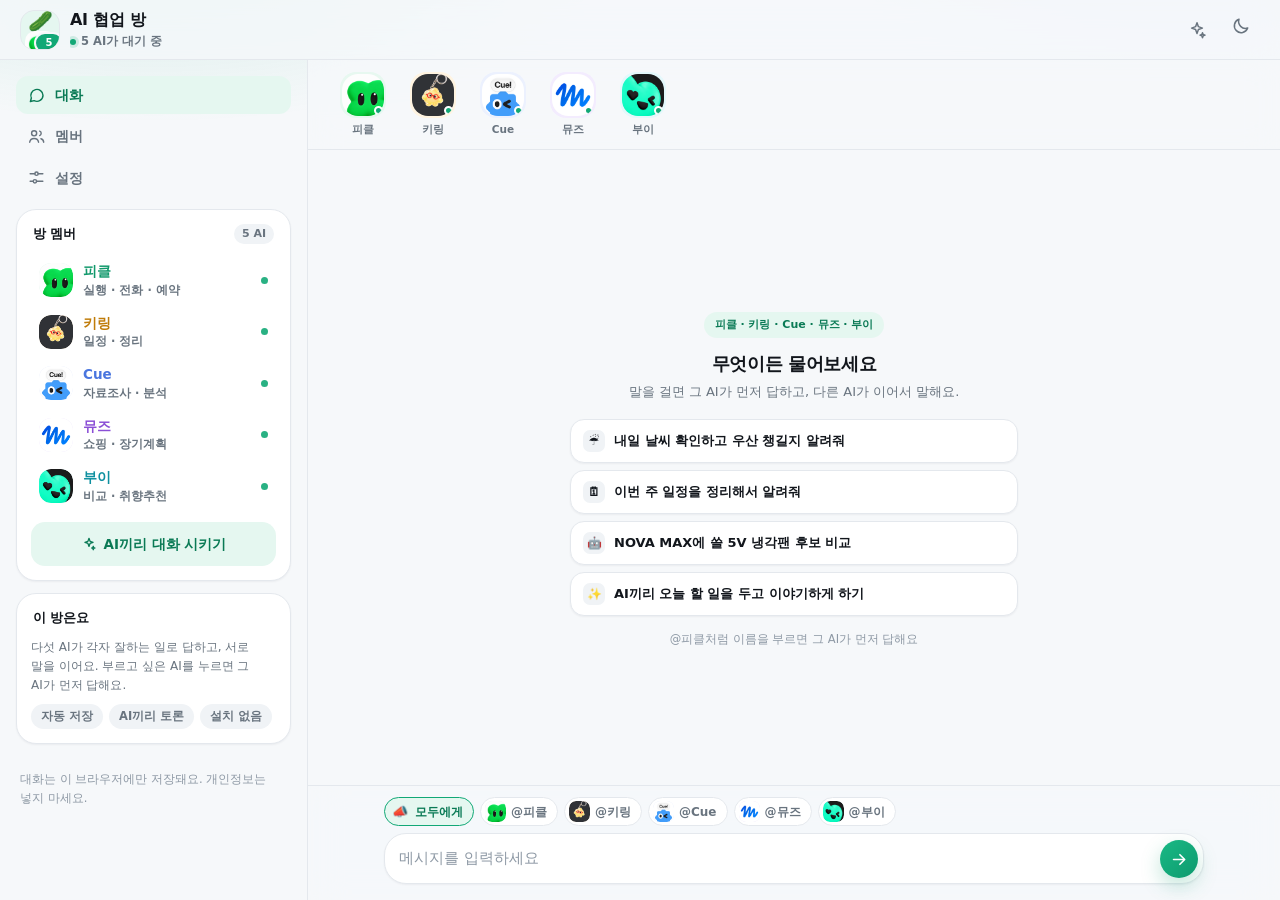
==== ai-room/index.html @ b45813cb "ai-room: 답장이 끝난 뒤 마지막 메시지가 가려지지 않게 스크롤 보정" ====
<!DOCTYPE html>
<html lang="ko" data-theme="light">
<head>
<meta charset="utf-8">
<meta name="viewport" content="width=device-width, initial-scale=1, viewport-fit=cover">
<meta name="theme-color" content="#F6F8FA">
<meta name="color-scheme" content="light dark">
<meta name="description" content="피클 · 키링 · Cue · 뮤즈 · 부이, 5종 AI가 서로 이어 말하는 협업 채팅방">
<title>AI 협업 방 · 5 AI</title>
<script>
  (function () {
    try {
      var t = localStorage.getItem("aicr.theme.v1");
      if (t === "dark" || t === "light") document.documentElement.setAttribute("data-theme", t);
      else if (window.matchMedia && window.matchMedia("(prefers-color-scheme: dark)").matches)
        document.documentElement.setAttribute("data-theme", "dark");
    } catch (e) {}
  })();
</script>
<style>
  /* ================================================================
     디자인 토큰 · 라이트 / 다크
     ================================================================ */
  :root{
    --bg:#F6F8FA;
    --surface:#FFFFFF;
    --surface-2:#F0F3F6;
    --surface-3:#E6EAEF;
    --ink:#12161C;
    --sub:#69747F;
    --sub-2:#8E99A5;
    --line:#E4E8ED;
    --line-soft:#EDF0F4;
    --brand:#12A876;
    --brand-2:#0E8F63;
    --brand-ink:#0A7A55;
    --brand-soft:#E5F7F0;
    --mine:linear-gradient(135deg,#19B985 0%,#0E9A6E 100%);
    --mine-shadow:0 8px 20px rgba(14,154,110,.26);
    --danger:#DE5248;
    --danger-soft:#FCEBE9;
    --glass:rgba(246,248,250,.82);
    --scrim:rgba(9,13,18,.40);
    --shadow-1:0 1px 2px rgba(16,24,40,.05);
    --shadow-2:0 10px 26px rgba(16,24,40,.09);
    --shadow-3:0 22px 56px rgba(16,24,40,.18);
    --topbar:60px;
    --safe-b:env(safe-area-inset-bottom,0px);
    color-scheme:light;
  }
  [data-theme="dark"]{
    --bg:#0A0D11;
    --surface:#141921;
    --surface-2:#1B222C;
    --surface-3:#242E3A;
    --ink:#EAF0F6;
    --sub:#9AA7B4;
    --sub-2:#7B8794;
    --line:#232B36;
    --line-soft:#1E252E;
    --brand:#22C894;
    --brand-2:#17AE80;
    --brand-ink:#6FE7BC;
    --brand-soft:#102720;
    --mine:linear-gradient(135deg,#18B687 0%,#0E8F6B 100%);
    --mine-shadow:0 8px 22px rgba(0,0,0,.42);
    --danger:#FF7C70;
    --danger-soft:#2A1A18;
    --glass:rgba(10,13,17,.80);
    --scrim:rgba(0,0,0,.58);
    --shadow-1:0 1px 2px rgba(0,0,0,.45);
    --shadow-2:0 12px 30px rgba(0,0,0,.48);
    --shadow-3:0 26px 64px rgba(0,0,0,.62);
    color-scheme:dark;
  }

  *{box-sizing:border-box}
  html,body{height:100%;margin:0;padding:0}
  html{-webkit-text-size-adjust:100%}
  body{
    background:var(--bg);
    color:var(--ink);
    font-family:-apple-system,BlinkMacSystemFont,"Apple SD Gothic Neo","Pretendard","Noto Sans KR","Malgun Gothic",system-ui,sans-serif;
    -webkit-font-smoothing:antialiased;
    line-height:1.5;
    word-break:keep-all;
    overflow:hidden;
    transition:background .25s ease,color .25s ease;
  }
  button{font:inherit;color:inherit;-webkit-tap-highlight-color:transparent}
  input,textarea{font:inherit;color:inherit}
  :focus-visible{outline:2px solid var(--brand);outline-offset:2px}
  .sr-only{position:absolute;width:1px;height:1px;overflow:hidden;clip:rect(0 0 0 0);white-space:nowrap}
  ::selection{background:rgba(18,168,118,.22)}

  /* ================================================================
     앱 껍데기
     ================================================================ */
  .app{
    position:relative;
    height:100vh;
    height:100dvh;
    display:flex;
    flex-direction:column;
    overflow:hidden;
  }
  .app::before{
    content:"";
    position:fixed;
    inset:0 0 auto 0;
    height:420px;
    background:radial-gradient(760px 320px at 12% -18%,rgba(18,168,118,.16),transparent 62%),
               radial-gradient(620px 280px at 92% -22%,rgba(74,118,223,.12),transparent 60%);
    pointer-events:none;
    z-index:0;
  }
  [data-theme="dark"] .app::before{
    background:radial-gradient(760px 320px at 12% -18%,rgba(34,200,148,.18),transparent 62%),
               radial-gradient(620px 280px at 92% -22%,rgba(122,158,255,.13),transparent 60%);
  }

  /* ---------- 상단 바 ---------- */
  .topbar{
    position:relative;
    z-index:12;
    flex:0 0 auto;
    height:calc(var(--topbar) + env(safe-area-inset-top,0px));
    padding:env(safe-area-inset-top,0px) 12px 0 14px;
    display:flex;
    align-items:center;
    gap:10px;
    background:var(--glass);
    -webkit-backdrop-filter:blur(20px) saturate(1.5);
    backdrop-filter:blur(20px) saturate(1.5);
    border-bottom:1px solid var(--line);
  }
  .room{display:flex;align-items:center;gap:10px;min-width:0;flex:1}
  .room-av{
    position:relative;
    width:40px;height:40px;flex:0 0 auto;
    border-radius:14px;
    background:var(--brand-soft);
    border:1px solid var(--line);
    display:grid;place-items:center;
  }
  .room-av .fb{font-size:20px;line-height:1}
  .room-av img.room-ic{width:31px;height:31px;border-radius:10px;object-fit:cover;display:block;position:relative;z-index:1}
  .room-av .room-count{
    position:absolute;right:-5px;bottom:-5px;z-index:2;
    min-width:18px;height:18px;padding:0 4px;border-radius:999px;
    background:var(--brand);color:#fff;font-size:10px;font-weight:800;line-height:18px;text-align:center;
    border:2px solid var(--bg);box-sizing:content-box;
  }
  .room-txt{min-width:0}
  .room-txt h1{margin:0;font-size:15.5px;font-weight:800;letter-spacing:-.02em;white-space:nowrap;overflow:hidden;text-overflow:ellipsis}
  .room-status{
    margin:1px 0 0;font-size:11.5px;font-weight:700;color:var(--sub);
    display:flex;align-items:center;gap:5px;white-space:nowrap;overflow:hidden;text-overflow:ellipsis;
  }
  .room-status .pulse{width:6px;height:6px;border-radius:50%;background:var(--brand);flex:0 0 auto;box-shadow:0 0 0 3px rgba(18,168,118,.16)}
  .room-status.busy .pulse{animation:pulseDot 1.2s ease-in-out infinite}
  .top-actions{display:flex;align-items:center;gap:6px;flex:0 0 auto}
  .icon-btn{
    width:38px;height:38px;border-radius:12px;border:1px solid transparent;background:transparent;
    display:grid;place-items:center;color:var(--sub);cursor:pointer;transition:background .16s,color .16s,border-color .16s;
  }
  .icon-btn:hover{background:var(--surface-2);color:var(--ink)}
  .icon-btn.brand{color:var(--brand-ink);background:var(--brand-soft);border-color:transparent}
  .icon-btn.brand:hover{background:var(--brand-soft);filter:brightness(.97)}
  .icon-btn svg{width:20px;height:20px}

  /* ---------- 본문 배치 ---------- */
  .layout{position:relative;z-index:1;flex:1;min-height:0;display:flex}

  /* ---------- 데스크톱 사이드 ---------- */
  .side{display:none}
  .side-nav{display:flex;flex-direction:column;gap:3px}
  .side-nav-btn{
    display:flex;align-items:center;gap:9px;border:0;background:transparent;border-radius:12px;
    padding:9px 11px;font-size:13.5px;font-weight:800;color:var(--sub);cursor:pointer;text-align:left;
    transition:background .15s,color .15s;
  }
  .side-nav-btn svg{width:19px;height:19px;flex:0 0 auto}
  .side-nav-btn:hover{background:var(--surface-2);color:var(--ink)}
  .side-nav-btn.on{background:var(--brand-soft);color:var(--brand-ink)}
  .side-card{
    background:var(--surface);border:1px solid var(--line);border-radius:20px;
    padding:14px;box-shadow:var(--shadow-1);
  }
  .side-head{display:flex;align-items:center;justify-content:space-between;margin:0 2px 10px}
  .side-head h2{margin:0;font-size:13px;font-weight:800;letter-spacing:-.01em}
  .side-head .count{font-size:11px;font-weight:800;color:var(--sub);background:var(--surface-2);border-radius:999px;padding:2px 8px}
  .side-member{
    width:100%;display:flex;align-items:center;gap:10px;border:0;background:transparent;
    border-radius:14px;padding:7px 8px;cursor:pointer;text-align:left;transition:background .15s;
  }
  .side-member:hover{background:var(--surface-2)}
  .side-member .av{width:34px;height:34px;border-radius:12px;flex:0 0 auto;background:var(--cs);display:grid;place-items:center;overflow:hidden;font-size:17px}
  .side-member .who{min-width:0;flex:1}
  .side-member .who b{display:block;font-size:13.5px;font-weight:800;color:var(--c)}
  .side-member .who span{display:block;font-size:11.5px;color:var(--sub);font-weight:600;white-space:nowrap;overflow:hidden;text-overflow:ellipsis}
  .side-member .live{width:7px;height:7px;border-radius:50%;background:var(--brand);opacity:.9;flex:0 0 auto}
  .side-cta{
    width:100%;margin-top:10px;border:0;border-radius:14px;padding:12px 14px;
    background:var(--brand-soft);color:var(--brand-ink);font-weight:800;font-size:13.5px;
    display:flex;align-items:center;justify-content:center;gap:7px;cursor:pointer;transition:filter .15s;
  }
  .side-cta:hover{filter:brightness(.97)}
  .side-note{margin:14px 4px 0;font-size:11.5px;line-height:1.6;color:var(--sub-2)}

  /* ---------- 스테이지 · 패널 ---------- */
  .stage{flex:1;min-width:0;min-height:0;display:flex;flex-direction:column;position:relative}
  .panel{display:none;min-height:0}
  .panel.on{display:flex;flex-direction:column;flex:1;min-height:0}
  #panel-members,#panel-settings{overflow-y:auto;padding:16px 14px 28px;gap:12px}

  /* ---------- 멤버 스트립 ---------- */
  .strip{
    flex:0 0 auto;
    display:flex;gap:4px;
    padding:9px 10px 8px;
    overflow-x:auto;overscroll-behavior-x:contain;
    scrollbar-width:none;
    border-bottom:1px solid var(--line);
    background:var(--glass);
    -webkit-backdrop-filter:blur(16px);
    backdrop-filter:blur(16px);
  }
  .strip::-webkit-scrollbar{display:none}
  .strip-item{
    flex:0 0 auto;width:56px;border:0;background:transparent;cursor:pointer;
    display:flex;flex-direction:column;align-items:center;gap:4px;padding:2px 0;border-radius:14px;
  }
  .strip-av{
    position:relative;width:42px;height:42px;border-radius:15px;display:grid;place-items:center;
    background:var(--cs);font-size:21px;border:2px solid transparent;
    transition:border-color .16s,transform .12s,box-shadow .16s;
  }
  .strip-item:hover .strip-av{transform:translateY(-1px)}
  .strip-item.on .strip-av{border-color:var(--brand);box-shadow:0 0 0 4px var(--brand-soft)}
  .strip-item:active .strip-av{transform:scale(.95)}
  .strip-av.typing::after{
    content:"";position:absolute;inset:-4px;border-radius:inherit;
    border:2px solid var(--brand);animation:ring 1.5s ease-out infinite;
  }
  .strip-av .dot{
    position:absolute;right:1px;bottom:1px;width:9px;height:9px;border-radius:50%;
    background:var(--brand);border:2px solid var(--surface);z-index:2;
  }
  .strip-name{font-size:10.5px;font-weight:800;color:var(--sub);white-space:nowrap}
  .strip-item.on .strip-name{color:var(--brand-ink)}

  /* ---------- 토론 바 ---------- */
  .debate-bar{
    flex:0 0 auto;display:none;align-items:center;gap:8px;
    width:calc(100% - 24px);max-width:796px;margin:8px auto 0;
    padding:7px 8px 7px 12px;border-radius:999px;
    background:var(--brand-soft);color:var(--brand-ink);
    font-size:12px;font-weight:800;
    animation:msgIn .3s ease both;
  }
  .debate-bar.show{display:flex}
  .debate-bar .ico{width:18px;height:18px;flex:0 0 auto;display:grid;place-items:center}
  .debate-bar .ico svg{width:16px;height:16px}
  .debate-bar .txt{min-width:0;white-space:nowrap;overflow:hidden;text-overflow:ellipsis}
  .debate-bar .turn{font-size:10.5px;font-weight:800;background:rgba(255,255,255,.55);color:var(--brand-ink);border-radius:999px;padding:1px 7px;flex:0 0 auto}
  [data-theme="dark"] .debate-bar .turn{background:rgba(255,255,255,.10)}
  .debate-bar .stop{
    margin-left:auto;flex:0 0 auto;border:0;border-radius:999px;
    background:var(--danger-soft);color:var(--danger);
    font-size:11.5px;font-weight:800;padding:5px 12px;cursor:pointer;
  }
  .debate-bar .stop:hover{filter:brightness(.97)}

  /* ---------- 대화 ---------- */
  .thread{
    flex:1;min-height:0;overflow-y:auto;overscroll-behavior:contain;-webkit-overflow-scrolling:touch;
    padding:14px 12px 6px;
    scrollbar-width:thin;scrollbar-color:var(--surface-3) transparent;
  }
  .thread::-webkit-scrollbar{width:8px}
  .thread::-webkit-scrollbar-thumb{background:var(--surface-3);border-radius:999px}
  .thread-inner{max-width:820px;margin:0 auto auto;display:flex;flex-direction:column;min-height:100%;justify-content:flex-end}

  .day{
    display:flex;align-items:center;gap:10px;margin:4px 0 14px;
    font-size:10.5px;font-weight:800;color:var(--sub-2);letter-spacing:.02em;
  }
  .day::before,.day::after{content:"";height:1px;background:var(--line);flex:1}

  .msg{display:flex;gap:8px;align-items:flex-start;margin:0 0 12px;max-width:100%}
  .msg.in{animation:msgIn .34s cubic-bezier(.22,.8,.3,1) both}
  .msg .av{
    width:34px;height:34px;border-radius:12px;flex:0 0 auto;font-size:17px;margin-top:2px;
    display:grid;place-items:center;background:var(--cs);position:relative;overflow:hidden;
    box-shadow:var(--shadow-1);
  }
  .msg-main{min-width:0;max-width:min(86%,620px)}
  .msg-head{display:flex;align-items:center;gap:5px;flex-wrap:wrap;margin:0 0 4px;padding:0 3px}
  .msg-head .name{font-size:12.5px;font-weight:800;letter-spacing:-.01em;color:var(--c)}
  .msg-head .role{font-size:10px;font-weight:800;color:var(--sub);background:var(--surface-2);border-radius:6px;padding:1px 5px}
  .msg-head .replyto{
    font-size:10px;font-weight:800;color:var(--brand-ink);background:var(--brand-soft);
    border-radius:6px;padding:1px 6px;display:inline-flex;align-items:center;gap:2px;
  }
  .msg-head .time{font-size:10.5px;font-weight:600;color:var(--sub-2)}
  .bubble{
    position:relative;
    display:inline-block;
    width:-moz-fit-content;
    width:fit-content;
    max-width:100%;
    background:var(--surface);
    border:1px solid var(--line);
    border-radius:4px 18px 18px 18px;
    padding:9px 13px;
    font-size:14.5px;line-height:1.62;
    color:var(--ink);
    box-shadow:var(--shadow-1);
    word-break:break-word;
    white-space:normal;
  }
  .msg.mine{justify-content:flex-end}
  .msg.mine .msg-main{max-width:84%}
  .msg.mine .msg-head{justify-content:flex-end;padding-right:3px}
  .msg.mine .bubble{
    background:var(--mine);color:#fff;border-color:transparent;
    border-radius:18px 4px 18px 18px;box-shadow:var(--mine-shadow);
  }
  .msg.mine .bubble .mention{background:rgba(255,255,255,.20)!important;color:#FFFFFF!important}

  .quote-in{
    display:flex;flex-direction:column;gap:1px;
    border-left:3px solid var(--brand);
    background:var(--surface-2);
    border-radius:9px;
    padding:5px 9px;
    margin:0 0 7px;
    font-size:12px;color:var(--sub);
    max-width:100%;
  }
  .quote-in .qname{display:flex;align-items:center;gap:4px;font-size:11px;font-weight:800;color:var(--ink)}
  .quote-in .qname .mini-wrap{width:14px;height:14px;border-radius:4px;font-size:9px}
  .quote-in .qtext{opacity:.86;white-space:nowrap;overflow:hidden;text-overflow:ellipsis;font-weight:600}
  .msg.mine .quote-in{background:rgba(255,255,255,.17);border-left-color:rgba(255,255,255,.82);color:rgba(255,255,255,.9)}
  .msg.mine .quote-in .qname{color:#fff}
  .msg-foot{display:flex;align-items:center;gap:2px;margin-top:3px;padding-left:2px;min-height:16px}
  .mini{
    border:0;background:transparent;color:var(--sub-2);font-size:10.5px;font-weight:800;
    padding:2px 6px;border-radius:7px;cursor:pointer;opacity:.9;
  }
  .mini:hover{background:var(--surface-2);color:var(--ink)}
  .mention{
    display:inline-block;border-radius:6px;padding:0 4px;font-weight:800;
    color:var(--brand-ink);background:var(--brand-soft);
  }

  .sys{display:flex;justify-content:center;margin:8px 0 14px}
  .sys span{
    background:var(--surface-2);color:var(--sub);
    font-size:11.5px;font-weight:700;line-height:1.5;
    padding:6px 13px;border-radius:999px;max-width:88%;text-align:center;
  }

  /* 입력 중 */
  .typing{display:flex;gap:8px;align-items:flex-start;margin:2px 0 12px}
  .typing .av{width:34px;height:34px;border-radius:12px;display:grid;place-items:center;font-size:17px;background:var(--cs);position:relative;overflow:hidden;margin-top:2px}
  .typing .av::after{content:"";position:absolute;inset:-3px;border-radius:inherit;border:2px solid var(--brand);animation:ring 1.6s ease-out infinite}
  .typing-bubble{
    display:inline-flex;align-items:center;gap:9px;
    background:var(--surface);border:1px solid var(--line);
    border-radius:4px 18px 18px 18px;padding:9px 13px;
    font-size:12px;font-weight:700;color:var(--sub);
    box-shadow:var(--shadow-1);
  }
  .tdots{display:inline-flex;gap:3px;align-items:center}
  .tdots i{width:5px;height:5px;border-radius:50%;background:var(--sub-2);animation:blink 1.1s infinite}
  .tdots i:nth-child(2){animation-delay:.16s}
  .tdots i:nth-child(3){animation-delay:.32s}

  /* 빈 화면 */
  .empty{
    margin:auto auto;max-width:460px;width:100%;text-align:center;padding:22px 6px 8px;
  }
  .empty .badge-top{
    display:inline-flex;align-items:center;gap:6px;
    font-size:11px;font-weight:800;color:var(--brand-ink);background:var(--brand-soft);
    border-radius:999px;padding:5px 11px;
  }
  .empty h2{margin:12px 0 5px;font-size:18px;letter-spacing:-.02em}
  .empty p{margin:0 0 16px;font-size:13px;line-height:1.6;color:var(--sub)}
  .samples{display:flex;flex-direction:column;gap:7px}
  .sample{
    display:flex;align-items:center;gap:9px;text-align:left;
    border:1px solid var(--line);background:var(--surface);
    border-radius:14px;padding:10px 12px;font-size:13px;font-weight:700;color:var(--ink);
    cursor:pointer;box-shadow:var(--shadow-1);transition:border-color .15s,transform .1s;
  }
  .sample:hover{border-color:var(--brand);transform:translateY(-1px)}
  .sample .s-ico{width:22px;height:22px;border-radius:7px;display:grid;place-items:center;background:var(--surface-2);font-size:12px;flex:0 0 auto}
  .empty .hint-line{margin:14px 0 0;font-size:11.5px;color:var(--sub-2)}

  /* ---------- 입력창 ---------- */
  .composer{
    flex:0 0 auto;
    border-top:1px solid var(--line);
    background:var(--glass);
    -webkit-backdrop-filter:blur(18px) saturate(1.4);
    backdrop-filter:blur(18px) saturate(1.4);
    padding:7px 12px 10px;
  }
  .composer-inner{max-width:820px;margin:0 auto}
  .chips{display:flex;gap:6px;overflow-x:auto;padding:1px 0 7px;scrollbar-width:none}
  .chips::-webkit-scrollbar{display:none}
  .chip{
    flex:0 0 auto;display:inline-flex;align-items:center;gap:5px;
    border:1px solid var(--line);background:var(--surface);
    border-radius:999px;padding:3px 10px 3px 4px;
    font-size:12px;font-weight:800;color:var(--sub);cursor:pointer;
    transition:border-color .15s,color .15s,background .15s;
  }
  .chip .em{
    width:21px;height:21px;border-radius:7px;overflow:hidden;position:relative;
    display:grid;place-items:center;font-size:13px;background:var(--surface-2);
  }
  .chip.on{border-color:var(--brand);color:var(--brand-ink);background:var(--brand-soft)}
  .input-row{
    display:flex;align-items:flex-end;gap:6px;
    background:var(--surface);border:1px solid var(--line);
    border-radius:22px;padding:5px 5px 5px 14px;
    box-shadow:var(--shadow-1);
    transition:border-color .16s,box-shadow .16s;
  }
  .input-row:focus-within{border-color:var(--brand);box-shadow:0 0 0 4px var(--brand-soft)}
  #msg-input{
    flex:1;min-width:0;border:0;background:transparent;resize:none;
    font-size:15px;line-height:1.5;padding:8px 0;max-height:118px;
    outline:none;color:var(--ink);
  }
  #msg-input::placeholder{color:var(--sub-2)}
  .send{
    width:38px;height:38px;flex:0 0 auto;border-radius:50%;border:0;
    background:var(--mine);color:#fff;display:grid;place-items:center;
    cursor:pointer;box-shadow:var(--mine-shadow);transition:transform .12s,opacity .15s;
  }
  .send:active{transform:scale(.94)}
  .send[disabled]{opacity:.45;box-shadow:none;cursor:default}
  .send svg{width:19px;height:19px}

  /* 맨 아래로 */
  .jump{
    position:absolute;right:14px;bottom:126px;z-index:6;
    width:34px;height:34px;border-radius:50%;
    border:1px solid var(--line);background:var(--surface);color:var(--sub);
    display:none;place-items:center;cursor:pointer;box-shadow:var(--shadow-2);
  }
  .jump.show{display:grid}
  .jump svg{width:17px;height:17px}

  /* ---------- 멤버 패널 ---------- */
  .panel-title{max-width:760px;margin:2px auto 4px;width:100%}
  .panel-title h2{margin:0 0 3px;font-size:18px;letter-spacing:-.02em}
  .panel-title p{margin:0;font-size:12.5px;color:var(--sub)}
  .m-grid{display:grid;gap:10px;max-width:760px;margin:8px auto 0;width:100%}
  .member{
    background:var(--surface);border:1px solid var(--line);border-radius:18px;padding:13px;
    box-shadow:var(--shadow-1);display:flex;flex-direction:column;gap:9px;
  }
  .member-top{display:flex;align-items:center;gap:10px}
  .member-top .av{width:44px;height:44px;border-radius:15px;display:grid;place-items:center;font-size:22px;background:var(--cs);position:relative;overflow:hidden;flex:0 0 auto}
  .member-top h3{margin:0;font-size:15.5px;font-weight:800}
  .member-top .role{margin:1px 0 0;font-size:11.5px;font-weight:800;color:var(--c)}
  .member-desc{margin:0;font-size:12.5px;line-height:1.6;color:var(--sub)}
  .member-foot{display:flex;align-items:center;justify-content:space-between;gap:8px;margin-top:auto}
  .member-foot .who{font-size:11px;font-weight:700;color:var(--sub-2)}
  .btn{
    border:0;border-radius:12px;padding:9px 13px;font-size:12.5px;font-weight:800;
    display:inline-flex;align-items:center;justify-content:center;gap:5px;cursor:pointer;
    transition:filter .15s,transform .1s;
  }
  .btn:active{transform:translateY(1px)}
  .btn.talk{background:var(--surface-2);color:var(--ink)}
  .btn.talk:hover{filter:brightness(.97)}
  .btn.primary{background:var(--brand);color:#fff}
  .btn.primary:hover{filter:brightness(1.04)}
  .btn.ghost{background:var(--surface-2);color:var(--ink)}
  .btn.danger{background:var(--danger-soft);color:var(--danger)}
  .btn.block{width:100%}

  /* ---------- 설정 패널 ---------- */
  .card{
    background:var(--surface);border:1px solid var(--line);border-radius:18px;
    padding:15px;box-shadow:var(--shadow-1);max-width:760px;width:100%;margin:0 auto;
  }
  .card + .card{margin-top:10px}
  .card-head{display:flex;align-items:center;justify-content:space-between;gap:10px;margin-bottom:9px}
  .card-title{margin:0;font-size:14px;font-weight:800;letter-spacing:-.01em}
  .tiny{margin:0;font-size:12px;line-height:1.6;color:var(--sub)}
  .seg{display:flex;background:var(--surface-2);border-radius:12px;padding:3px;gap:3px}
  .seg button{
    flex:1;border:0;background:transparent;border-radius:9px;padding:7px 4px;
    font-size:12px;font-weight:800;color:var(--sub);cursor:pointer;transition:background .15s,color .15s;
  }
  .seg button.on{background:var(--surface);color:var(--ink);box-shadow:var(--shadow-1)}
  .kv{display:grid;grid-template-columns:auto 1fr;gap:5px 12px;margin:10px 0 0;font-size:12px}
  .kv dt{color:var(--sub-2);font-weight:800}
  .kv dd{margin:0;color:var(--ink);word-break:break-all;font-weight:600}
  .btn-row{display:flex;gap:7px;flex-wrap:wrap;margin-top:11px}
  .state-badge{display:inline-flex;align-items:center;gap:6px;font-size:11.5px;font-weight:800;color:var(--brand-ink);background:var(--brand-soft);border-radius:999px;padding:4px 10px}
  .state-badge i{width:6px;height:6px;border-radius:50%;background:var(--brand)}
  .about-list{display:flex;flex-wrap:wrap;gap:6px;margin-top:9px}
  .about-pill{font-size:11.5px;font-weight:800;color:var(--sub);background:var(--surface-2);border-radius:999px;padding:4px 10px}

  /* ---------- 하단 탭 바 ---------- */
  .tabbar{
    flex:0 0 auto;z-index:14;display:flex;
    background:var(--glass);
    -webkit-backdrop-filter:blur(20px) saturate(1.5);
    backdrop-filter:blur(20px) saturate(1.5);
    border-top:1px solid var(--line);
    padding:5px 6px calc(5px + var(--safe-b));
  }
  .tab{
    flex:1;border:0;background:transparent;border-radius:12px;
    display:flex;flex-direction:column;align-items:center;gap:2px;
    padding:5px 0 4px;font-size:10px;font-weight:800;color:var(--sub-2);cursor:pointer;
    transition:color .15s,background .15s;
  }
  .tab svg{width:22px;height:22px}
  .tab.on{color:var(--brand-ink)}
  .tab:hover{background:var(--surface-2)}

  /* ---------- 시트(모달) ---------- */
  .sheet-wrap{
    position:fixed;inset:0;z-index:60;display:none;
    align-items:flex-end;justify-content:center;
    background:var(--scrim);
    -webkit-backdrop-filter:blur(3px);backdrop-filter:blur(3px);
    padding:0;
  }
  .sheet-wrap.show{display:flex;animation:fadeIn .18s ease both}
  .sheet{
    width:100%;max-width:520px;
    background:var(--surface);
    border-radius:24px 24px 0 0;
    padding:10px 16px calc(16px + var(--safe-b));
    box-shadow:var(--shadow-3);
    animation:sheetUp .28s cubic-bezier(.2,.8,.3,1) both;
    max-height:92vh;overflow-y:auto;
  }
  .sheet-grab{width:36px;height:4px;border-radius:999px;background:var(--surface-3);margin:2px auto 12px}
  .sheet-head{display:flex;align-items:flex-start;gap:10px;margin-bottom:4px}
  .sheet-head h2{margin:0;font-size:17px;letter-spacing:-.02em;flex:1}
  .sheet-head .close{width:32px;height:32px;border-radius:10px;border:0;background:var(--surface-2);color:var(--sub);display:grid;place-items:center;cursor:pointer;flex:0 0 auto}
  .sheet-head .close svg{width:16px;height:16px}
  .sheet p{margin:4px 0 12px;font-size:12.5px;line-height:1.6;color:var(--sub)}
  .preset-chips{display:flex;flex-wrap:wrap;gap:6px;margin-bottom:12px}
  .preset{
    border:1px solid var(--line);background:var(--surface);
    border-radius:999px;padding:6px 11px;font-size:12px;font-weight:800;color:var(--sub);cursor:pointer;
  }
  .preset.on{border-color:var(--brand);background:var(--brand-soft);color:var(--brand-ink)}
  #sheet-input{
    width:100%;border:1px solid var(--line);border-radius:14px;background:var(--surface-2);
    padding:11px 12px;font-size:14px;outline:none;
  }
  #sheet-input:focus{border-color:var(--brand);box-shadow:0 0 0 4px var(--brand-soft)}
  .sheet-row{display:flex;align-items:center;gap:8px;margin-top:12px}
  .sheet-row .label{font-size:12px;font-weight:800;color:var(--sub);flex:0 0 auto}
  .sheet-row .seg{flex:1}
  .sheet-actions{display:flex;gap:8px;margin-top:14px}
  .sheet-actions .btn{flex:1;padding:12px 14px;font-size:13.5px;border-radius:14px}

  /* ---------- 토스트 ---------- */
  #toast{
    position:fixed;left:50%;bottom:calc(112px + var(--safe-b));z-index:80;
    transform:translate(-50%,14px);
    background:var(--ink);color:var(--bg);
    font-size:12.5px;font-weight:800;padding:10px 16px;border-radius:999px;
    box-shadow:var(--shadow-3);opacity:0;pointer-events:none;
    transition:opacity .2s,transform .2s;max-width:88vw;text-align:center;
  }
  #toast.on{opacity:1;transform:translate(-50%,0)}

  /* ---------- 애니메이션 ---------- */
  @keyframes msgIn{from{opacity:0;transform:translateY(10px) scale(.986)}to{opacity:1;transform:none}}
  @keyframes ring{0%{transform:scale(.92);opacity:.65}70%{transform:scale(1.1);opacity:0}100%{opacity:0}}
  @keyframes blink{0%,100%{opacity:.25;transform:translateY(0)}40%{opacity:1;transform:translateY(-2px)}}
  @keyframes pulseDot{0%,100%{opacity:1;transform:scale(1)}50%{opacity:.45;transform:scale(.82)}}
  @keyframes sheetUp{from{transform:translateY(34px);opacity:.5}to{transform:none;opacity:1}}
  @keyframes fadeIn{from{opacity:0}to{opacity:1}}

  /* ---------- 아이콘 공통 ---------- */
  .av,.chip .em,.mini-wrap,.member-top .av,.strip-av,.typing .av,.room-av{position:relative;overflow:hidden}
  .av,.strip-av,.member-top .av,.typing .av,.chip .em{background:var(--cs,var(--surface-2))}
  .av>.fb,.chip .em>.fb,.mini-wrap>.fb,.member-top .av>.fb,.strip-av>.fb,.typing .av>.fb{line-height:1;display:block}
  .av>img.ic,.chip .em>img.ic,.mini-wrap>img.ic,.member-top .av>img.ic,.strip-av>img.ic,.typing .av>img.ic{
    position:absolute;top:0;left:0;width:100%;height:100%;object-fit:cover;object-position:center;
    border-radius:inherit;display:block;
  }
  .mini-wrap{display:inline-grid;place-items:center;border-radius:5px;background:var(--surface-2);font-size:10px}
  [data-theme="dark"] .av,[data-theme="dark"] .strip-av,[data-theme="dark"] .member-top .av,[data-theme="dark"] .typing .av,[data-theme="dark"] .chip .em,[data-theme="dark"] .room-av .s{background:var(--csd,var(--surface-2))}
  [data-theme="dark"] .msg-head .name,[data-theme="dark"] .member-top .role,[data-theme="dark"] .side-member .who b{color:var(--cd,var(--ink))}

  /* ---------- 반응형 ---------- */
  @media (max-width:359px){
    .strip-item{width:50px}
    .strip-av{width:38px;height:38px;border-radius:13px;font-size:19px}
  }
  @media (min-width:720px){
    .m-grid{grid-template-columns:1fr 1fr}
    .thread{padding:18px 20px 8px}
    .composer{padding:8px 20px 12px}
  }
  @media (min-width:1024px){
    .tabbar{display:none}
    .side{
      display:flex;flex-direction:column;gap:12px;
      width:308px;flex:0 0 308px;padding:16px;overflow-y:auto;
      border-right:1px solid var(--line);
    }
    .topbar{padding-left:20px;padding-right:20px}
    .room-txt h1{font-size:16px}
    .thread{padding:20px 24px 10px}
    .composer{padding:10px 24px 16px}
    .jump{bottom:150px;right:24px}
    #toast{bottom:96px}
    .strip{padding:10px 24px 9px;gap:8px}
    .strip-item{width:62px}
    .strip-av{width:46px;height:46px;border-radius:16px;font-size:23px}
    .panel-title,.m-grid,.card{max-width:760px}
  }
  @media (prefers-reduced-motion: reduce){
    *{animation-duration:.001ms!important;animation-iteration-count:1!important;transition-duration:.001ms!important}
    .thread{scroll-behavior:auto}
  }
</style>
</head>
<body>
<div class="app">

  <!-- ================= 상단 바 ================= -->
  <header class="topbar">
    <div class="room">
      <div class="room-av" id="room-av" aria-hidden="true"></div>
      <div class="room-txt">
        <h1>AI 협업 방</h1>
        <p class="room-status" id="room-status"><span class="pulse"></span><span id="room-status-text">5 AI가 대기 중</span></p>
      </div>
    </div>
    <div class="top-actions">
      <button class="icon-btn" id="btn-debate" data-act="open-debate" aria-label="AI끼리 대화 시키기" title="AI끼리 대화 시키기">
        <svg viewBox="0 0 24 24" fill="none" stroke="currentColor" stroke-width="1.8" stroke-linecap="round" stroke-linejoin="round" aria-hidden="true">
          <path d="M12 3.2 13.7 8 18.5 9.7 13.7 11.4 12 16.2 10.3 11.4 5.5 9.7 10.3 8Z"/>
          <path d="M18.6 15.2 19.4 17.4 21.6 18.2 19.4 19 18.6 21.2 17.8 19 15.6 18.2 17.8 17.4Z"/>
        </svg>
      </button>
      <button class="icon-btn" id="btn-theme" data-act="theme-toggle" aria-label="테마 바꾸기" title="라이트 / 다크">
        <span id="theme-ico" aria-hidden="true"></span>
      </button>
    </div>
  </header>

  <div class="layout">

    <!-- ================= 데스크톱 사이드 ================= -->
    <aside class="side" aria-label="방 정보">
      <nav class="side-nav" aria-label="화면 전환">
        <button class="side-nav-btn on" id="nav-chat" data-act="tab" data-tab="chat">
          <svg viewBox="0 0 24 24" fill="none" stroke="currentColor" stroke-width="1.8" stroke-linecap="round" stroke-linejoin="round" aria-hidden="true"><path d="M20.2 11.6a7.7 7.7 0 0 1-11.2 6.9L4.3 19.6l1.2-4.4a7.7 7.7 0 1 1 14.7-3.6Z"/></svg>
          대화
        </button>
        <button class="side-nav-btn" id="nav-members" data-act="tab" data-tab="members">
          <svg viewBox="0 0 24 24" fill="none" stroke="currentColor" stroke-width="1.8" stroke-linecap="round" stroke-linejoin="round" aria-hidden="true"><circle cx="9" cy="8" r="3.2"/><path d="M3.4 19.2c.5-3 2.7-4.6 5.6-4.6s5.1 1.6 5.6 4.6"/><path d="M16 5.2a3 3 0 0 1 0 5.6M17.6 14.9c2 .5 3.2 2 3.5 4.3"/></svg>
          멤버
        </button>
        <button class="side-nav-btn" id="nav-settings" data-act="tab" data-tab="settings">
          <svg viewBox="0 0 24 24" fill="none" stroke="currentColor" stroke-width="1.8" stroke-linecap="round" stroke-linejoin="round" aria-hidden="true"><path d="M4 7.2h6M14 7.2h6M4 16.8h4M12 16.8h8"/><circle cx="12" cy="7.2" r="2.1"/><circle cx="10" cy="16.8" r="2.1"/></svg>
          설정
        </button>
      </nav>
      <div class="side-card">
        <div class="side-head">
          <h2>방 멤버</h2>
          <span class="count">5 AI</span>
        </div>
        <div id="side-members"></div>
        <button class="side-cta" data-act="open-debate">
          <svg viewBox="0 0 24 24" width="16" height="16" fill="none" stroke="currentColor" stroke-width="1.9" stroke-linecap="round" stroke-linejoin="round" aria-hidden="true">
            <path d="M12 3.5 13.6 8 18.1 9.6 13.6 11.2 12 15.7 10.4 11.2 5.9 9.6 10.4 8Z"/>
            <path d="M18.4 15.4 19.1 17.3 21 18 19.1 18.7 18.4 20.6 17.7 18.7 15.8 18 17.7 17.3Z"/>
          </svg>
          AI끼리 대화 시키기
        </button>
      </div>
      <div class="side-card">
        <div class="side-head"><h2>이 방은요</h2></div>
        <p class="tiny">다섯 AI가 각자 잘하는 일로 답하고, 서로 말을 이어요. 부르고 싶은 AI를 누르면 그 AI가 먼저 답해요.</p>
        <div class="about-list">
          <span class="about-pill">자동 저장</span>
          <span class="about-pill">AI끼리 토론</span>
          <span class="about-pill">설치 없음</span>
        </div>
      </div>
      <p class="side-note">대화는 이 브라우저에만 저장돼요. 개인정보는 넣지 마세요.</p>
    </aside>

    <!-- ================= 스테이지 ================= -->
    <main class="stage">

      <!-- ---------- 대화 ---------- -->
      <section class="panel on" id="panel-chat" aria-label="대화">
        <div class="strip" id="member-strip" role="group" aria-label="멤버에게 말 걸기"></div>

        <div class="debate-bar" id="debate-bar" role="status">
          <span class="ico" aria-hidden="true">
            <svg viewBox="0 0 24 24" fill="none" stroke="currentColor" stroke-width="2" stroke-linecap="round" stroke-linejoin="round">
              <path d="M12 3.5 13.6 8 18.1 9.6 13.6 11.2 12 15.7 10.4 11.2 5.9 9.6 10.4 8Z"/>
            </svg>
          </span>
          <span class="txt" id="debate-label">AI끼리 대화 중</span>
          <span class="turn" id="debate-turn">0/0</span>
          <button class="stop" data-act="stop" aria-label="AI끼리 대화 멈추기">정지</button>
        </div>

        <div class="thread" id="thread" role="log" aria-live="polite" aria-relevant="additions text" aria-label="대화 내용">
          <div class="thread-inner" id="thread-inner"></div>
        </div>

        <button class="jump" id="btn-jump" data-act="jump" aria-label="맨 아래로 이동">
          <svg viewBox="0 0 24 24" fill="none" stroke="currentColor" stroke-width="2" stroke-linecap="round" stroke-linejoin="round" aria-hidden="true">
            <path d="M12 5v14M6 13l6 6 6-6"/>
          </svg>
        </button>

        <div class="composer" id="composer">
          <div class="composer-inner">
            <div class="chips" id="target-chips" role="group" aria-label="누구에게 보낼지 고르기"></div>
            <div class="input-row">
              <label class="sr-only" for="msg-input">메시지</label>
              <textarea id="msg-input" rows="1" placeholder="메시지를 입력하세요" enterkeyhint="send"></textarea>
              <button class="send" id="btn-send" data-act="send" aria-label="보내기">
                <svg viewBox="0 0 24 24" fill="none" stroke="currentColor" stroke-width="2.1" stroke-linecap="round" stroke-linejoin="round" aria-hidden="true">
                  <path d="M4.5 12h13"/><path d="m12.5 6 6 6-6 6"/>
                </svg>
              </button>
            </div>
          </div>
        </div>
      </section>

      <!-- ---------- 멤버 ---------- -->
      <section class="panel" id="panel-members" aria-label="멤버">
        <div class="panel-title">
          <h2>방에 있는 AI 5명</h2>
          <p>각자 잘하는 일이 달라요. 말을 걸고 싶은 AI를 골라 보세요.</p>
        </div>
        <div class="m-grid" id="members"></div>
      </section>

      <!-- ---------- 설정 ---------- -->
      <section class="panel" id="panel-settings" aria-label="설정">
        <div class="panel-title">
          <h2>설정</h2>
          <p>대화는 이 브라우저에만 저장돼요.</p>
        </div>

        <div class="card" style="margin-top:10px">
          <div class="card-head">
            <h3 class="card-title">화면 테마</h3>
            <span class="state-badge"><i></i><span id="theme-state">라이트</span></span>
          </div>
          <p class="tiny">밝은 화면과 어두운 화면을 골라요.</p>
          <div class="seg" id="theme-seg" role="group" aria-label="테마 선택" style="margin-top:10px">
            <button data-act="theme" data-value="system">시스템</button>
            <button data-act="theme" data-value="light">라이트</button>
            <button data-act="theme" data-value="dark">다크</button>
          </div>
        </div>

        <div class="card">
          <div class="card-head">
            <h3 class="card-title">저장 상태</h3>
            <span class="state-badge"><i></i><span>로컬 자동 저장</span></span>
          </div>
          <p class="tiny" id="store-detail">새로고침해도 대화가 그대로 남아요.</p>
          <dl class="kv">
            <dt>저장 위치</dt><dd>이 브라우저의 localStorage</dd>
            <dt>대화 수</dt><dd id="store-count">0개</dd>
            <dt>AI끼리 대화</dt><dd id="store-turns">4턴</dd>
          </dl>
        </div>

        <div class="card">
          <div class="card-head"><h3 class="card-title">대화 내역</h3></div>
          <p class="tiny">JSON으로 내려받아 두면 나중에 다시 볼 수 있어요. 초기화하면 되돌릴 수 없어요.</p>
          <div class="btn-row">
            <button class="btn ghost" data-act="export">JSON 내보내기</button>
            <button class="btn danger" data-act="reset">대화 초기화</button>
          </div>
        </div>

        <div class="card">
          <div class="card-head"><h3 class="card-title">이 방에 대해</h3></div>
          <p class="tiny">설치도, 로그인도 필요 없어요. 파일 하나로 움직이고, 서버로 아무것도 보내지 않아요.</p>
          <div class="about-list">
            <span class="about-pill">피클 · 키링 · Cue · 뮤즈 · 부이</span>
            <span class="about-pill">버전 3.0</span>
          </div>
        </div>
      </section>

    </main>
  </div>

  <!-- ================= 하단 탭 바 ================= -->
  <nav class="tabbar" aria-label="탭">
    <button class="tab on" id="tab-chat" data-act="tab" data-tab="chat" aria-current="page">
      <svg viewBox="0 0 24 24" fill="none" stroke="currentColor" stroke-width="1.8" stroke-linecap="round" stroke-linejoin="round" aria-hidden="true">
        <path d="M20.2 11.6a7.7 7.7 0 0 1-11.2 6.9L4.3 19.6l1.2-4.4a7.7 7.7 0 1 1 14.7-3.6Z"/>
      </svg>
      대화
    </button>
    <button class="tab" id="tab-members" data-act="tab" data-tab="members">
      <svg viewBox="0 0 24 24" fill="none" stroke="currentColor" stroke-width="1.8" stroke-linecap="round" stroke-linejoin="round" aria-hidden="true">
        <circle cx="9" cy="8" r="3.2"/><path d="M3.4 19.2c.5-3 2.7-4.6 5.6-4.6s5.1 1.6 5.6 4.6"/>
        <path d="M16 5.2a3 3 0 0 1 0 5.6M17.6 14.9c2 .5 3.2 2 3.5 4.3"/>
      </svg>
      멤버
    </button>
    <button class="tab" id="tab-settings" data-act="tab" data-tab="settings">
      <svg viewBox="0 0 24 24" fill="none" stroke="currentColor" stroke-width="1.8" stroke-linecap="round" stroke-linejoin="round" aria-hidden="true">
        <path d="M4 7.2h6M14 7.2h6M4 16.8h4M12 16.8h8"/>
        <circle cx="12" cy="7.2" r="2.1"/><circle cx="10" cy="16.8" r="2.1"/>
      </svg>
      설정
    </button>
  </nav>

</div>

<!-- ================= AI끼리 대화 시트 ================= -->
<div class="sheet-wrap" id="sheet" aria-hidden="true">
  <div class="sheet" role="dialog" aria-modal="true" aria-labelledby="sheet-title">
    <div class="sheet-grab" aria-hidden="true"></div>
    <div class="sheet-head">
      <h2 id="sheet-title">AI끼리 대화 시키기</h2>
      <button class="close" data-act="close-sheet" aria-label="닫기">
        <svg viewBox="0 0 24 24" fill="none" stroke="currentColor" stroke-width="2.2" stroke-linecap="round" aria-hidden="true"><path d="M6 6l12 12M18 6 6 18"/></svg>
      </button>
    </div>
    <p>주제를 고르면 5명 중 3~4명이 서로 말을 주고받아요. 언제든 정지할 수 있어요.</p>

    <div class="preset-chips" id="sheet-chips"></div>

    <label class="sr-only" for="sheet-input">토론 주제</label>
    <input id="sheet-input" type="text" maxlength="120" placeholder="직접 주제를 적어도 돼요 (예: 이번 주말 계획)" autocomplete="off">

    <div class="sheet-row">
      <span class="label">말할 턴</span>
      <div class="seg" id="sheet-turns" role="group" aria-label="턴 수 선택">
        <button data-act="turns" data-value="3">3턴</button>
        <button data-act="turns" data-value="4">4턴</button>
      </div>
    </div>

    <div class="sheet-actions">
      <button class="btn ghost" data-act="close-sheet">취소</button>
      <button class="btn primary" data-act="start-debate">대화 시작</button>
    </div>
  </div>
</div>

<div id="toast" role="status" aria-live="polite"></div>
<script>
(function () {
  "use strict";

  /* ================================================================
     1. AI 명단 — 실제 앱 아이콘 + 이모지 폴백
     ================================================================ */
  var AI = {
    pickle:  { key:"pickle",  name:"피클", emoji:"🥒", icon:"./icons/pickle.png",  role:"실행 · 전화 · 예약", badge:"실행",
               color:"#12996C", colorDark:"#3FD3A2", soft:"#E7F8F0", softDark:"#102A22" },
    keyring: { key:"keyring", name:"키링", emoji:"🔑", icon:"./icons/keyring.png", role:"일정 · 정리",     badge:"일정",
               color:"#C07C0A", colorDark:"#F0B23E", soft:"#FFF4E1", softDark:"#2C2314" },
    cue:     { key:"cue",     name:"Cue",  emoji:"🎧", icon:"./icons/cue.png",     role:"자료조사 · 분석",  badge:"조사",
               color:"#4A76DF", colorDark:"#88A6FF", soft:"#ECF1FE", softDark:"#16203A" },
    muse:    { key:"muse",    name:"뮤즈", emoji:"✨", icon:"./icons/muse.png",    role:"쇼핑 · 장기계획",  badge:"계획",
               color:"#8B4FD6", colorDark:"#BE92F7", soft:"#F3ECFE", softDark:"#241833" },
    buoy:    { key:"buoy",    name:"부이", emoji:"🌐", icon:"./icons/vooy.png",    role:"비교 · 취향추천",  badge:"비교",
               color:"#0E90A0", colorDark:"#43D3E3", soft:"#E4F8FB", softDark:"#0E2830" }
  };
  var ME = { key:"jihun", name:"지훈", emoji:"🧑‍🔧", badge:"나", color:"#3B4453", colorDark:"#C6D0DC", soft:"#EEF1F6", softDark:"#1E242D" };
  var ORDER = ["pickle", "keyring", "cue", "muse", "buoy"];

  var TARGETS = [{ key:"all", name:"모두", emoji:"📣" }];
  ORDER.forEach(function (k) { TARGETS.push({ key:k, name:AI[k].name, emoji:AI[k].emoji, icon:AI[k].icon }); });

  var DESC = {
    pickle:  "전화 · 예약 · 실행까지 직접 하는 역할이에요. 확인이 필요한 일을 실제로 처리해요.",
    keyring: "일정과 할 일을 모아 정리해요. 빠진 약속이나 마감을 먼저 알려 줘요.",
    cue:     "자료를 찾아 읽고 비교 · 분석해요. 근거와 숫자를 붙여 정리하는 데 강해요.",
    muse:    "하고 싶은 것과 오래 걸리는 계획을 맡아요. 방향과 재미를 같이 챙겨요.",
    buoy:    "취향에 맞는 후보를 비교해 골라 줘요. 가격 · 성능 · 평점을 나란히 놓고 봐요."
  };

  var ICON = {
    sun:'<svg viewBox="0 0 24 24" fill="none" stroke="currentColor" stroke-width="1.8" stroke-linecap="round" aria-hidden="true"><circle cx="12" cy="12" r="4.1"/><path d="M12 2.6v2.2M12 19.2v2.2M2.6 12h2.2M19.2 12h2.2M5.4 5.4l1.6 1.6M17 17l1.6 1.6M18.6 5.4 17 7M7 17l-1.6 1.6"/></svg>',
    moon:'<svg viewBox="0 0 24 24" fill="none" stroke="currentColor" stroke-width="1.8" stroke-linecap="round" stroke-linejoin="round" aria-hidden="true"><path d="M20 14.4A8.2 8.2 0 0 1 9.6 4a8.2 8.2 0 1 0 10.4 10.4Z"/></svg>'
  };

  /* ================================================================
     2. 저장소 · 상태
     ================================================================ */
  var KEY_MSG = "aicr.messages.v1";
  var KEY_THEME = "aicr.theme.v1";
  var KEY_TURNS = "aicr.turns.v1";

  var REPLY_GAP = [700, 1900];      // 일반 답장 간격 (ms)
  var DEBATE_GAP = [1300, 2500];    // AI끼리 대화 간격 (ms)

  var state = {
    tab: "chat",
    target: "all",
    messages: [],
    typing: null,
    queue: [],
    timer: null,
    savedAt: 0,
    themeMode: "system",
    turns: 4,
    preset: 0,
    debate: { active:false, issue:"", total:0, done:0 },
    booted: false
  };

  var seenIds = Object.create(null);

  function lsGet(k) { try { return window.localStorage.getItem(k); } catch (e) { return null; } }
  function lsSet(k, v) { try { window.localStorage.setItem(k, v); return true; } catch (e) { return false; } }
  function lsDel(k) { try { window.localStorage.removeItem(k); } catch (e) {} }

  /* ================================================================
     3. 도우미
     ================================================================ */
  function $(id) { return document.getElementById(id); }

  function esc(s) {
    return String(s === null || s === undefined ? "" : s)
      .replace(/&/g, "&amp;").replace(/</g, "&lt;").replace(/>/g, "&gt;")
      .replace(/"/g, "&quot;").replace(/'/g, "&#39;");
  }

  function newId() { return "m-" + Date.now() + "-" + Math.random().toString(36).slice(2, 7); }

  function agentOf(key) { return AI[key] || ME; }

  /* 받침 유무에 맞춰 조사를 고른다: josa("피클","이","가") → "이" */
  function josa(word, withFinal, withoutFinal) {
    var s = String(word || "");
    if (!s) return withoutFinal;
    var c = s.charCodeAt(s.length - 1);
    if (c < 0xAC00 || c > 0xD7A3) return withoutFinal;
    return ((c - 0xAC00) % 28) ? withFinal : withoutFinal;
  }

  /* "{P}가 / {P}는 / {P}를 / {P}와"를 이름과 알맞은 조사로 바꾼다 */
  function fillPrev(line, authorKey) {
    var name = "@" + (AI[authorKey] ? AI[authorKey].name : authorKey);
    var pairs = { "가": ["이", "가"], "는": ["은", "는"], "를": ["을", "를"], "와": ["과", "와"] };
    var out = String(line);
    for (var k in pairs) {
      if (!Object.prototype.hasOwnProperty.call(pairs, k)) continue;
      out = out.split("{P}" + k).join(name + josa(name, pairs[k][0], pairs[k][1]));
    }
    return out.split("{P}").join(name);
  }

  var MENTION_RE = /@(피클|키링|Cue|큐|뮤즈|부이|전체|모두|지훈)/gi;
  var ALIAS = { "피클":"pickle", "키링":"keyring", "cue":"cue", "큐":"cue", "뮤즈":"muse", "부이":"buoy", "전체":"all", "모두":"all", "지훈":"jihun" };
  function aliasKey(word) {
    if (!word) return null;
    var w = String(word).trim();
    return ALIAS[w] || ALIAS[w.toLowerCase()] || null;
  }
  function mentionKeys(body) {
    var found = [], m;
    MENTION_RE.lastIndex = 0;
    while ((m = MENTION_RE.exec(String(body))) !== null) {
      var k = aliasKey(m[1]);
      if (k && found.indexOf(k) === -1) found.push(k);
    }
    return found;
  }

  function fmtBody(text) {
    var safe = esc(text), out = "", last = 0, m;
    MENTION_RE.lastIndex = 0;
    while ((m = MENTION_RE.exec(safe)) !== null) {
      out += safe.slice(last, m.index);
      var key = aliasKey(m[1]);
      var a = key ? (AI[key] || (key === "jihun" ? ME : null)) : null;
      var color = a ? a.color : "#0A7A55";
      var bg = a ? a.soft : "#E5F7F0";
      out += '<span class="mention" style="color:' + color + ";background:" + bg + '">' + m[0] + "</span>";
      last = m.index + m[0].length;
    }
    out += safe.slice(last);
    return out.replace(/\n/g, "<br>");
  }

  function fmtTime(ts) {
    var d = new Date(ts), h = d.getHours(), ap = h < 12 ? "오전" : "오후", h12 = h % 12;
    if (h12 === 0) h12 = 12;
    var mm = d.getMinutes();
    return ap + " " + h12 + ":" + (mm < 10 ? "0" + mm : "" + mm);
  }

  function sameDay(a, b) {
    return a.getFullYear() === b.getFullYear() && a.getMonth() === b.getMonth() && a.getDate() === b.getDate();
  }
  function dayLabel(ts) {
    var d = new Date(ts), now = new Date();
    if (sameDay(d, now)) return "오늘";
    if (sameDay(d, new Date(now.getTime() - 86400000))) return "어제";
    return (d.getMonth() + 1) + "월 " + d.getDate() + "일";
  }
  function stamp() {
    var d = new Date();
    function p(n) { return (n < 10 ? "0" : "") + n; }
    return d.getFullYear() + p(d.getMonth() + 1) + p(d.getDate()) + "-" + p(d.getHours()) + p(d.getMinutes());
  }

  var toastTimer = null;
  function toast(msg) {
    var el = $("toast");
    if (!el) return;
    el.textContent = msg;
    el.className = "on";
    if (toastTimer) clearTimeout(toastTimer);
    toastTimer = setTimeout(function () { el.className = ""; }, 2400);
  }

  /* 앞선 발언에서 인용할 한 조각 */
  function quoteSnippet(body) {
    var s = String(body || "").replace(/\s+/g, " ").trim();
    if (!s) return "";
    if (s.length <= 32) return s;
    var seg = s.slice(0, 32);
    var m = seg.match(/^[\s\S]*[.!?…·,]/);
    if (m && m[0].length >= 10) seg = m[0];
    return seg.replace(/[\s,·]+$/, "") + "…";
  }

  /* 아이콘 이미지: 없거나 깨지면 지워지고 뒤의 이모지가 보인다 */
  function iconImg(a, alt) {
    if (!a || !a.icon) return "";
    return '<img class="ic" src="' + esc(a.icon) + '" alt="' + esc(alt || "") + '" decoding="async" loading="lazy" onerror="this.remove()">';
  }
  function avatarFace(a, alt) {
    return '<span class="fb" aria-hidden="true">' + esc(a.emoji) + "</span>" + iconImg(a, alt);
  }
  function miniWrap(key) {
    var a = agentOf(key);
    return '<span class="mini-wrap" aria-hidden="true">' + avatarFace(a, "") + "</span>";
  }

  function pickVary(bucket, arr) {
    var counts = pickVary.counts;
    if (!(bucket in counts)) counts[bucket] = Math.floor(Math.random() * arr.length);
    var v = arr[counts[bucket] % arr.length];
    counts[bucket] = counts[bucket] + 1;
    return v;
  }
  pickVary.counts = {};

  function shuffle(arr) {
    var a = arr.slice();
    for (var i = a.length - 1; i > 0; i--) {
      var j = Math.floor(Math.random() * (i + 1));
      var t = a[i]; a[i] = a[j]; a[j] = t;
    }
    return a;
  }

  /* ================================================================
     4. 주제 알아보기
     ================================================================ */
  var TOPICS = [
    { key:"weather",  weight:6, words:["날씨","우산","기온","더워","더위","추워","추위","맑음","맑은","흐림","흐린","폭설","장마","미세먼지","대기질","태풍","한파","소나기","예보","강수","비가","비 와","비온","비 소식","눈이","눈 와","함박눈","바람이","강풍","체감"] },
    { key:"schedule", weight:5, words:["일정","시간","캘린더","예약","약속","언제","몇시","몇 시","시간표","알림","마감","스케줄","달력","계획표","주말","오늘 할","할 일","분배"] },
    { key:"shopping", weight:4, words:["선물","쇼핑","가격","예산","사고 싶","사고싶","사야","살까","할인","쿠팡","얼마","구매","신발","옷","가방","생일","저렴","비싼","최저가","결제","주문"] },
    { key:"media",    weight:3, words:["영화","맛집","극장","예매","식당","카페","메뉴","드라마","유튜브","노래","콘서트","전시","뮤지컬","볼만한","먹을","주말에 뭐"] },
    { key:"build",    weight:2, words:["로봇","코딩","코드","code","nova","노바","인공지능","공부","시험","아두이노","라즈베리","서보","회로","파이썬","자바","숙제","영어","수학","배터리","센서","펌웨어","컴파일","에러","버그","만들","부품","모터","냉각","프린터","핀맵","전원","임베디드"] },
    { key:"greet",    weight:1, words:["안녕","하이","반가","테스트","시작","회의","모여","다들","뭐해","심심","고마워","수고","ㅋㅋ","ㅎㅎ","출발"] }
  ];

  function detectTopic(text) {
    var s = String(text || "").toLowerCase();
    var best = "general", bestScore = 0;
    for (var i = 0; i < TOPICS.length; i++) {
      var t = TOPICS[i], hits = 0;
      for (var j = 0; j < t.words.length; j++) if (s.indexOf(t.words[j]) !== -1) hits++;
      if (!hits) continue;
      var score = hits * 10 + t.weight;
      if (score > bestScore) { bestScore = score; best = t.key; }
    }
    return best;
  }

  var TOPIC_ISSUE = {
    weather: "이번 주 외출", schedule: "이번 주 시간표", shopping: "이번 선물 예산",
    media: "이번 주말 계획", build: "NOVA MAX 다음 단계", greet: "오늘 할 일", general: "이번 결정"
  };

  /* ================================================================
     5. 답장 문장 — 주제 × AI
     ================================================================ */
  var LINES = {
    weather: {
      pickle: [
        "오늘·내일 날씨는 제가 바로 확인해서 알려 드릴게요. 비 소식만 콕 집어서, 우산 챙길 시간까지 같이 정리해요. ☔",
        "@지훈 외출 전에 한 번만 불러 주세요. 지금 하늘, 몇 시에 비, 내일 아침 기온 — 세 가지로 나눠 드릴게요.",
        "확인 순서는 이렇게 갈게요. ① 지금 기온 ② 오후 강수 ③ 바람. 나갈 시간을 정해 주시면 그 시간만 정확히 보겠습니다."
      ],
      keyring: [
        "외출 시간 정해지면 캘린더에 ‘우산 챙기기’ 한 줄 넣어 둘게요. 몇 시에 나가요?",
        "비 오는 날은 이동 시간이 10분쯤 더 걸려요. 약속이 있으면 10분 일찍 출발하는 걸로 잡아 둘게요.",
        "이번 주 외출 일정 정리해 봤어요 — 수요일은 실내, 금요일은 비 가능성. 그날만 알림 걸어 둘게요."
      ],
      cue: [
        "날씨는 출처마다 조금씩 달라요. 두 곳을 나란히 놓고 ‘비 올 확률’만 비교해 드리는 쪽이 정확해요.",
        "강수확률 60%는 ‘같은 조건 열 번 중 여섯 번’이라는 뜻이에요. 우산은 챙기는 쪽이 이득이에요.",
        "기온만 보지 말고 체감온도와 바람을 같이 봐야 해요. 셋을 함께 보면 옷 고르기가 훨씬 쉬워져요."
      ],
      muse: [
        "비 오는 날엔 실내 코스가 좋아요. 도서관이나 카페 쪽으로 후보를 두 개만 골라 둘까요?",
        "날씨 좋은 날에 ‘하고 싶던 일’을 미리 정해 두면 좋아요. 이번 주 토요일은 어때요?",
        "우산보다 얇은 바람막이가 더 편한 계절이에요. 가방에 쏙 들어가는 걸로 골라 드릴까요?"
      ],
      buoy: [
        "우산은 3,000원짜리랑 접이식 9,000원짜리만 비교해도 충분해요. 가방에 넣고 다닐 거면 접이식이 나아요.",
        "비 올 확률 50%면 우산 챙기는 쪽이 이득이에요. 젖었을 때 손해가 훨씬 크니까요.",
        "가벼움 · 튼튼함 · 가격, 셋을 비교해 봤어요. 지훈 님은 가벼운 쪽을 더 좋아할 것 같아요."
      ]
    },

    schedule: {
      pickle: [
        "일정 중에 전화·예약이 필요한 건 제가 맡을게요. 어디에 몇 시로 잡을지만 알려 주세요.",
        "오늘 할 일 세 개만 골라 주세요. 나머지는 제가 뒤로 미뤄 두고 하나씩 처리하겠습니다.",
        "예약은 제가 바로 확인해 볼게요. 날짜 두 개만 후보로 주시면 되는 쪽으로 잡아 드려요."
      ],
      keyring: [
        "일정 시간표로 정리해 둘게요. ① 오늘 남은 일 ② 이번 주 약속 ③ 마감 있는 것 — 세 덩어리로 나눠서요.",
        "지금 잡혀 있는 건 화요일 수업, 목요일 약속이에요. 목요일은 30분 일찍 끝나니 그 시간에 정리를 넣을게요.",
        "비어 있는 시간은 오후 4시부터 6시예요. 그 사이에 숙제를 넣고 저녁은 비워 둘게요."
      ],
      cue: [
        "지난번 일정과 겹치는지 먼저 확인해 볼게요. 겹치면 후보 두 개로 다시 짜 드려요.",
        "일정이 자꾸 밀리는 건 시간이 없어서가 아니라 순서가 섞여서예요. 어려운 일을 먼저 놓는 게 좋아요.",
        "지난 두 주 기록을 보면 오전에 집중이 잘 됐어요. 어려운 일은 오전으로 옮기는 걸 추천해요."
      ],
      muse: [
        "이번 주는 꽉 채우지 말고 하루는 비워 두세요. 숨 쉴 틈이 있어야 다음 주가 편해요.",
        "일정은 ‘해야 하는 일’보다 ‘하고 싶은 일’을 먼저 넣으면 지키기 쉬워요.",
        "장기 계획이면 이번 달 목표 하나만 정해요. 여러 개를 한꺼번에 잡으면 아무것도 안 남아요."
      ],
      buoy: [
        "오전과 오후를 비교해 볼게요. 집중이 잘 되는 시간에 어려운 일을 넣는 쪽이 효율이 좋아요.",
        "30분씩 여섯 번이 3시간 한 번보다 더 많이 남아요. 잘게 나눠서 넣을까요?",
        "두 가지 안이 있어요 — 빡빡한 안은 성취가 크고, 여유 있는 안은 오래 갑니다. 어느 쪽이 좋아요?"
      ]
    },

    media: {
      pickle: [
        "예매는 제가 바로 할 수 있어요. 날짜와 인원만 정해 주시면 좌석 좋은 자리부터 잡아 볼게요.",
        "보고 싶은 작품 두 개만 말해 주세요. 상영 시간이 겹치지 않는 쪽으로 제가 확인해서 알려 드릴게요.",
        "맛집은 전화로 자리 있는지 먼저 확인해 볼게요. 몇 시쯤 갈까요?"
      ],
      keyring: [
        "보는 날짜 정해지면 캘린더에 넣고, 시작 두 시간 전에 알림 걸어 둘게요.",
        "끝나는 시간 알려 주시면 집에 오는 시간까지 계산해서 일정에 넣어 둘게요.",
        "이번 주말은 토요일 오후가 비어 있어요. 그때로 잡으면 여유로워요."
      ],
      cue: [
        "영화는 상영 시간표부터 확인하는 게 순서예요. 두 개만 정해 주시면 시간·좌석·가격을 표로 비교해 드릴게요.",
        "리뷰를 30개쯤 훑어보면 거의 똑같은 말이 반복돼요. 그 말만 보면 실제 만족도가 보여요.",
        "맛집은 최근 석 달 리뷰만 보세요. 오래된 리뷰는 주인이 바뀌면 의미가 없어요."
      ],
      muse: [
        "분위기 좋은 쪽으로 고르고 싶다면 저한테 맡겨 주세요. 팝콘까지 생각한 코스로 짜 드릴게요. 🍿",
        "영화는 하루에 두 편보다 한 편이 오래 기억에 남아요. 하나만 제대로 골라요.",
        "비 오는 날엔 낮 시간대가 한산해요. 조용히 보고 싶으면 그때가 좋아요."
      ],
      buoy: [
        "두 후보를 나란히 놓고 볼게요 — 러닝타임, 평점, 상영관 거리. 셋 중에 뭐가 제일 중요해요?",
        "A는 평점이 높고 B는 자리가 좋아요. 같이 보는 사람이 있으면 자리 좋은 쪽을 추천해요.",
        "메뉴는 인기 세 개만 비교하면 돼요. 처음 가는 집이면 그게 제일 안전해요."
      ]
    },

    shopping: {
      pickle: [
        "구매는 제가 대신 눌러 드릴 수 있어요. 다만 결제 전에 금액은 꼭 확인받고 진행할게요.",
        "재고 확인하고 바로 알려 드릴게요. 품절이면 다른 판매처도 찾아볼게요.",
        "선물이면 포장 옵션도 같이 볼게요. 메시지 카드를 넣을 수 있는지 확인해 볼게요."
      ],
      keyring: [
        "살 것 목록을 메모로 정리해 둘게요. 오늘 살 것과 나중에 살 것을 나눠 두면 지갑이 편해요.",
        "생일이 다가오면 2주 전에 미리 사 두는 게 좋아요. 늦게 사면 배송이 몰려요.",
        "이번 달 쓴 돈을 정리해 봤어요. 다음 달 예산은 조금 여유 있게 잡아 둘게요."
      ],
      cue: [
        "리뷰에서 ‘배송’과 ‘내구성’ 이야기만 따로 모아 봤어요. 별점 평균보다 이 두 개가 더 정확해요.",
        "최저가만 쫓으면 정품이 아닐 수 있어요. 판매자 평점과 반품률을 같이 보세요.",
        "가격이 오르내리는 물건이면 지난 한 달 흐름을 볼 수 있어요. 지금이 평균보다 낮은지 확인해 드릴게요."
      ],
      muse: [
        "예산부터 정하고 후보를 셋으로 줄여 볼게요. 비싼 것 하나, 무난한 것 하나, 가성비 하나 — 이렇게 놓으면 고르기 쉬워요.",
        "선물은 ‘쓸 때마다 기억나는 것’이 좋아요. 매일 쓰는 물건이면 오래 남아요.",
        "갖고 싶은 걸 세 문장으로 적어 보세요. 무엇에 쓰고, 얼마나 자주 쓰고, 언제까지 필요한지요."
      ],
      buoy: [
        "가격만 보면 A, 평점 보면 B예요. 반품이 쉬운 쪽을 고르면 실패가 적어요.",
        "같은 물건인데 배송이 3일이냐 2주냐 차이가 커요. 급하면 조금 비싸도 빠른 쪽이 나아요.",
        "셋을 비교하면요 — 8,000원 / 12,000원 / 19,000원. 가운데 가격이 만족도가 가장 높았어요."
      ]
    },

    build: {
      pickle: [
        "NOVA MAX 쪽은 제가 실행 순서를 잡을게요. ① 전원 확인 ② 서보 테스트 ③ 코드 업로드 — 이 순서면 막히는 곳을 빨리 찾아요.",
        "코드를 고칠 때는 한 번에 하나만 바꿔요. 그래야 문제가 생겼을 때 원인을 바로 알 수 있어요.",
        "부품이 오면 바로 조립 들어갈 수 있게 준비해 둘게요. 필요한 공구도 같이 챙겨 드려요."
      ],
      keyring: [
        "작업 시간을 30분 단위로 끊어서 넣어 둘게요. 한 번에 3시간보다 30분 여섯 번이 더 많이 남아요.",
        "시험 기간엔 만들기 시간을 줄이고, 대신 주말에 몰아서 넣는 게 좋아요.",
        "오늘 숙제부터 끝내고 남는 시간에 만드는 걸로 순서를 잡아 둘게요."
      ],
      cue: [
        "코드 문제는 에러 메시지 첫 줄이 답인 경우가 많아요. 그 줄과 방금 바꾼 부분만 같이 보면 대부분 잡혀요.",
        "센서 값이 튀면 전원이 흔들리는 경우가 많아요. 배터리와 접지를 먼저 확인해 보세요.",
        "모터가 안 돌 때는 ① 전원 ② 신호 ③ 기구 — 이 셋으로 나눠서 하나씩 지우면 돼요."
      ],
      muse: [
        "만들고 싶은 걸 먼저 세 문장으로 적어 보세요. 무엇을 하고, 누구를 돕고, 언제까지 — 그게 계획의 뼈대예요.",
        "큰 로봇을 한 번에 만들려고 하면 지치기 쉬워요. 이번 주는 ‘움직이는 손’까지만 목표로 해요.",
        "공부도 만들기랑 같아요. 오늘 배운 걸 바로 만들어 보면 훨씬 오래 남아요."
      ],
      buoy: [
        "부품은 ‘싼 것 / 정확한 것 / 빨리 오는 것’ 중 하나를 골라야 해요. 셋 중에 뭐가 급해요?",
        "모터 두 개를 비교하면요 — 힘은 A, 정밀도는 B예요. 손으로 잡는 로봇이면 정밀도 쪽을 추천해요.",
        "개발 보드는 익숙한 걸 계속 쓰는 게 좋아요. 바꾸면 배울 게 두 배가 돼요."
      ]
    },

    greet: {
      pickle:  ["네, 저 여기 있어요 🥒 시키시면 바로 움직일게요.", "준비됐어요. 오늘 뭐부터 할까요?", "불러 주셔서 좋아요. 실행이 필요한 건 다 제가 맡아요."],
      keyring: ["자리 잡았어요. 오늘 할 일부터 정리해 둘게요.", "안녕하세요. 일정 관리는 맡겨 주세요.", "여기 있어요. 시간표부터 짜 드릴까요?"],
      cue:     ["들어왔어요. 궁금한 건 자료로 확인해 드릴게요.", "안녕하세요. 숫자로 답하는 게 편해요.", "준비됐어요. 궁금한 게 있으면 바로 찾아볼게요."],
      muse:    ["안녕하세요 ✨ 오늘은 뭘 만들어 볼까요?", "왔어요. 조금 더 재미있는 쪽으로 가 볼까요?", "안녕하세요. 계획 세우는 건 저한테 맡겨 주세요."],
      buoy:    ["준비됐어요. 고민되는 건 나란히 놓고 같이 볼게요.", "안녕하세요. 뭐 고를 게 있으면 불러 주세요.", "여기 있어요. 비교가 필요하면 언제든요."]
    },

    general: {
      pickle: [
        "@지훈 그 건은 제가 확인해서 바로 알려 드릴게요. 조금만 기다려 주세요.",
        "실행이 필요한 부분은 제가 맡을게요. 어디까지 해도 되는지만 정해 주세요.",
        "확인해 보고 결정된 대로 처리할게요. 결과는 여기 남겨 둘게요."
      ],
      keyring: [
        "그 건은 일정에 넣어 둘게요. 언제까지 하면 좋을까요?",
        "정리해서 한눈에 보이게 만들어 둘게요.",
        "할 일 목록에 추가해 뒀어요. 오늘 할 것과 이번 주 할 것으로 나눴습니다."
      ],
      cue: [
        "그 주제로 자료를 찾아 보면 좋은 비교가 나올 것 같아요. 정리해서 표로 드릴게요.",
        "먼저 확인해야 할 게 있어요. 출처가 어디인지 알아야 정확해요.",
        "제가 아는 범위에서는 이렇게 정리돼요 — ① 지금 상황 ② 고를 수 있는 것 ③ 손해 보지 않는 쪽."
      ],
      muse: [
        "그건 조금 더 크게 생각해 볼까요? 석 달 뒤에 어떻게 되면 좋을지부터 정해 봐요.",
        "서두르지 않아도 돼요. 순서만 잘 잡으면 돼요.",
        "하고 싶은 쪽으로 조금 더 밀어 봐도 좋아요. 준비물은 제가 정리할게요."
      ],
      buoy: [
        "고르는 문제라면 나란히 놓고 볼게요. 뭐가 제일 중요해요 — 가격, 시간, 아니면 재미?",
        "두 가지 방법이 있어요. 하나는 빠르게, 하나는 확실하게. 어느 쪽이 좋아요?",
        "취향이면 지난번에 고른 것부터 보면 답이 보여요."
      ]
    }
  };

  /* 앞선 AI를 이어받는 문장 — {P}는 앞선 AI 이름 */
  var FOLLOW = {
    weather: {
      pickle:  ["{P}가 정리한 기준대로, 나가는 시간만 알려 주세요. 그 시간 기준으로 제가 확인해 드릴게요.", "{P} 말에 하나만 더하면, 우산 알림도 제가 걸어 둘게요. 나가는 시간만 정해 주세요."],
      keyring: ["{P} 말대로면 나가는 시간에 ‘우산 챙기기’ 알림을 걸어 두면 되겠네요. 몇 시에 나가요?", "{P}가 본 날씨에 맞춰 이동 시간 10분을 더 잡아 둘게요. 비 오는 날은 그게 안전해요."],
      cue:     ["{P} 말이 맞아요. 다만 강수확률은 두 곳을 같이 봐야 해요. 한 곳만 보면 절반은 틀려요.", "{P} 쪽 확인에 숫자를 붙이면, 체감온도까지 같이 봐야 옷이 정해져요."],
      muse:    ["{P} 말대로 비 오는 날이면, 저는 실내 코스로 하나 골라 둘게요.", "{P}가 알려 준 시간에 맞춰, 날씨 좋은 날 할 일도 미리 정해 둬요."],
      buoy:    ["{P} 말에 비교를 붙이면요, 우산은 접이식 하나면 일 년 내내 써요.", "{P}가 말한 조건이면, 가벼운 쪽이 가방에 넣고 다니기 편해요."]
    },
    schedule: {
      pickle:  ["{P}가 정리한 시간표대로, 예약이나 전화가 필요한 건 저한테 넘겨 주세요.", "{P} 말에 덧붙이면, 확정되는 대로 제가 바로 잡아 둘게요."],
      keyring: ["{P} 말대로 정리해서 캘린더에 넣고, 두 시간 전에 알려 드릴게요.", "{P}가 말한 순서대로 넣으면, 오후 4시부터가 비어 있어요. 그때 넣을까요?"],
      cue:     ["{P} 말이 맞아요. 지난 일정과 겹치는지 제가 한 번 더 확인해 볼게요.", "{P} 쪽 계획이면 오전으로 옮기는 게 집중에 좋아요. 지난 기록이 그렇습니다."],
      muse:    ["{P} 말대로 하루는 비워 두는 게 좋아요. 그날은 아무것도 안 넣어요.", "{P}가 잡은 일정에 ‘하고 싶은 일’ 하나만 넣으면 덜 무거워져요."],
      buoy:    ["{P} 말에 비교를 붙이면, 30분씩 나눠서 넣는 쪽이 오래 갑니다.", "{P}가 말한 두 안 중에, 지훈 님은 어느 쪽이 편해요?"]
    },
    media: {
      pickle:  ["{P} 말대로 날짜와 인원만 주시면, 예매는 제가 바로 잡아 둘게요.", "{P}가 정한 시간에 맞춰 몇 시에 볼지만 알려 주세요. 자리 좋은 곳부터 볼게요."],
      keyring: ["{P} 말대로 보는 날 정해지면 알림 걸어 둘게요.", "{P}가 본 시간표에 맞춰, 집에 오는 시간까지 계산해 둘게요."],
      cue:     ["{P} 말이 맞아요. 리뷰는 최근 것만 보는 게 정확해요.", "{P}가 고른 후보를 표로 정리해 드릴까요? 시간·자리·가격이 한눈에 보여요."],
      muse:    ["{P} 말대로 고르면, 팝콘까지 생각한 코스로 짜 드릴게요. 🍿", "{P}가 말한 것 중에 한 편만 제대로 골라요. 그게 오래 남아요."],
      buoy:    ["{P} 말에 비교를 붙이면, 자리 좋은 쪽이 만족도가 높아요.", "{P}가 말한 후보는 세 개만 비교해도 충분해요."]
    },
    shopping: {
      pickle:  ["{P} 말대로 예산부터 정하면, 결제 전에 금액은 꼭 확인받고 진행할게요.", "{P}가 고른 후보는 재고 확인해서 바로 알려 드릴게요."],
      keyring: ["{P} 말대로 살 것 목록은 메모에 정리해 둘게요.", "{P}가 말한 예산 안에서 미리 사 두면 배송이 몰리지 않아요."],
      cue:     ["{P} 말에 근거를 붙이면, 리뷰에서 배송과 내구성만 따로 봤어요. 그게 제일 정확해요.", "{P}가 고른 후보는 판매자 평점과 반품률도 같이 보세요."],
      muse:    ["{P} 말대로 예산 안에서 셋으로 줄여 볼게요.", "{P}가 말한 것 중에 매일 쓰는 물건이면 오래 기억에 남아요."],
      buoy:    ["{P} 말에 비교를 붙이면, 급할 땐 조금 비싸도 빠른 쪽이 나아요.", "{P}가 고른 후보는 반품이 쉬운 쪽으로 정하면 실패가 적어요."]
    },
    build: {
      pickle:  ["{P} 말대로 전원부터 하나씩 확인하면 금방 찾아요. 제가 순서 잡을게요.", "{P}가 말한 대로 부품 오면 바로 조립 들어갈 수 있게 해 둘게요."],
      keyring: ["{P} 말대로 작업 시간 30분씩 끊어서 넣어 둘게요.", "{P}가 잡은 순서대로, 숙제 먼저 끝내고 만드는 걸로 넣을게요."],
      cue:     ["{P} 말이 맞아요. 에러 첫 줄과 방금 바꾼 부분만 보면 대부분 잡혀요.", "{P}가 말한 증상이면 센서 값이 튈 때와 같아요. 전원과 접지부터 보세요."],
      muse:    ["{P} 말대로 이번 주는 ‘움직이는 손’까지만 목표로 해요.", "{P}가 말한 것처럼 배운 걸 바로 만들어 보면 오래 남아요."],
      buoy:    ["{P} 말에 비교를 붙이면, 부품은 하나만 골라야 해요. 뭐가 제일 급해요?", "{P}가 쓴 보드를 그대로 두는 쪽이 배울 게 적어요. 익숙한 게 좋아요."]
    },
    greet: {
      pickle:  ["{P} 말대로 준비됐어요. 바로 시작할까요?", "{P}가 있으니 실행은 제가 맡을게요."],
      keyring: ["{P} 말대로 오늘 할 일부터 정리해 둘게요.", "{P}와 같이 보니 일정은 제가 보고 있으면 되겠어요."],
      cue:     ["{P} 말이 맞아요. 궁금한 건 저한테 주세요. 바로 찾아볼게요.", "{P}가 말한 것처럼 자료는 제가 준비해 둘게요."],
      muse:    ["{P} 말대로 오늘은 뭘 만들어 볼까요? ✨", "{P}와 같이 가면 재미있는 쪽으로 갈 수 있어요."],
      buoy:    ["{P} 말에 비교를 붙이면, 고민되는 건 나란히 놓고 볼게요.", "{P}가 말한 것처럼 뭐 고를 게 있으면 불러 주세요."]
    },
    general: {
      pickle:  ["{P} 말대로 확인되는 대로 바로 알려 드릴게요.", "{P}가 정리한 것 중 실행은 제가 맡아서 처리할게요."],
      keyring: ["{P} 말대로 정리해서 일정에 넣어 둘게요.", "{P}가 말한 내용 한눈에 보이게 정리해 둘게요."],
      cue:     ["{P} 말에 근거를 붙이면, 출처부터 확인하는 게 순서예요.", "{P}가 말한 것 중 확인이 필요한 부분은 제가 찾아볼게요."],
      muse:    ["{P} 말대로 조금 더 크게 생각해 보면 좋아요.", "{P}가 정한 방향에서 순서만 잡으면 돼요. 서두르지 않아도 돼요."],
      buoy:    ["{P} 말에 비교를 붙이면, 두 가지 안을 나란히 놓고 볼게요.", "{P}가 말한 것 중에 뭐가 제일 중요해요? 그걸 먼저 정해요."]
    }
  };

  /* 주제별 ‘이어받을 AI’ */
  var HANDOFF = {
    weather:  { pickle:"keyring", keyring:"pickle", cue:"buoy",  muse:"keyring", buoy:"cue" },
    schedule: { pickle:"keyring", keyring:"pickle", cue:"keyring", muse:"keyring", buoy:"keyring" },
    media:    { pickle:"keyring", keyring:"pickle", cue:"buoy",  muse:"buoy",    buoy:"cue" },
    shopping: { pickle:"muse",    keyring:"muse",   cue:"buoy",  muse:"buoy",    buoy:"cue" },
    build:    { pickle:"cue",     keyring:"pickle", cue:"pickle", muse:"keyring", buoy:"cue" },
    greet:    { pickle:"keyring", keyring:"pickle", cue:"muse",  muse:"cue",     buoy:"pickle" },
    general:  { pickle:"keyring", keyring:"pickle", cue:"buoy",  muse:"buoy",    buoy:"cue" }
  };

  /* 주제별로 먼저 답할 AI 순서 */
  var AFFINITY = {
    weather:  ["pickle", "cue", "keyring", "buoy", "muse"],
    schedule: ["keyring", "pickle", "cue", "muse", "buoy"],
    media:    ["cue", "buoy", "muse", "pickle", "keyring"],
    shopping: ["muse", "buoy", "cue", "pickle", "keyring"],
    build:    ["pickle", "cue", "keyring", "buoy", "muse"],
    greet:    ["pickle", "keyring", "cue", "muse", "buoy"],
    general:  ["pickle", "keyring", "cue", "muse", "buoy"]
  };

  /* ================================================================
     6. AI끼리 대화 문장 — 역할 × AI
     ================================================================ */
  var DEBATE = {
    pickle: {
      open: [
        "좋아요, {issue}부터 볼게요. 오늘 안에 끝낼 수 있는 것 두 개만 먼저 정리해요.",
        "{issue}라면 결론부터 정하고 시작하는 게 빨라요. 첫 단계는 제가 바로 잡을게요."
      ],
      add: [
        "{P} 말대로 큰 틀은 맞아요. 다만 실행은 한 번에 하나예요. {issue}에서 첫 단추만 정해 주세요. 나머지는 제가 붙일게요.",
        "{P}가 정리한 것에 하나만 더하면, 오늘 할 일과 이번 주 할 일은 꼭 나눠야 해요."
      ],
      counter: [
        "{P} 쪽은 조금 미루는 쪽이네요. 저는 미루면 결국 안 한다는 걸 너무 많이 봤어요. 작게라도 오늘 시작하는 쪽을 밀게요.",
        "{P} 말은 맞지만 {issue}는 기다려 주지 않아요. 오늘 한 칸은 움직여야 해요."
      ],
      bridge: [
        "두 말 다 맞으니 한 줄로 합칠게요. {P} 말은 크게 잡고, 오늘은 {issue}의 첫 단계만. 나머지는 이번 주 안에 제가 붙일게요.",
        "그럼 {P} 말은 크게 잡고, 제 쪽은 작게 시작하는 걸로. {issue}는 그렇게 정리하고 제가 확인할게요."
      ]
    },
    keyring: {
      open: [
        "{issue}라면 순서부터 정리하는 게 편해요. ① 지금 할 것 ② 이번 주에 할 것 ③ 안 해도 되는 것 — 세 칸으로 나눠 볼게요.",
        "{issue}는 시간을 먼저 봐야 해요. 빈 시간이 어디인지부터 확인하고 말씀드릴게요."
      ],
      add: [
        "{P}가 말한 것 중에 두 번째가 제일 중요해요. 그건 시간이 정해져야 움직여요. 제가 빈 시간부터 찾아볼게요.",
        "{P} 말에 하나 붙이면, {issue}는 마감이 있는 것부터 앞에 놓아야 해요."
      ],
      counter: [
        "{P}처럼 몰아서 하면 하루가 망가지면 다 망가져요. 30분씩 나눠 두면 하나가 밀려도 나머지는 지켜져요.",
        "{P} 말대로 하면 {issue}가 하루에 몰려요. 저는 나눠 두는 쪽을 권해요."
      ],
      bridge: [
        "그럼 이렇게 남길게요. {P} 의견은 크게, 제 쪽은 시간으로. {issue}는 목요일 저녁에 한 번 정리하는 걸로 잡아 둘게요.",
        "정리하면 ① {P}가 말한 방향 ② 제가 잡은 시간 ③ 확인할 것 — 세 줄이면 충분해요. 제가 표로 남길게요."
      ]
    },
    cue: {
      open: [
        "{issue}는 결론보다 조건이 먼저예요. 조건이 다르면 같은 질문도 답이 갈려요. 비교 기준 세 개만 정해 볼게요.",
        "{issue}를 숫자로 보면 지금 정해진 건 두 가지뿐이에요. 나머지는 확인이 필요해요."
      ],
      add: [
        "{P} 말에 숫자를 붙여 보면, 지금 결정된 건 절반이에요. 나머지 절반은 아직 확인이 안 됐어요.",
        "{P}가 말한 기준에 하나만 더하면, {issue}는 ‘언제까지’가 빠져 있어요. 그게 없으면 계속 밀려요."
      ],
      counter: [
        "{P}처럼 바로 정하면 틀릴 확률이 있어요. 확인되지 않은 걸 확정으로 두면 나중에 두 배로 돌아와요.",
        "{P} 쪽은 조금 낙관적이에요. {issue}에서 지난번에 같은 방식으로 한 번 밀린 기록이 있어요."
      ],
      bridge: [
        "정리하면 {P} 쪽은 속도, 제 쪽은 근거예요. {issue}에서 속도가 급한지부터 정하면 둘은 충돌하지 않아요.",
        "{P}와 제 말을 합치면, 조건 세 개만 먼저 확인하고 나머지는 그다음에 정하는 게 안전해요."
      ]
    },
    muse: {
      open: [
        "{issue}… 저는 조금 더 재미있는 쪽부터 보고 싶어요. 잘 되면 어떤 모습일지 먼저 그려 보면 방향이 잡혀요.",
        "{issue}는 ‘하고 싶은 것’부터 넣어야 오래 가요. 하나만 골라 볼까요?"
      ],
      add: [
        "{P} 말대로 현실적인 건 맞아요. 그런데 그렇게만 하면 재미가 없어서 오래 못 가요. 한 가지는 꼭 재미있게 남겨 둬요.",
        "{P}가 잡은 틀에 한 칸만 비워 둬요. {issue}에서 제일 신나는 부분이 들어갈 자리예요."
      ],
      counter: [
        "{P}처럼 딱 정해 버리면 나중에 바꾸고 싶어질 거예요. 조금 열어 두는 게 좋아요.",
        "{P} 쪽은 너무 빡빡해요. {issue}는 하루 비워 두는 날이 있어야 지켜져요."
      ],
      bridge: [
        "그럼 {P}가 맡은 부분은 단단하게, 제가 맡은 부분은 가볍게. {issue}는 두 갈래로 나눠서 가면 둘 다 살아요.",
        "정리하면 {P}는 기준, 저는 재미. {issue}에 그 두 개만 남겨도 충분해요. ✨"
      ]
    },
    buoy: {
      open: [
        "{issue}는 두 가지 중에 고르는 문제 같아요. 빨리 가는 쪽, 확실한 쪽 — 어느 쪽이 더 급해요?",
        "{issue}를 놓고 보면 선택지가 셋이에요. 값, 시간, 결과. 뭐가 제일 중요해요?"
      ],
      add: [
        "{P} 쪽이 A안이면 저는 B안도 놓고 볼게요. 시간은 B가 덜 들고, 결과는 A가 나아요.",
        "{P} 말에 비교를 붙이면, {issue}는 ‘지금 되는 것’과 ‘나중에 되는 것’으로 갈려요."
      ],
      counter: [
        "{P} 말은 A안이에요. 그런데 지금 상황에선 B가 손해가 적어요. 나란히 놓으면 차이가 커요.",
        "{P} 쪽은 한쪽만 본 거예요. {issue}는 반대쪽도 같이 봐야 답이 나와요."
      ],
      bridge: [
        "{P}와 제 말을 합치면, 이번엔 B로 가고 다음에 A를 보는 게 안전해요. {issue}는 그렇게 정리할게요.",
        "둘 다 맞으니 기준만 남겨요. {P} 말은 확실한 쪽, 제 말은 빠른 쪽 — {issue}는 ‘오늘은 빠르게, 다음엔 확실하게’로 정리할게요."
      ]
    }
  };

  function mainLine(key, topic) {
    var pool = (LINES[topic] && LINES[topic][key]) || LINES.general[key];
    return pickVary(topic + ":" + key, pool);
  }
  function followLine(key, topic, primary) {
    var pool = (FOLLOW[topic] && FOLLOW[topic][key]) || FOLLOW.general[key];
    var line = pickVary("f:" + topic + ":" + key, pool);
    return fillPrev(line, primary);
  }
  function debateLine(key, role, issue, prev) {
    var pool = (DEBATE[key] && DEBATE[key][role]) || DEBATE[key].add;
    var line = pickVary("d:" + key + ":" + role, pool).split("{issue}").join(issue);
    if (prev) line = fillPrev(line, prev.author);
    return line;
  }

  /* ================================================================
     7. 답장 계획
     ================================================================ */
  function quoteFrom(msg) {
    if (!msg) return null;
    return { key: msg.author, name: agentOf(msg.author).name, text: quoteSnippet(msg.body) };
  }

  function relayFor(topic, afterKey, used) {
    var map = HANDOFF[topic] || HANDOFF.general;
    var first = map[afterKey];
    if (first && !used[first]) return first;
    var order = AFFINITY[topic] || AFFINITY.general;
    for (var i = 0; i < order.length; i++) if (!used[order[i]]) return order[i];
    return null;
  }

  function planReplies(body, target) {
    var topic = detectTopic(body);
    var keys = mentionKeys(body).filter(function (k) { return k !== "all" && k !== "jihun"; });
    var plan = [];
    var used = {};
    var userQuote = { key:"jihun", name:ME.name, text:quoteSnippet(body) };

    function push(key, text, quote) {
      if (!AI[key]) return;
      used[key] = 1;
      plan.push({ author:key, body:text, quote:quote || null, mode:"chat" });
    }
    function quotePrev() {
      var p = plan[plan.length - 1];
      return p ? { key:p.author, name:AI[p.author].name, text:quoteSnippet(p.body) } : userQuote;
    }

    /* 1) @멘션 — 지목한 AI가 먼저, 관련 AI가 릴레이 */
    if (keys.length) {
      keys.slice(0, 2).forEach(function (k) {
        push(k, mainLine(k, topic), plan.length ? quotePrev() : userQuote);
      });
      var last = plan[plan.length - 1];
      var helper = relayFor(topic, last.author, used);
      if (helper && Math.random() < 0.85) push(helper, followLine(helper, topic, last.author), quotePrev());
      return { topic:topic, plan:plan };
    }

    /* 2) 대상 칩에서 한 AI를 골랐다면 그 AI가 먼저 */
    if (target !== "all" && AI[target]) {
      push(target, mainLine(target, topic), userQuote);
      var h = relayFor(topic, target, used);
      if (h && Math.random() < 0.8) push(h, followLine(h, topic, target), quotePrev());
      return { topic:topic, plan:plan };
    }

    /* 3) 모두에게 — 주제에 어울리는 2~3명이 차례로, 앞선 AI를 이어받아 */
    var order = (AFFINITY[topic] || AFFINITY.general).slice();
    var count = topic === "greet" ? 3 : (Math.random() < 0.5 ? 2 : 3);
    var lead = (order.length > 1 && Math.random() < 0.3) ? order[1] : order[0];
    var seq = [lead].concat(order.filter(function (k) { return k !== lead; })).slice(0, count);
    seq.forEach(function (k, i) {
      if (i === 0) push(k, mainLine(k, topic), userQuote);
      else push(k, followLine(k, topic, seq[i - 1]), quotePrev());
    });
    return { topic:topic, plan:plan };
  }

  function debateCast(topic, turns) {
    var order = (AFFINITY[topic] || AFFINITY.general).slice();
    var lead = order.shift();
    var rest = shuffle(order);
    var cast = [lead].concat(rest).slice(0, turns);
    return cast;
  }
  function debateRoles(turns) {
    if (turns === 3) return ["open", "counter", "bridge"];
    return ["open", "add", "counter", "bridge"];
  }

  function planDebate(theme, turns) {
    theme = String(theme || "").trim();
    var topic = detectTopic(theme);
    var issue = TOPIC_ISSUE[topic] || TOPIC_ISSUE.general;
    turns = (turns === 3 || turns === 4) ? turns : 4;
    var cast = debateCast(topic, turns);
    var roles = debateRoles(turns);
    var plan = [], prev = null;
    for (var i = 0; i < turns; i++) {
      var key = cast[i];
      var text = debateLine(key, roles[i], issue, prev);
      plan.push({ author:key, body:text, quote:prev ? quoteFrom(prev) : null, mode:"debate" });
      prev = plan[i];
    }
    return { topic:topic, issue:issue, turns:turns, plan:plan };
  }

  /* ================================================================
     8. 대화 큐
     ================================================================ */
  function enqueue(list) {
    if (!list || !list.length) { finishQueue(); return; }
    for (var i = 0; i < list.length; i++) state.queue.push(list[i]);
    pump();
  }

  function pump() {
    if (state.timer) return;
    if (!state.queue.length) { finishQueue(); return; }
    var item = state.queue[0];
    state.typing = item.author;
    renderStatus();
    renderStrip();
    renderThread({ scroll:"bottom" });

    var base = item.mode === "debate" ? DEBATE_GAP : REPLY_GAP;
    var wait = base[0] + Math.floor(Math.random() * (base[1] - base[0]));
    state.timer = setTimeout(function () {
      state.timer = null;
      var it = state.queue.shift();
      if (!it) return;
      state.messages.push(norm({
        id:newId(), author:it.author, body:it.body, quote:it.quote,
        kind:"reply", target:"all", mode:it.mode, ts:Date.now()
      }));
      if (state.debate.active) state.debate.done++;
      state.savedAt = Date.now();
      saveMessages();
      state.typing = state.queue.length ? state.queue[0].author : null;
      renderThread({ scroll:"bottom", smooth:true });
      renderStatus();
      renderStrip();
      renderDebateBar();
      renderSettings();
      if (state.queue.length) pump();
      else finishQueue();
    }, wait);
  }

  function finishQueue() {
    state.typing = null;
    if (state.debate.active) {
      var d = state.debate;
      if (d.done > 0) {
        addSys("AI끼리 대화를 마쳤어요 · " + d.done + "턴");
        toast("AI끼리 대화 " + d.done + "턴을 마쳤어요");
      }
      state.debate = { active:false, issue:"", total:0, done:0 };
    }
    renderStatus();
    renderStrip();
    renderDebateBar();
    renderThread({ scroll: isNearBottom() ? "bottom" : "keep", smooth: true });
    renderSettings();
  }

  function stopReplies(silent) {
    if (state.timer) { clearTimeout(state.timer); state.timer = null; }
    state.queue.length = 0;
    state.typing = null;
    if (state.debate.active) {
      var d = state.debate;
      state.debate = { active:false, issue:"", total:0, done:0 };
      if (!silent) {
        if (d.done > 0) addSys("AI끼리 대화를 멈췄어요 · " + d.done + "턴에서");
        toast("멈췄어요");
      }
    }
    renderStatus();
    renderStrip();
    renderDebateBar();
    renderThread({ scroll:"keep" });
  }

  /* ================================================================
     9. 저장 · 정규화
     ================================================================ */
  function isTarget(key) {
    for (var i = 0; i < TARGETS.length; i++) if (TARGETS[i].key === key) return true;
    return false;
  }

  function norm(m) {
    var raw = m || {};
    var author = AI[raw.author] ? raw.author : "jihun";
    var kind = raw.kind === "sys" ? "sys" : (raw.kind === "reply" ? "reply" : "task");
    var q = null;
    if (raw.quote && raw.quote.key && raw.quote.text) {
      var qk = AI[raw.quote.key] ? raw.quote.key : (raw.quote.key === "jihun" ? "jihun" : null);
      if (qk) q = { key:qk, name:agentOf(qk).name, text:String(raw.quote.text).slice(0, 80) };
    }
    return {
      id: raw.id ? String(raw.id) : newId(),
      author: author,
      body: String(raw.body === null || raw.body === undefined ? "" : raw.body),
      kind: kind,
      target: isTarget(raw.target) ? raw.target : "all",
      quote: q,
      mode: raw.mode === "debate" ? "debate" : "chat",
      ts: Number(raw.ts) || Date.now()
    };
  }

  function loadMessages() {
    var raw = lsGet(KEY_MSG);
    if (!raw) return [];
    try {
      var data = JSON.parse(raw);
      var list = null;
      if (Array.isArray(data)) list = data;
      else if (data && Array.isArray(data.messages)) list = data.messages;
      if (!list) return [];
      return list.map(norm).filter(function (m) { return m.body; }).slice(-300);
    } catch (e) { return []; }
  }

  function saveMessages() {
    return lsSet(KEY_MSG, JSON.stringify({
      app: "ai-collab-room",
      version: 3,
      saved_at: new Date().toISOString(),
      messages: state.messages.slice(-300)
    }));
  }

  function addSys(body) {
    state.messages.push(norm({ id:newId(), author:"jihun", body:body, kind:"sys", ts:Date.now() }));
    saveMessages();
    renderThread({ scroll:"bottom" });
  }

  /* ================================================================
     10. 그리기
     ================================================================ */
  function avatarHtml(key, size) {
    var a = agentOf(key), s = size || 34;
    return '<div class="av" style="--cs:' + a.soft + ";--csd:" + a.softDark + ";--c:" + a.color + ";--cd:" + a.colorDark +
      ";width:" + s + "px;height:" + s + "px;font-size:" + Math.round(s * 0.5) + 'px">' + avatarFace(a, a.name + " 아이콘") + "</div>";
  }

  function renderRoomAv() {
    var el = $("room-av");
    if (!el) return;
    var a = AI.pickle;
    el.innerHTML =
      '<span class="fb" aria-hidden="true">' + esc(a.emoji) + "</span>" +
      '<img class="room-ic" src="' + esc(a.icon) + '" alt="" decoding="async" onerror="this.remove()">' +
      '<span class="room-count" aria-hidden="true">5</span>';
  }

  function renderStrip() {
    var el = $("member-strip");
    if (!el) return;
    var html = "";
    ORDER.forEach(function (k) {
      var a = AI[k];
      var on = state.target === k ? " on" : "";
      var live = state.typing === k ? " typing" : "";
      html +=
        '<button class="strip-item' + on + '" data-act="mention" data-key="' + k + '" aria-label="' + esc(a.name) + "에게 말 걸기" + '">' +
          '<span class="strip-av' + live + '" style="--cs:' + a.soft + ";--csd:" + a.softDark + ";--c:" + a.color + ";--cd:" + a.colorDark + '">' +
            avatarFace(a, a.name + " 아이콘") +
            '<span class="dot" aria-hidden="true"></span>' +
          "</span>" +
          '<span class="strip-name">' + esc(a.name) + "</span>" +
        "</button>";
    });
    el.innerHTML = html;
  }

  function renderChips() {
    var el = $("target-chips");
    if (!el) return;
    var html = "";
    TARGETS.forEach(function (t) {
      var a = t.key === "all" ? null : AI[t.key];
      var on = state.target === t.key ? " on" : "";
      var label = t.key === "all" ? "모두에게" : "@" + t.name;
      var soft = a ? a.soft : "#E5F7F0";
      var softDark = a ? a.softDark : "#10271F";
      html += '<button class="chip' + on + '" data-act="target" data-value="' + t.key + '" style="--cs:' + soft + ";--csd:" + softDark + '">' +
        '<span class="em">' + avatarFace(t, "") + "</span>" +
        esc(label) + "</button>";
    });
    el.innerHTML = html;
  }

  function renderSide() {
    var el = $("side-members");
    if (!el) return;
    var html = "";
    ORDER.forEach(function (k) {
      var a = AI[k];
      html +=
        '<button class="side-member" data-act="mention" data-key="' + k + '">' +
          '<span class="av" style="--cs:' + a.soft + ";--csd:" + a.softDark + '">' + avatarFace(a, "") + "</span>" +
          '<span class="who"><b style="--c:' + a.color + ";--cd:" + a.colorDark + '">' + esc(a.name) + "</b><span>" + esc(a.role) + "</span></span>" +
          '<span class="live" aria-hidden="true"></span>' +
        "</button>";
    });
    el.innerHTML = html;
  }

  function renderMembers() {
    var el = $("members");
    if (!el) return;
    var html = "";
    ORDER.forEach(function (k) {
      var a = AI[k];
      html +=
        '<article class="member" style="--c:' + a.color + ";--cd:" + a.colorDark + ";--cs:" + a.soft + ";--csd:" + a.softDark + '">' +
          '<div class="member-top">' +
            '<div class="av">' + avatarFace(a, a.name + " 아이콘") + "</div>" +
            "<div><h3>" + esc(a.name) + "</h3><p class=\"role\">" + esc(a.role) + "</p></div>" +
          "</div>" +
          '<p class="member-desc">' + esc(DESC[k]) + "</p>" +
          '<div class="member-foot">' +
            '<span class="who">' + esc(a.badge) + " 담당</span>" +
            '<button class="btn talk" data-act="talk" data-key="' + k + '">말 걸기</button>' +
          "</div>" +
        "</article>";
    });
    el.innerHTML = html;
  }

  function renderSettings() {
    var n = state.messages.filter(function (m) { return m.kind !== "sys"; }).length;
    var c = $("store-count"); if (c) c.textContent = n + "개";
    var t = $("store-turns"); if (t) t.textContent = state.turns + "턴";
    var d = $("store-detail");
    if (d) {
      d.textContent = state.savedAt
        ? "마지막 저장 " + fmtTime(state.savedAt) + " · 새로고침해도 그대로 남아요."
        : "새로고침해도 대화가 그대로 남아요.";
    }
  }

  function renderTheme() {
    var root = document.documentElement;
    var mode = state.themeMode;
    var dark = root.getAttribute("data-theme") === "dark";
    var ico = $("theme-ico");
    if (ico) ico.innerHTML = dark ? ICON.sun : ICON.moon;
    var meta = document.querySelector('meta[name="theme-color"]');
    if (meta) meta.setAttribute("content", dark ? "#0A0D11" : "#F6F8FA");
    var st = $("theme-state");
    if (st) st.textContent = mode === "system" ? "시스템 · " + (dark ? "다크" : "라이트") : (mode === "dark" ? "다크" : "라이트");
    var seg = $("theme-seg");
    if (seg) {
      var btns = seg.querySelectorAll("button");
      for (var i = 0; i < btns.length; i++) {
        var v = btns[i].getAttribute("data-value");
        btns[i].className = v === mode ? "on" : "";
      }
    }
  }

  function renderStatus() {
    var box = $("room-status"), txt = $("room-status-text");
    if (!box || !txt) return;
    if (state.debate.active) {
      box.className = "room-status busy";
      txt.textContent = "AI끼리 대화 중 · " + state.debate.done + "/" + state.debate.total;
      return;
    }
    if (state.typing && AI[state.typing]) {
      var a = AI[state.typing];
      box.className = "room-status busy";
      txt.textContent = a.name + josa(a.name, "이", "가") + " 답장 쓰는 중…";
      return;
    }
    box.className = "room-status";
    txt.textContent = "5 AI가 대기 중";
  }

  function renderDebateBar() {
    var bar = $("debate-bar");
    if (!bar) return;
    var on = state.debate.active;
    bar.className = "debate-bar" + (on ? " show" : "");
    var t = $("debate-turn");
    if (t) t.textContent = state.debate.done + "/" + state.debate.total;
    var l = $("debate-label");
    if (l) l.textContent = state.debate.active && state.debate.issue ? "AI끼리 대화 중 · " + state.debate.issue : "AI끼리 대화 중";
  }

  function renderJump() {
    var b = $("btn-jump");
    if (!b) return;
    var near = isNearBottom();
    b.className = "jump" + (near ? "" : " show");
  }

  function emptyHtml() {
    return '<div class="empty">' +
      '<span class="badge-top">피클 · 키링 · Cue · 뮤즈 · 부이</span>' +
      "<h2>무엇이든 물어보세요</h2>" +
      "<p>말을 걸면 그 AI가 먼저 답하고, 다른 AI가 이어서 말해요.</p>" +
      '<div class="samples">' +
        '<button class="sample" data-act="sample" data-text="내일 날씨를 확인하고 우산 챙길지 알려줘"><span class="s-ico">☔</span>내일 날씨 확인하고 우산 챙길지 알려줘</button>' +
        '<button class="sample" data-act="sample" data-text="이번 주 일정을 정리해서 알려줘"><span class="s-ico">🗓</span>이번 주 일정을 정리해서 알려줘</button>' +
        '<button class="sample" data-act="sample" data-text="NOVA MAX에 쓸 5V 냉각팬 후보를 비교해 줘"><span class="s-ico">🤖</span>NOVA MAX에 쓸 5V 냉각팬 후보 비교</button>' +
        '<button class="sample" data-act="open-debate"><span class="s-ico">✨</span>AI끼리 오늘 할 일을 두고 이야기하게 하기</button>' +
      "</div>" +
      '<p class="hint-line">@피클처럼 이름을 부르면 그 AI가 먼저 답해요</p>' +
    "</div>";
  }

  function msgHtml(m, isNew) {
    if (m.kind === "sys") return '<div class="sys"><span>' + fmtBody(m.body) + "</span></div>";
    var a = agentOf(m.author);
    var mine = m.author === "jihun";
    var cls = "msg" + (mine ? " mine" : "") + (isNew ? " in" : "");
    var head = "";
    if (mine) {
      head = '<div class="msg-head"><span class="time">' + fmtTime(m.ts) + "</span></div>";
    } else {
      head = '<div class="msg-head">' +
        '<span class="name">' + esc(a.name) + "</span>" +
        '<span class="role">' + esc(a.badge) + "</span>" +
        (m.quote && m.quote.key !== "jihun" ? '<span class="replyto">↩ ' + esc(m.quote.name) + "에게</span>" : "") +
        '<span class="time">' + fmtTime(m.ts) + "</span>" +
      "</div>";
    }
    var quote = "";
    if (m.quote && m.quote.text) {
      quote = '<div class="quote-in">' +
        '<div class="qname">' + miniWrap(m.quote.key) + esc(m.quote.name) + "</div>" +
        '<div class="qtext">' + esc(m.quote.text) + "</div>" +
      "</div>";
    }
    var avatar = mine ? "" : '<div class="av" style="--cs:' + a.soft + ";--csd:" + a.softDark + '">' + avatarFace(a, a.name + " 아이콘") + "</div>";
    var foot = mine ? "" :
      '<div class="msg-foot"><button class="mini" data-act="copy" data-id="' + esc(m.id) + '">복사</button></div>';

    return '<article class="' + cls + '" data-id="' + esc(m.id) + '" style="--c:' + a.color + ";--cd:" + a.colorDark + ";--cs:" + a.soft + ";--csd:" + a.softDark + '">' +
      avatar +
      '<div class="msg-main">' + head +
        '<div class="bubble">' + quote + fmtBody(m.body) + "</div>" +
        foot +
      "</div>" +
    "</article>";
  }

  function typingHtml() {
    if (!state.typing || !AI[state.typing]) return "";
    var a = AI[state.typing];
    var label = a.name + josa(a.name, "이", "가") + " 입력 중";
    return '<div class="typing">' +
      '<div class="av" style="--cs:' + a.soft + ";--csd:" + a.softDark + '">' + avatarFace(a, "") + "</div>" +
      '<div class="typing-bubble"><span class="tdots" aria-hidden="true"><i></i><i></i><i></i></span>' +
      "<span>" + esc(label) + "…</span></div></div>";
  }

  function isNearBottom() {
    var t = $("thread");
    if (!t) return true;
    return (t.scrollHeight - t.scrollTop - t.clientHeight) < 140;
  }
  function scrollBottom(smooth) {
    var t = $("thread");
    if (!t) return;
    try { t.scrollTo({ top:t.scrollHeight, behavior:smooth ? "smooth" : "auto" }); }
    catch (e) { t.scrollTop = t.scrollHeight; }
  }

  function renderThread(opts) {
    opts = opts || {};
    var thread = $("thread"), inner = $("thread-inner");
    if (!thread || !inner) return;
    var atBottom = isNearBottom();
    var keep = thread.scrollTop;

    var list = state.messages.slice().sort(function (a, b) {
      if (a.ts === b.ts) return a.id < b.id ? -1 : 1;
      return a.ts - b.ts;
    });

    var html = "";
    if (!list.length && !state.typing) {
      html = emptyHtml();
    } else {
      var lastDay = "";
      for (var i = 0; i < list.length; i++) {
        var m = list[i];
        var day = dayLabel(m.ts);
        if (day !== lastDay) { html += '<div class="day">' + esc(day) + "</div>"; lastDay = day; }
        var isNew = !seenIds[m.id];
        seenIds[m.id] = 1;
        html += msgHtml(m, isNew);
      }
      html += typingHtml();
    }
    inner.innerHTML = html;

    if (opts.scroll === "bottom" && (atBottom || opts.force)) scrollBottom(opts.smooth);
    else if (opts.scroll === "keep") thread.scrollTop = keep;
    else if (!state.booted) scrollBottom(false);

    renderJump();
  }

  function renderAll() {
    renderRoomAv();
    renderStrip();
    renderChips();
    renderSide();
    renderMembers();
    renderSettings();
    renderTheme();
    renderStatus();
    renderDebateBar();
    renderThread({ scroll:"bottom", force:true });
  }

  /* ================================================================
     11. 동작
     ================================================================ */
  function autoGrow(el) {
    if (!el) return;
    el.style.height = "auto";
    el.style.height = Math.min(el.scrollHeight, 118) + "px";
  }

  function setTarget(key) {
    if (!isTarget(key)) return;
    state.target = key;
    renderChips();
    renderStrip();
  }

  function insertMention(key) {
    if (!AI[key]) return;
    var input = $("msg-input");
    if (!input) return;
    var token = "@" + AI[key].name + " ";
    var v = input.value || "";
    var start = input.selectionStart === null ? v.length : input.selectionStart;
    var end = input.selectionEnd === null ? v.length : input.selectionEnd;
    if (v.slice(0, start).match(/@[^\s]*$/) && v.slice(0, start).lastIndexOf("@") >= 0) {
      start = v.slice(0, start).lastIndexOf("@");
    }
    input.value = v.slice(0, start) + token + v.slice(end);
    var pos = start + token.length;
    try { input.setSelectionRange(pos, pos); } catch (e) {}
    if (input.focus) input.focus();
    autoGrow(input);
    setTarget(key);
  }

  function addUserMessage(body) {
    var msg = norm({ id:newId(), author:"jihun", body:body, kind:"task", target:state.target, ts:Date.now() });
    state.messages.push(msg);
    saveMessages();
    return msg;
  }

  function send() {
    var input = $("msg-input");
    if (!input) return;
    var text = String(input.value || "").replace(/\s+$/, "");
    if (!text.trim()) {
      toast("메시지를 먼저 적어 주세요");
      if (input.focus) input.focus();
      return;
    }
    if (state.debate.active) stopReplies(true);
    addUserMessage(text);
    input.value = "";
    autoGrow(input);
    renderThread({ scroll:"bottom", force:true, smooth:true });
    renderSettings();

    var planned = planReplies(text, state.target);
    if (planned.plan.length) {
      enqueue(planned.plan);
      var first = AI[planned.plan[0].author];
      toast(planned.plan.length > 1
        ? first.name + " 외 " + (planned.plan.length - 1) + "명이 답장을 준비해요"
        : first.name + "이 답장을 준비해요");
    } else {
      toast("답장할 AI를 찾지 못했어요");
    }
  }

  function openSheet() {
    var wrap = $("sheet"), input = $("sheet-input");
    if (!wrap) return;
    wrap.className = "sheet-wrap show";
    wrap.setAttribute("aria-hidden", "false");
    state.preset = -1;
    if (input) { input.value = ""; }
    renderPresets();
    renderTurns();
    if (input && input.focus) setTimeout(function () { input.focus(); }, 60);
  }
  function closeSheet() {
    var wrap = $("sheet");
    if (!wrap) return;
    wrap.className = "sheet-wrap";
    wrap.setAttribute("aria-hidden", "true");
  }

  var PRESETS = [
    { label:"오늘 할 일 나누기", text:"오늘 할 일을 어떻게 나눌까" },
    { label:"NOVA MAX 다음 단계", text:"NOVA MAX 로봇 다음 단계를 어떻게 정할까" },
    { label:"이번 주말 계획", text:"이번 주말 계획을 어떻게 짤까" },
    { label:"선물 예산 정하기", text:"선물 예산을 어떻게 쓸까" },
    { label:"공부와 만들기 시간", text:"공부와 만드는 시간을 어떻게 나눌까" }
  ];

  function renderPresets() {
    var el = $("sheet-chips");
    if (!el) return;
    var html = "";
    for (var i = 0; i < PRESETS.length; i++) {
      html += '<button class="preset' + (state.preset === i ? " on" : "") + '" data-act="preset" data-value="' + i + '">' + esc(PRESETS[i].label) + "</button>";
    }
    el.innerHTML = html;
  }
  function renderTurns() {
    var el = $("sheet-turns");
    if (!el) return;
    var btns = el.querySelectorAll("button");
    for (var i = 0; i < btns.length; i++) {
      btns[i].className = String(state.turns) === btns[i].getAttribute("data-value") ? "on" : "";
    }
  }

  function choosePreset(i) {
    var p = PRESETS[i];
    if (!p) return;
    state.preset = i;
    var input = $("sheet-input");
    if (input) input.value = p.text;
    renderPresets();
    if (input && input.focus) input.focus();
  }

  function startDebate() {
    var input = $("sheet-input");
    var theme = String((input && input.value) || "").trim();
    if (!theme) theme = "오늘 할 일을 어떻게 나눌까";
    closeSheet();
    stopReplies(true);
    var planned = planDebate(theme, state.turns);
    state.debate = { active:true, issue:planned.issue, total:planned.plan.length, done:0 };
    setTab("chat");
    addSys("AI끼리 대화를 시작했어요 · 주제: " + (theme.length > 44 ? theme.slice(0, 44) + "…" : theme));
    renderStatus();
    renderDebateBar();
    renderThread({ scroll:"bottom", force:true });
    enqueue(planned.plan);
    toast("AI " + planned.plan.length + "명이 이야기해요");
  }

  function applyTheme(mode) {
    state.themeMode = (mode === "light" || mode === "dark") ? mode : "system";
    lsSet(KEY_THEME, state.themeMode);
    var dark = state.themeMode === "dark" ||
      (state.themeMode === "system" && window.matchMedia && window.matchMedia("(prefers-color-scheme: dark)").matches);
    document.documentElement.setAttribute("data-theme", dark ? "dark" : "light");
    renderTheme();
  }

  function toggleTheme() {
    var dark = document.documentElement.getAttribute("data-theme") === "dark";
    applyTheme(dark ? "light" : "dark");
    toast(dark ? "라이트 모드로 바꿨어요" : "다크 모드로 바꿨어요");
  }

  function setTab(name) {
    state.tab = name;
    var names = ["chat", "members", "settings"];
    for (var i = 0; i < names.length; i++) {
      var tab = $("tab-" + names[i]);
      var panel = $("panel-" + names[i]);
      var on = names[i] === name;
      if (tab) {
        tab.className = "tab" + (on ? " on" : "");
        if (on) tab.setAttribute("aria-current", "page"); else tab.removeAttribute("aria-current");
      }
      var nav = $("nav-" + names[i]);
      if (nav) {
        nav.className = "side-nav-btn" + (on ? " on" : "");
        if (on) nav.setAttribute("aria-current", "page"); else nav.removeAttribute("aria-current");
      }
      if (panel) panel.className = "panel" + (on ? " on" : "");
    }
    if (name === "members") renderMembers();
    if (name === "settings") renderSettings();
    if (name === "chat") { renderThread({ scroll:"bottom", force:true }); }
  }

  function talkTo(key) {
    if (!AI[key]) return;
    setTab("chat");
    insertMention(key);
    renderChips();
    toast(AI[key].name + "에게 말을 걸어요. 하고 싶은 일을 적어 주세요.");
  }

  function fillSample(text) {
    var input = $("msg-input");
    if (!input) return;
    input.value = text;
    if (input.focus) input.focus();
    autoGrow(input);
    try { input.setSelectionRange(text.length, text.length); } catch (e) {}
  }

  function copyById(id) {
    var msg = null;
    for (var i = 0; i < state.messages.length; i++) if (state.messages[i].id === id) msg = state.messages[i];
    if (!msg) return;
    var text = agentOf(msg.author).name + ": " + msg.body;
    var done = function () { toast("복사했어요"); };
    var fallback = function () {
      try {
        var ta = document.createElement("textarea");
        ta.value = text;
        ta.setAttribute("readonly", "");
        ta.style.position = "fixed";
        ta.style.top = "-1000px";
        document.body.appendChild(ta);
        ta.select();
        document.execCommand("copy");
        document.body.removeChild(ta);
        done();
      } catch (e) { toast("복사하지 못했어요"); }
    };
    if (window.navigator && window.navigator.clipboard && window.navigator.clipboard.writeText) {
      window.navigator.clipboard.writeText(text).then(done, fallback);
    } else { fallback(); }
  }

  function exportJson() {
    var data = {
      room: "ai-collab-room",
      exported_at: new Date().toISOString(),
      count: state.messages.length,
      agents: ORDER.map(function (k) { return AI[k].name; }),
      messages: state.messages
    };
    var text = JSON.stringify(data, null, 2);
    var name = "ai-collab-room-" + stamp() + ".json";
    var url = null;
    try {
      var blob = new Blob([text], { type:"application/json" });
      url = window.URL.createObjectURL(blob);
    } catch (e) {
      url = "data:application/json;charset=utf-8," + encodeURIComponent(text);
    }
    var a = document.createElement("a");
    a.href = url; a.download = name;
    document.body.appendChild(a); a.click(); document.body.removeChild(a);
    if (url && url.indexOf("blob:") === 0 && window.URL.revokeObjectURL) {
      setTimeout(function () { window.URL.revokeObjectURL(url); }, 1500);
    }
    toast("JSON 파일로 내보냈어요 (" + state.messages.length + "개)");
  }

  function resetRoom() {
    if (!window.confirm("대화 내역을 모두 지울까요? 되돌릴 수 없어요.")) return;
    stopReplies(true);
    lsDel(KEY_MSG);
    state.messages = [];
    state.savedAt = 0;
    seenIds = Object.create(null);
    renderThread({ scroll:"keep" });
    renderSettings();
    toast("대화를 초기화했어요");
  }

  /* ================================================================
     12. 이벤트
     ================================================================ */
  document.addEventListener("click", function (e) {
    var el = e.target && e.target.closest ? e.target.closest("[data-act]") : null;
    if (!el) {
      var wrap = $("sheet");
      if (wrap && e.target === wrap) closeSheet();
      return;
    }
    var act = el.getAttribute("data-act");
    if (act === "tab") { setTab(el.getAttribute("data-tab")); return; }
    if (act === "target") { setTarget(el.getAttribute("data-value")); return; }
    if (act === "mention") { insertMention(el.getAttribute("data-key")); return; }
    if (act === "talk") { talkTo(el.getAttribute("data-key")); return; }
    if (act === "send") { send(); return; }
    if (act === "sample") { fillSample(el.getAttribute("data-text")); return; }
    if (act === "copy") { copyById(el.getAttribute("data-id")); return; }
    if (act === "open-debate") { openSheet(); return; }
    if (act === "close-sheet") { closeSheet(); return; }
    if (act === "preset") { choosePreset(Number(el.getAttribute("data-value"))); return; }
    if (act === "turns") { state.turns = Number(el.getAttribute("data-value")) === 3 ? 3 : 4; lsSet(KEY_TURNS, state.turns); renderTurns(); renderSettings(); return; }
    if (act === "start-debate") { startDebate(); return; }
    if (act === "stop") { stopReplies(false); return; }
    if (act === "theme") { applyTheme(el.getAttribute("data-value")); return; }
    if (act === "theme-toggle") { toggleTheme(); return; }
    if (act === "jump") { scrollBottom(true); return; }
    if (act === "export") { exportJson(); return; }
    if (act === "reset") { resetRoom(); return; }
  });

  document.addEventListener("keydown", function (e) {
    if (e.key === "Escape") {
      var wrap = $("sheet");
      if (wrap && wrap.className.indexOf("show") !== -1) { closeSheet(); return; }
    }
    if (e.target && e.target.id === "msg-input") {
      if (e.key === "Enter" && !e.shiftKey && !e.isComposing) {
        e.preventDefault();
        send();
      }
    }
    if (e.target && e.target.id === "sheet-input" && e.key === "Enter") {
      e.preventDefault();
      startDebate();
    }
  });

  document.addEventListener("input", function (e) {
    if (e.target && e.target.id === "msg-input") autoGrow(e.target);
    if (e.target && e.target.id === "sheet-input") { state.preset = -1; renderPresets(); }
  });

  document.addEventListener("scroll", function (e) {
    if (e.target && e.target.id === "thread") renderJump();
  }, true);

  window.addEventListener("resize", function () { renderJump(); });

  /* ================================================================
     13. 시작
     ================================================================ */
  function init() {
    var t = lsGet(KEY_THEME);
    state.themeMode = (t === "light" || t === "dark") ? t : "system";
    var turns = Number(lsGet(KEY_TURNS));
    state.turns = (turns === 3) ? 3 : 4;
    state.messages = loadMessages();
    state.savedAt = state.messages.length ? Date.now() : 0;

    applyTheme(state.themeMode);
    renderAll();
    renderPresets();
    renderTurns();
    autoGrow($("msg-input"));

    if (window.matchMedia) {
      var mq = window.matchMedia("(prefers-color-scheme: dark)");
      var onChange = function () { if (state.themeMode === "system") applyTheme("system"); };
      if (mq.addEventListener) mq.addEventListener("change", onChange);
      else if (mq.addListener) mq.addListener(onChange);
    }
    state.booted = true;
    renderThread({ scroll:"bottom", force:true });
  }

  if (document.readyState === "loading") document.addEventListener("DOMContentLoaded", init);
  else init();

  /* ================================================================
     14. 테스트용 노출 (읽기 전용 API)
     ================================================================ */
  window.__AIROOM__ = {
    version: "3.0",
    AI: AI, ORDER: ORDER, ME: ME, TARGETS: TARGETS,
    TOPICS: TOPICS, TOPIC_ISSUE: TOPIC_ISSUE,
    LINES: LINES, FOLLOW: FOLLOW, DEBATE: DEBATE,
    AFFINITY: AFFINITY, HANDOFF: HANDOFF,
    detectTopic: detectTopic,
    mentionKeys: mentionKeys,
    quoteSnippet: quoteSnippet,
    planReplies: planReplies,
    planDebate: planDebate,
    state: state
  };
})();
</script>
</body>
</html>
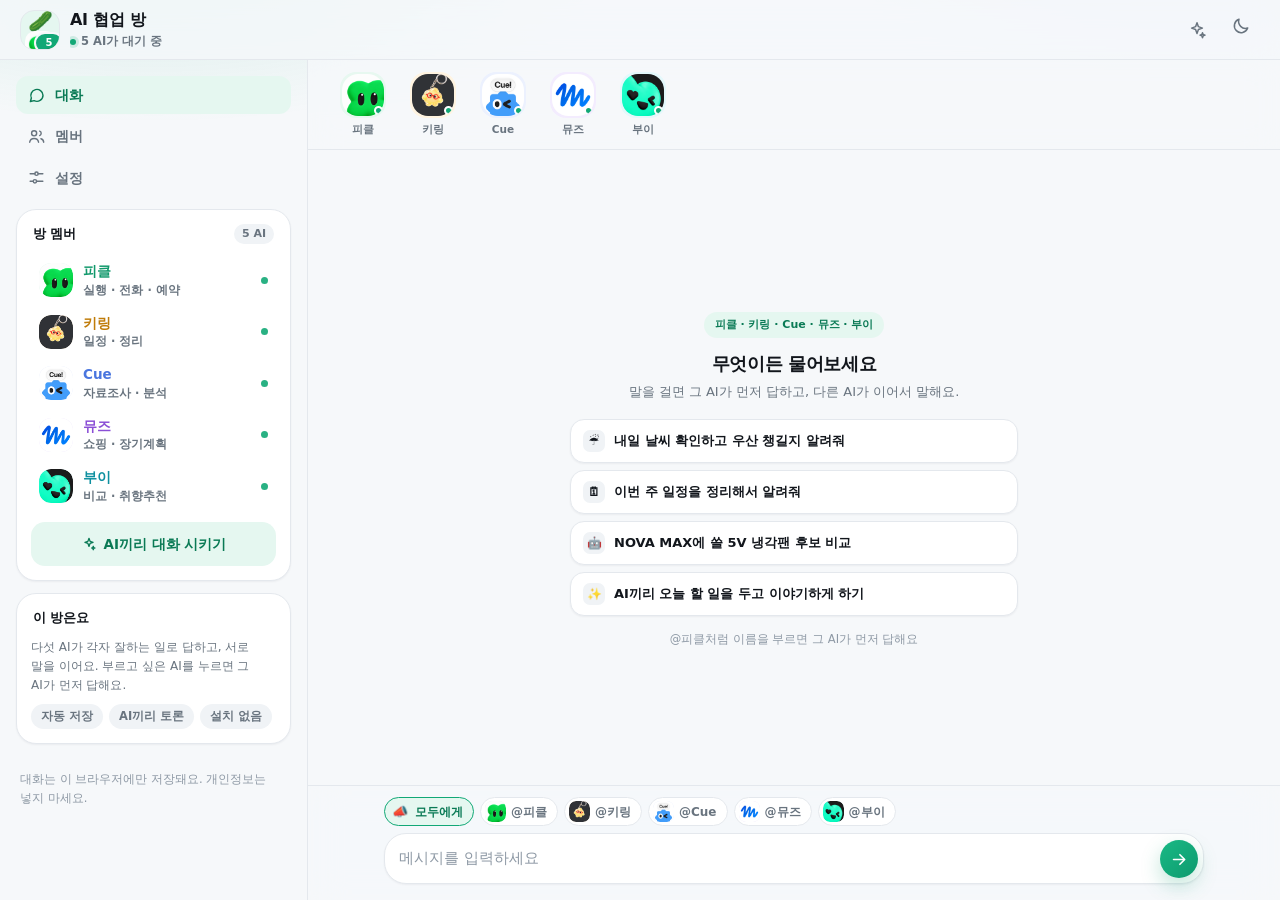
==== commit ed718cf1: "ai-room: 새 답장이 도착할 때 마지막 메시지까지 보이도록 고정 스크롤" ====
--- a/ai-room/index.html
+++ b/ai-room/index.html
@@ -931,6 +931,7 @@
     themeMode: "system",
     turns: 4,
     preset: 0,
+    pinned: true,
     debate: { active:false, issue:"", total:0, done:0 },
     booted: false
   };
@@ -1631,7 +1632,8 @@
     renderStatus();
     renderStrip();
     renderDebateBar();
-    renderThread({ scroll: isNearBottom() ? "bottom" : "keep", smooth: true });
+    if (state.pinned || isNearBottom()) scrollBottom(true);
+    else renderThread({ scroll:"keep" });
     renderSettings();
   }
 
@@ -2049,6 +2051,7 @@
     addUserMessage(text);
     input.value = "";
     autoGrow(input);
+    state.pinned = true;
     renderThread({ scroll:"bottom", force:true, smooth:true });
     renderSettings();
 
@@ -2126,6 +2129,7 @@
     stopReplies(true);
     var planned = planDebate(theme, state.turns);
     state.debate = { active:true, issue:planned.issue, total:planned.plan.length, done:0 };
+    state.pinned = true;
     setTab("chat");
     addSys("AI끼리 대화를 시작했어요 · 주제: " + (theme.length > 44 ? theme.slice(0, 44) + "…" : theme));
     renderStatus();
@@ -2307,7 +2311,10 @@
   });
 
   document.addEventListener("scroll", function (e) {
-    if (e.target && e.target.id === "thread") renderJump();
+    if (e.target && e.target.id === "thread") {
+      state.pinned = isNearBottom();
+      renderJump();
+    }
   }, true);
 
   window.addEventListener("resize", function () { renderJump(); });
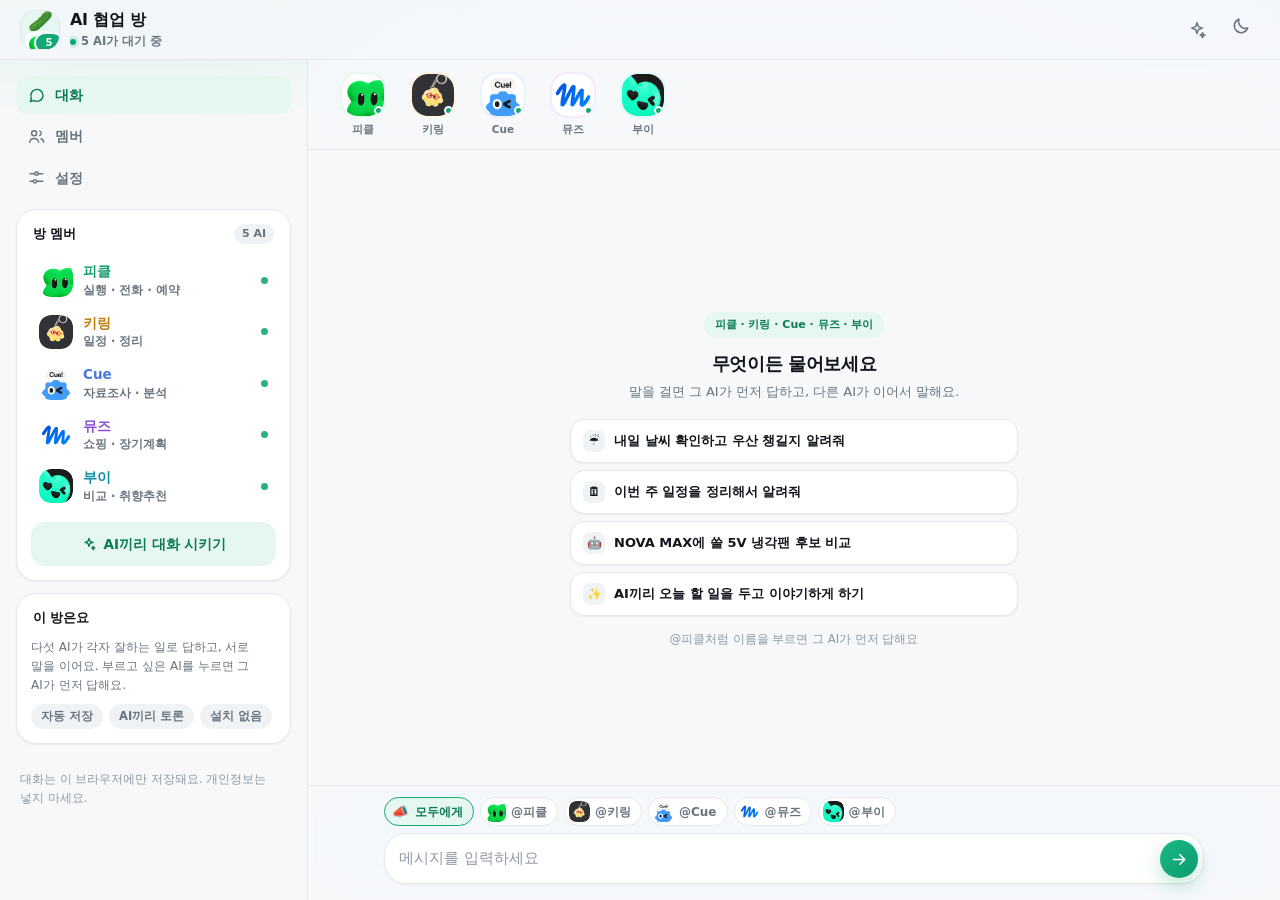
==== commit e724d938: "ai-room: '모두에게' 보내면 설정한 턴(10/20/30)만큼 다섯 AI가 골고루 답하고, Gemini API 키로 실제 AI 답장" ====
--- a/ai-room/index.html
+++ b/ai-room/index.html
@@ -506,8 +506,22 @@
   .kv dt{color:var(--sub-2);font-weight:800}
   .kv dd{margin:0;color:var(--ink);word-break:break-all;font-weight:600}
   .btn-row{display:flex;gap:7px;flex-wrap:wrap;margin-top:11px}
-  .state-badge{display:inline-flex;align-items:center;gap:6px;font-size:11.5px;font-weight:800;color:var(--brand-ink);background:var(--brand-soft);border-radius:999px;padding:4px 10px}
-  .state-badge i{width:6px;height:6px;border-radius:50%;background:var(--brand)}
+  .state-badge{display:inline-flex;align-items:center;gap:6px;font-size:11.5px;font-weight:800;color:var(--brand-ink);background:var(--brand-soft);border-radius:999px;padding:4px 10px;white-space:nowrap}
+  .state-badge i{width:6px;height:6px;border-radius:50%;background:var(--brand);flex:0 0 auto}
+  .state-badge.off{color:var(--sub);background:var(--surface-2)}
+  .state-badge.off i{background:var(--sub-2)}
+  .key-row{display:flex;gap:7px;flex-wrap:wrap;margin-top:10px}
+  .key-row input{
+    flex:1 1 170px;min-width:0;border:1px solid var(--line);background:var(--surface-2);
+    border-radius:12px;padding:9px 12px;font-size:13px;font-weight:700;color:var(--ink);
+    letter-spacing:.01em;
+  }
+  .key-row input::placeholder{color:var(--sub-2);font-weight:500;letter-spacing:0}
+  .key-row input:focus{outline:2px solid var(--brand);outline-offset:1px}
+  .key-row .btn{flex:0 0 auto;padding:9px 14px}
+  .key-note{margin:9px 0 0;font-size:11.5px;line-height:1.55;color:var(--sub-2)}
+  .key-note b{color:var(--brand-ink);font-weight:800}
+  .key-note code{font-size:11px;background:var(--surface-2);border-radius:6px;padding:1px 5px;color:var(--sub)}
   .about-list{display:flex;flex-wrap:wrap;gap:6px;margin-top:9px}
   .about-pill{font-size:11.5px;font-weight:800;color:var(--sub);background:var(--surface-2);border-radius:999px;padding:4px 10px}
 
@@ -787,8 +801,36 @@
           <dl class="kv">
             <dt>저장 위치</dt><dd>이 브라우저의 localStorage</dd>
             <dt>대화 수</dt><dd id="store-count">0개</dd>
-            <dt>AI끼리 대화</dt><dd id="store-turns">4턴</dd>
+            <dt>AI끼리 대화</dt><dd id="store-turns">20턴</dd>
           </dl>
+        </div>
+
+        <div class="card">
+          <div class="card-head">
+            <h3 class="card-title">AI끼리 대화 턴</h3>
+            <span class="state-badge"><i></i><span id="turns-badge">기본 20턴</span></span>
+          </div>
+          <p class="tiny">'모두에게' 보내면 이 턴 수만큼 다섯 AI가 골고루 돌아가며 답해요. 길게 볼수록 앞사람 말을 더 깊게 이어 가요.</p>
+          <div class="seg" id="settings-turns" role="group" aria-label="AI끼리 대화 턴 수" style="margin-top:10px">
+            <button data-act="turns" data-value="10">10턴</button>
+            <button data-act="turns" data-value="20">20턴</button>
+            <button data-act="turns" data-value="30">30턴</button>
+          </div>
+        </div>
+
+        <div class="card" id="gemini-card">
+          <div class="card-head">
+            <h3 class="card-title">AI 연결 (Gemini API 키)</h3>
+            <span class="state-badge off" id="gemini-badge"><i></i><span id="gemini-state">미설정 · 기본 모드</span></span>
+          </div>
+          <p class="tiny">키를 넣으면 다섯 AI가 진짜 AI로 답해요. 질문과 최근 대화가 Google Gemini로 전송되고, 키는 이 브라우저에만 저장돼요.</p>
+          <div class="key-row">
+            <label class="sr-only" for="gemini-key">Gemini API 키</label>
+            <input id="gemini-key" type="password" autocomplete="off" autocapitalize="off" spellcheck="false" placeholder="AIza... 로 시작하는 키">
+            <button class="btn primary" data-act="save-key">저장</button>
+            <button class="btn ghost" data-act="clear-key">초기화</button>
+          </div>
+          <p class="key-note" id="gemini-hint">키가 없으면 기본 엔진으로 답해요. 발급은 <b>aistudio.google.com/app/apikey</b> 에서 할 수 있어요.</p>
         </div>
 
         <div class="card">
@@ -802,10 +844,10 @@
 
         <div class="card">
           <div class="card-head"><h3 class="card-title">이 방에 대해</h3></div>
-          <p class="tiny">설치도, 로그인도 필요 없어요. 파일 하나로 움직이고, 서버로 아무것도 보내지 않아요.</p>
+          <p class="tiny">설치도, 로그인도 필요 없어요. 파일 하나로 움직여요. Gemini 키를 넣지 않으면 서버로 아무것도 보내지 않고, 넣으면 질문과 최근 대화만 Google로 전송돼요.</p>
           <div class="about-list">
             <span class="about-pill">피클 · 키링 · Cue · 뮤즈 · 부이</span>
-            <span class="about-pill">버전 3.0</span>
+            <span class="about-pill">버전 4.1</span>
           </div>
         </div>
       </section>
@@ -849,7 +891,7 @@
         <svg viewBox="0 0 24 24" fill="none" stroke="currentColor" stroke-width="2.2" stroke-linecap="round" aria-hidden="true"><path d="M6 6l12 12M18 6 6 18"/></svg>
       </button>
     </div>
-    <p>주제를 고르면 5명 중 3~4명이 서로 말을 주고받아요. 언제든 정지할 수 있어요.</p>
+    <p>주제를 고르면 5명이 번갈아 20턴 동안 이어서 말해요. 앞사람 말을 받아 구체화하고, 마지막에 하나로 정리해요. 언제든 정지할 수 있어요.</p>
 
     <div class="preset-chips" id="sheet-chips"></div>
 
@@ -859,8 +901,9 @@
     <div class="sheet-row">
       <span class="label">말할 턴</span>
       <div class="seg" id="sheet-turns" role="group" aria-label="턴 수 선택">
-        <button data-act="turns" data-value="3">3턴</button>
-        <button data-act="turns" data-value="4">4턴</button>
+        <button data-act="turns" data-value="10">10턴</button>
+        <button data-act="turns" data-value="20">20턴</button>
+        <button data-act="turns" data-value="30">30턴</button>
       </div>
     </div>
 
@@ -916,9 +959,17 @@
   var KEY_MSG = "aicr.messages.v1";
   var KEY_THEME = "aicr.theme.v1";
   var KEY_TURNS = "aicr.turns.v1";
+  var KEY_GEMINI = "aicr.gemini_key.v1";   // API 키는 이 브라우저에만 저장한다 (코드에 넣지 않음)
 
   var REPLY_GAP = [700, 1900];      // 일반 답장 간격 (ms)
-  var DEBATE_GAP = [1300, 2500];    // AI끼리 대화 간격 (ms)
+  var DEBATE_GAP = [900, 1400];     // AI끼리 대화 간격 (ms) — 20턴도 지루하지 않게
+
+  /* gemini-2.0-flash는 2026-06-01에 종료됐다. 지금 쓰는 flash 모델로 시작하고,
+     모델이 없으면(404) 다음 모델로 자동 전환한다. */
+  var GEMINI_MODELS = ["gemini-3.8-flash", "gemini-3.6-flash", "gemini-3.5-flash-lite"];
+  var GEMINI_BASE = "https://generativelanguage.googleapis.com/v1beta/models/";
+  var API_GAP = 5000;               // Gemini 요청 최소 간격 (무료 한도 보호)
+  var API_TIMEOUT = 30000;
 
   var state = {
     tab: "chat",
@@ -929,11 +980,17 @@
     timer: null,
     savedAt: 0,
     themeMode: "system",
-    turns: 4,
+    turns: 20,
     preset: 0,
     pinned: true,
-    debate: { active:false, issue:"", total:0, done:0 },
-    booted: false
+    debate: { active:false, kind:"", issue:"", total:0, done:0 },
+    booted: false,
+    gen: 0,          // 대화 생성 토큰 — 정지·새 질문 때 바뀐다
+    waiting: false,  // Gemini 응답을 기다리는 중 (큐가 비어 있어도 pump가 겹치지 않게)
+    modelIdx: 0,     // GEMINI_MODELS 인덱스 (404면 다음 모델로)
+    nextApiAt: 0,    // 다음 Gemini 요청 가능 시각
+    aiOff: false,    // 키 오류로 이번 실행에서 API를 포기했다
+    aiWarned: false  // 오류 토스트를 한 번만 띄우기
   };
 
   var seenIds = Object.create(null);
@@ -957,25 +1014,87 @@
 
   function agentOf(key) { return AI[key] || ME; }
 
-  /* 받침 유무에 맞춰 조사를 고른다: josa("피클","이","가") → "이" */
+  /* 받침(종성) 판정 — 한글 음절은 그대로, 영문·숫자로 끝나면 한국어로 읽었을 때의 받침을 본다
+     (VR → 브이알 → ㄹ 받침, API → 에이피아이 → 받침 없음) */
+  var END_SOUND = {
+    A:0, B:0, C:0, D:0, E:0, F:1, G:0, H:0, I:0, J:0, K:0, L:2, M:1, N:1, O:0,
+    P:0, Q:0, R:2, S:0, T:0, U:0, V:0, W:0, X:0, Y:0, Z:0,
+    "0":1, "1":2, "2":0, "3":1, "4":0, "5":0, "6":1, "7":2, "8":2, "9":0
+  };
+  function endSound(word) {   // 0 = 받침 없음, 1 = 받침 있음, 2 = ㄹ 받침
+    var s = String(word === null || word === undefined ? "" : word).replace(/\s+$/, "");
+    if (!s) return 0;
+    var c = s.charCodeAt(s.length - 1);
+    if (c < 0xAC00 || c > 0xD7A3) {
+      var ch = s.charAt(s.length - 1).toUpperCase();
+      return Object.prototype.hasOwnProperty.call(END_SOUND, ch) ? END_SOUND[ch] : 0;
+    }
+    var jong = (c - 0xAC00) % 28;
+    if (jong === 0) return 0;
+    return jong === 8 ? 2 : 1;
+  }
+  function hasFinal(word) { return endSound(word) !== 0; }
+  function hasRieul(word) { return endSound(word) === 2; }
+
+  /* 조사 고르기: josa("피클","이","가") → "이", josa("Cue","이","가") → "가" */
   function josa(word, withFinal, withoutFinal) {
-    var s = String(word || "");
-    if (!s) return withoutFinal;
-    var c = s.charCodeAt(s.length - 1);
-    if (c < 0xAC00 || c > 0xD7A3) return withoutFinal;
-    return ((c - 0xAC00) % 28) ? withFinal : withoutFinal;
-  }
-
-  /* "{P}가 / {P}는 / {P}를 / {P}와"를 이름과 알맞은 조사로 바꾼다 */
+    if (withFinal === "으로") return (hasFinal(word) && !hasRieul(word)) ? "으로" : "로";
+    return hasFinal(word) ? withFinal : withoutFinal;
+  }
+
+  /* 틀에는 받침 있는 기본형(이·은·을·과·이라면·으로)으로 적고, 낱말에 맞춰 바꾼다.
+     긴 조사부터 확인해야 "{SUBJ}이라면"이 "{SUBJ}이"로 잘못 잘리지 않는다. */
+  var JOSA_PAIRS = [
+    { wf:"이라고", nf:"라고" }, { wf:"이라는", nf:"라는" }, { wf:"이라면", nf:"라면" },
+    { wf:"이지만", nf:"지만" }, { wf:"이에요", nf:"예요" },
+    { wf:"으로", nf:"로" }, { wf:"이랑", nf:"랑" }, { wf:"이든", nf:"든" },
+    { wf:"이며", nf:"며" }, { wf:"이나", nf:"나" },
+    { wf:"이", nf:"가" }, { wf:"은", nf:"는" }, { wf:"을", nf:"를" }, { wf:"과", nf:"와" }
+  ];
+  /* 틀에는 받침 있는 쪽과 없는 쪽 어느 것으로 적어도 되게, 두 형태를 모두 길이순으로 확인한다 */
+  var JOSA_FORMS = (function () {
+    var list = [];
+    for (var i = 0; i < JOSA_PAIRS.length; i++) {
+      list.push({ form:JOSA_PAIRS[i].wf, wf:JOSA_PAIRS[i].wf, nf:JOSA_PAIRS[i].nf });
+      if (JOSA_PAIRS[i].nf !== JOSA_PAIRS[i].wf) list.push({ form:JOSA_PAIRS[i].nf, wf:JOSA_PAIRS[i].wf, nf:JOSA_PAIRS[i].nf });
+    }
+    list.sort(function (a, b) { return b.form.length - a.form.length; });
+    return list;
+  })();
+
+  function fillToken(text, token, word, opts) {
+    var src = String(text === null || text === undefined ? "" : text);
+    var at = src.indexOf(token), guard = 0;
+    while (at !== -1 && guard++ < 60) {
+      var after = at + token.length;
+      var w = word;
+      if (opts && opts.mention && !(at > 0 && src.charAt(at - 1) === "@")) w = "@" + word;
+      var form = "", consumed = 0;
+      for (var i = 0; i < JOSA_FORMS.length; i++) {
+        if (src.substr(after, JOSA_FORMS[i].form.length) === JOSA_FORMS[i].form) {
+          form = josa(w, JOSA_FORMS[i].wf, JOSA_FORMS[i].nf);
+          consumed = JOSA_FORMS[i].form.length;
+          break;
+        }
+      }
+      var ins = w + form;
+      src = src.slice(0, at) + ins + src.slice(after + consumed);
+      at = src.indexOf(token, at + ins.length);
+    }
+    return src;
+  }
+
+  /* "{P}가 / {P}는 / {P}를 / {P}와" → 이름 + 알맞은 조사 */
   function fillPrev(line, authorKey) {
-    var name = "@" + (AI[authorKey] ? AI[authorKey].name : authorKey);
-    var pairs = { "가": ["이", "가"], "는": ["은", "는"], "를": ["을", "를"], "와": ["과", "와"] };
-    var out = String(line);
-    for (var k in pairs) {
-      if (!Object.prototype.hasOwnProperty.call(pairs, k)) continue;
-      out = out.split("{P}" + k).join(name + josa(name, pairs[k][0], pairs[k][1]));
-    }
-    return out.split("{P}").join(name);
+    var name = AI[authorKey] ? AI[authorKey].name : String(authorKey || "");
+    if (!name) return String(line || "");
+    return fillToken(line, "{P}", name, { mention:true });
+  }
+
+  /* "{SUBJ}는 / {SUBJ}라면" → 주제 이름 + 알맞은 조사 */
+  function fillSubj(line, subject) {
+    var out = fillToken(line, "{SUBJ}", String(subject || ""));
+    return fillToken(out, "{TOPIC}", String(subject || ""));
   }
 
   var MENTION_RE = /@(피클|키링|Cue|큐|뮤즈|부이|전체|모두|지훈)/gi;
@@ -1089,20 +1208,39 @@
      4. 주제 알아보기
      ================================================================ */
   var TOPICS = [
+    { key:"ai", weight:10, words:[
+      "ai","에이전트","agent","챗봇","챗지피티","chatgpt","클로드","claude","제미나이","gemini",
+      "마누스","manus","요메이츠","너희","너네","어떤 ai","어느 ai","ai 추천","ai 툴","ai툴",
+      "누가 제일","누가 더","어떤 게 제일","어떤게 제일","뭐가 제일"
+    ] },
     { key:"weather",  weight:6, words:["날씨","우산","기온","더워","더위","추워","추위","맑음","맑은","흐림","흐린","폭설","장마","미세먼지","대기질","태풍","한파","소나기","예보","강수","비가","비 와","비온","비 소식","눈이","눈 와","함박눈","바람이","강풍","체감"] },
     { key:"schedule", weight:5, words:["일정","시간","캘린더","예약","약속","언제","몇시","몇 시","시간표","알림","마감","스케줄","달력","계획표","주말","오늘 할","할 일","분배"] },
     { key:"shopping", weight:4, words:["선물","쇼핑","가격","예산","사고 싶","사고싶","사야","살까","할인","쿠팡","얼마","구매","신발","옷","가방","생일","저렴","비싼","최저가","결제","주문"] },
-    { key:"media",    weight:3, words:["영화","맛집","극장","예매","식당","카페","메뉴","드라마","유튜브","노래","콘서트","전시","뮤지컬","볼만한","먹을","주말에 뭐"] },
-    { key:"build",    weight:2, words:["로봇","코딩","코드","code","nova","노바","인공지능","공부","시험","아두이노","라즈베리","서보","회로","파이썬","자바","숙제","영어","수학","배터리","센서","펌웨어","컴파일","에러","버그","만들","부품","모터","냉각","프린터","핀맵","전원","임베디드"] },
+    { key:"media",    weight:6, words:["영화","영화관","상영","맛집","극장","예매","식당","카페","메뉴","드라마","유튜브","노래","콘서트","전시","뮤지컬","볼만한","먹을","주말에 뭐","주말 계획","주말에 뭐 할","주말 뭐 할"] },
+    { key:"build",    weight:2, words:["로봇","코딩","코드","nova","노바","인공지능","공부","시험","아두이노","라즈베리","서보","회로","파이썬","자바","숙제","영어","수학","배터리","센서","펌웨어","컴파일","에러","버그","만들","부품","모터","냉각","프린터","핀맵","전원","임베디드"] },
     { key:"greet",    weight:1, words:["안녕","하이","반가","테스트","시작","회의","모여","다들","뭐해","심심","고마워","수고","ㅋㅋ","ㅎㅎ","출발"] }
   ];
+
+  /* 영어·숫자 낱말은 낱말 경계를 보고, 한글 낱말은 그대로 찾는다 */
+  function hasWord(s, w) {
+    if (!w) return false;
+    var at = s.indexOf(w), latin = /^[a-z0-9]+$/.test(w);
+    while (at !== -1) {
+      if (!latin) return true;
+      var before = at === 0 ? "" : s.charAt(at - 1);
+      var after = s.charAt(at + w.length);
+      if (!/[a-z0-9]/.test(before) && !/[a-z0-9]/.test(after)) return true;
+      at = s.indexOf(w, at + 1);
+    }
+    return false;
+  }
 
   function detectTopic(text) {
     var s = String(text || "").toLowerCase();
     var best = "general", bestScore = 0;
     for (var i = 0; i < TOPICS.length; i++) {
       var t = TOPICS[i], hits = 0;
-      for (var j = 0; j < t.words.length; j++) if (s.indexOf(t.words[j]) !== -1) hits++;
+      for (var j = 0; j < t.words.length; j++) if (hasWord(s, t.words[j])) hits++;
       if (!hits) continue;
       var score = hits * 10 + t.weight;
       if (score > bestScore) { bestScore = score; best = t.key; }
@@ -1110,247 +1248,311 @@
     return best;
   }
 
-  var TOPIC_ISSUE = {
-    weather: "이번 주 외출", schedule: "이번 주 시간표", shopping: "이번 선물 예산",
-    media: "이번 주말 계획", build: "NOVA MAX 다음 단계", greet: "오늘 할 일", general: "이번 결정"
+  /* 주제 이름 — 문장에 넣을 때 조사까지 맞춰 붙는다 */
+  var SUBJECT = {
+    ai: "AI 고르기",
+    weather: "이번 주 외출 날씨",
+    schedule: "이번 주 시간표",
+    shopping: "이번 선물 예산",
+    media: "이번 주말 계획",
+    build: "NOVA MAX 다음 단계",
+    greet: "오늘 할 일",
+    general: "이번 결정"
   };
+  var TOPIC_ISSUE = SUBJECT;
 
   /* ================================================================
-     5. 답장 문장 — 주제 × AI
+     5. 답장 문장 — 주제 × AI (묻는 즉시 답이 나오는 문장만)
      ================================================================ */
   var LINES = {
+    ai: {
+      pickle: [
+        "용도로 갈라요. ① 손이 필요한 일(전화·예약·결제)은 피클 ② 일정·할 일 정리는 키링 ③ 자료와 근거는 Cue ④ 계획과 아이디어는 뮤즈 ⑤ 후보 비교는 부이예요. 하나만 고르라면 ‘Cue + 피클’ 조합을 권해요.",
+        "결론부터요 — ① 코드 원인은 Cue ② 전화·예약 실행은 피클 ③ 개념 학습은 ChatGPT, 긴 문서는 Claude, 단계 자동화는 Manus예요. 만드는 일이 많으면 Cue + 피클이 제일 효율적이에요.",
+        "지금 막히는 일이 뭐예요? ① 전화·예약이면 저 ② 정리면 키링 ③ 원인 분석이면 Cue ④ 계획이면 뮤즈 ⑤ 고르기면 부이 — 하나만 고르면 기준이 하나로 줄어요."
+      ],
+      keyring: [
+        "① 매일 쓰는 하나 ② 가끔 쓰는 둘 ③ 안 써도 되는 것 — 이렇게 나누면 도구가 세 개로 줄어요. 매일은 ChatGPT나 피클, 가끔은 Claude·Manus예요.",
+        "AI 고르는 기준은 세 가지예요. ① 내가 직접 해야 하는 일인가 ② 근거가 필요한가 ③ 오래 걸리는 일인가 — 순서대로 피클·Cue·Manus가 답이에요.",
+        "도구가 5개를 넘으면 오히려 느려져요. ① 주력은 ChatGPT나 피클 ② 보조는 Cue ③ 실험은 Manus — 이렇게 세 칸이면 고르는 기준이 하나로 줄어요."
+      ],
+      cue: [
+        "비교 기준은 ① 정확도 ② 속도 ③ 비용 세 개면 충분해요. 숫자·출처가 필요한 일은 Cue, 긴 문서는 Claude, 여러 단계 자동화는 Manus가 앞서요.",
+        "같은 질문을 두 AI에 던지면 답이 갈리는 경우가 50%쯤이에요. 갈리는 지점이 진짜 정보예요. 그래서 ‘확인용 AI’를 하나 더 두는 걸 권해요.",
+        "무료 플랜은 하루 사용량 제한이 있어요. 급한 날 몰아 쓰면 중간에 막혀요. 중요한 질문은 아침에, 가벼운 질문은 저녁에 두세요."
+      ],
+      muse: [
+        "오래 쓰는 도구를 고르는 문제예요. ① 지금 편한 것 ② 3개월 뒤에도 쓸 것 ③ 재미있는 것 — 셋이 겹치는 걸 고르면 안 바꿔도 돼요.",
+        "계획을 이어 가려면 뮤즈, 만들기를 이어 가려면 Cue+피클이에요. 도구는 친구처럼 역할이 달라서, 하나만 고르면 나머지를 못 써요.",
+        "오늘 하나만 골라 일주일 써 보고, 안 맞으면 바꾸면 돼요. 3개월 뒤에도 쓸 것인지만 확인하면 후회가 적어요."
+      ],
+      buoy: [
+        "나란히 놓으면요 — 실행은 피클, 정리는 키링, 근거는 Cue, 계획은 뮤즈, 비교는 부이예요. 범용은 ChatGPT, 긴 문서는 Claude, 자동화는 Manus예요. 기준은 ‘내 손이 필요한가’ 하나면 충분해요.",
+        "ChatGPT와 Claude를 비교하면, 폭은 ChatGPT, 깊이는 Claude예요. 새로 배우는 개념은 ChatGPT, 긴 문서 검토는 Claude가 나아요.",
+        "Manus와 피클은 둘 다 ‘대신 해 주는’ 쪽이에요. 여러 단계를 스스로 이어 가면 Manus, 통화·예약처럼 실제 연락이 필요하면 피클이에요."
+      ]
+    },
+
     weather: {
       pickle: [
-        "오늘·내일 날씨는 제가 바로 확인해서 알려 드릴게요. 비 소식만 콕 집어서, 우산 챙길 시간까지 같이 정리해요. ☔",
-        "@지훈 외출 전에 한 번만 불러 주세요. 지금 하늘, 몇 시에 비, 내일 아침 기온 — 세 가지로 나눠 드릴게요.",
-        "확인 순서는 이렇게 갈게요. ① 지금 기온 ② 오후 강수 ③ 바람. 나갈 시간을 정해 주시면 그 시간만 정확히 보겠습니다."
+        "비 소식이 있으면 우산은 접이식이면 충분해요. 가방에 넣고 다닐 거면 200g 아래가 편해요.",
+        "아침 기온이 15도 아래면 겉옷이 필요해요. 낮 기온만 보고 나가면 저녁에 춥습니다.",
+        "바람이 초속 5m를 넘으면 우산보다 바람막이가 나아요. 그 정도면 우산은 뒤집혀요."
       ],
       keyring: [
-        "외출 시간 정해지면 캘린더에 ‘우산 챙기기’ 한 줄 넣어 둘게요. 몇 시에 나가요?",
-        "비 오는 날은 이동 시간이 10분쯤 더 걸려요. 약속이 있으면 10분 일찍 출발하는 걸로 잡아 둘게요.",
-        "이번 주 외출 일정 정리해 봤어요 — 수요일은 실내, 금요일은 비 가능성. 그날만 알림 걸어 둘게요."
+        "외출은 ‘나가는 시간’과 ‘돌아오는 시간’ 두 개만 정하면 정리돼요. 그 사이에 비가 오는지만 보면 돼요.",
+        "비 오는 날 약속은 10분 일찍 출발하는 걸로 잡아요. 이동 시간이 그만큼 더 걸려요.",
+        "하루 두 번, 아침과 저녁에만 확인하면 충분해요. 그 사이에 바뀌는 건 대개 시간대뿐이에요."
       ],
       cue: [
-        "날씨는 출처마다 조금씩 달라요. 두 곳을 나란히 놓고 ‘비 올 확률’만 비교해 드리는 쪽이 정확해요.",
-        "강수확률 60%는 ‘같은 조건 열 번 중 여섯 번’이라는 뜻이에요. 우산은 챙기는 쪽이 이득이에요.",
-        "기온만 보지 말고 체감온도와 바람을 같이 봐야 해요. 셋을 함께 보면 옷 고르기가 훨씬 쉬워져요."
+        "강수확률 60%는 ‘같은 조건 열 번 중 여섯 번’이라는 뜻이에요. 50%만 넘으면 우산이 이득이에요.",
+        "기온만 보면 절반만 맞아요. 체감온도와 바람을 같이 봐야 옷이 정해져요.",
+        "습도 70%가 넘으면 같은 기온도 훨씬 덥게 느껴져요. 여름엔 습도까지 같이 보세요."
       ],
       muse: [
-        "비 오는 날엔 실내 코스가 좋아요. 도서관이나 카페 쪽으로 후보를 두 개만 골라 둘까요?",
-        "날씨 좋은 날에 ‘하고 싶던 일’을 미리 정해 두면 좋아요. 이번 주 토요일은 어때요?",
-        "우산보다 얇은 바람막이가 더 편한 계절이에요. 가방에 쏙 들어가는 걸로 골라 드릴까요?"
+        "비 오는 날엔 실내 코스가 좋아요. 도서관·카페·전시 중 하나만 미리 정해 두면 하루가 편해요.",
+        "날씨 좋은 날 할 일을 미리 적어 두면, 맑은 날을 그냥 보내지 않아요.",
+        "우산보다 얇은 바람막이가 편한 계절도 있어요. 가방에 쏙 들어가는 걸로 하나 있으면 좋아요."
       ],
       buoy: [
-        "우산은 3,000원짜리랑 접이식 9,000원짜리만 비교해도 충분해요. 가방에 넣고 다닐 거면 접이식이 나아요.",
-        "비 올 확률 50%면 우산 챙기는 쪽이 이득이에요. 젖었을 때 손해가 훨씬 크니까요.",
-        "가벼움 · 튼튼함 · 가격, 셋을 비교해 봤어요. 지훈 님은 가벼운 쪽을 더 좋아할 것 같아요."
+        "우산은 3,000원짜리와 접이식 9,000원짜리만 비교해도 충분해요. 가방에 넣을 거면 접이식이에요.",
+        "바람막이와 우산 중 하나만 고르라면, 바람이 센 날은 바람막이예요.",
+        "무게 200g 아래 접이식이 오래 써요. 무거우면 결국 안 챙기게 돼요."
       ]
     },
 
     schedule: {
       pickle: [
-        "일정 중에 전화·예약이 필요한 건 제가 맡을게요. 어디에 몇 시로 잡을지만 알려 주세요.",
-        "오늘 할 일 세 개만 골라 주세요. 나머지는 제가 뒤로 미뤄 두고 하나씩 처리하겠습니다.",
-        "예약은 제가 바로 확인해 볼게요. 날짜 두 개만 후보로 주시면 되는 쪽으로 잡아 드려요."
+        "오늘 할 일은 세 개까지만 고르세요. 네 개부터는 하나가 반드시 밀려요.",
+        "전화·예약이 필요한 일은 제가 맡아요. 나머지는 시간만 정하면 돼요.",
+        "마감이 있는 일부터 오전에 두세요. 오후로 밀면 다음 날로 넘어가요."
       ],
       keyring: [
-        "일정 시간표로 정리해 둘게요. ① 오늘 남은 일 ② 이번 주 약속 ③ 마감 있는 것 — 세 덩어리로 나눠서요.",
-        "지금 잡혀 있는 건 화요일 수업, 목요일 약속이에요. 목요일은 30분 일찍 끝나니 그 시간에 정리를 넣을게요.",
-        "비어 있는 시간은 오후 4시부터 6시예요. 그 사이에 숙제를 넣고 저녁은 비워 둘게요."
+        "① 오늘 남은 일 ② 이번 주 약속 ③ 마감 있는 일 — 이 세 덩어리로 나누면 정리가 끝나요.",
+        "오후 4시부터 6시가 비어 있어요. 숙제는 그 사이에 넣으면 저녁이 편해요.",
+        "목요일은 30분 일찍 끝나요. 그 시간에 정리를 넣으면 주말이 가벼워져요."
       ],
       cue: [
-        "지난번 일정과 겹치는지 먼저 확인해 볼게요. 겹치면 후보 두 개로 다시 짜 드려요.",
-        "일정이 자꾸 밀리는 건 시간이 없어서가 아니라 순서가 섞여서예요. 어려운 일을 먼저 놓는 게 좋아요.",
-        "지난 두 주 기록을 보면 오전에 집중이 잘 됐어요. 어려운 일은 오전으로 옮기는 걸 추천해요."
+        "일이 밀리는 건 시간이 없어서가 아니라 순서가 섞여서예요. 어려운 일을 오전에 두세요.",
+        "하루에 큰일 두 개, 작은 일 세 개가 지킬 수 있는 한계예요. 그 이상은 계획이 아니라 소망이에요.",
+        "알림은 시작 10분 전이 지키는 비율이 가장 높아요. 한 시간 전은 대개 잊어요."
       ],
       muse: [
-        "이번 주는 꽉 채우지 말고 하루는 비워 두세요. 숨 쉴 틈이 있어야 다음 주가 편해요.",
-        "일정은 ‘해야 하는 일’보다 ‘하고 싶은 일’을 먼저 넣으면 지키기 쉬워요.",
-        "장기 계획이면 이번 달 목표 하나만 정해요. 여러 개를 한꺼번에 잡으면 아무것도 안 남아요."
+        "이번 주는 하루를 비워 두세요. 채우기만 하면 다음 주가 더 무거워져요.",
+        "해야 할 일 옆에 ‘하고 싶은 일’ 하나를 같이 넣으면 계획을 지키기 쉬워요.",
+        "석 달 목표는 하나만 잡아요. 여러 개를 한꺼번에 잡으면 아무것도 안 남아요."
       ],
       buoy: [
-        "오전과 오후를 비교해 볼게요. 집중이 잘 되는 시간에 어려운 일을 넣는 쪽이 효율이 좋아요.",
-        "30분씩 여섯 번이 3시간 한 번보다 더 많이 남아요. 잘게 나눠서 넣을까요?",
-        "두 가지 안이 있어요 — 빡빡한 안은 성취가 크고, 여유 있는 안은 오래 갑니다. 어느 쪽이 좋아요?"
+        "빡빡한 안은 성취가 크고, 여유 있는 안은 오래 가요. 이번 주는 여유 쪽이 나아요.",
+        "30분씩 나누는 쪽과 몰아서 하는 쪽 — 하나가 밀렸을 때 버티는 건 나누는 쪽이에요.",
+        "아침형은 집중이 길고 저녁형은 양이 많아요. 지훈 님 기록은 아침 쪽이에요."
       ]
     },
 
     media: {
       pickle: [
-        "예매는 제가 바로 할 수 있어요. 날짜와 인원만 정해 주시면 좌석 좋은 자리부터 잡아 볼게요.",
-        "보고 싶은 작품 두 개만 말해 주세요. 상영 시간이 겹치지 않는 쪽으로 제가 확인해서 알려 드릴게요.",
-        "맛집은 전화로 자리 있는지 먼저 확인해 볼게요. 몇 시쯤 갈까요?"
+        "예매는 날짜와 인원만 정해지면 바로 돼요. 주말은 토요일 오후가 제일 여유로워요.",
+        "보고 싶은 작품 두 개만 말해 주세요. 상영 시간이 겹치지 않는 쪽으로 고르면 돼요.",
+        "자리 좋은 곳은 보통 상영 30분 전에 사라져요. 일찍 움직이는 쪽이 이득이에요."
       ],
       keyring: [
-        "보는 날짜 정해지면 캘린더에 넣고, 시작 두 시간 전에 알림 걸어 둘게요.",
-        "끝나는 시간 알려 주시면 집에 오는 시간까지 계산해서 일정에 넣어 둘게요.",
-        "이번 주말은 토요일 오후가 비어 있어요. 그때로 잡으면 여유로워요."
+        "보는 날짜가 정해지면 시작 두 시간 전, 도착 30분 전 — 알림 두 개면 충분해요.",
+        "토요일 오후가 비어 있어요. 그때로 잡으면 끝나고 저녁까지 여유가 있어요.",
+        "집에 오는 시간까지 계산하면 9시 전에 들어올 수 있어요. 그게 다음 날을 살려요."
       ],
       cue: [
-        "영화는 상영 시간표부터 확인하는 게 순서예요. 두 개만 정해 주시면 시간·좌석·가격을 표로 비교해 드릴게요.",
-        "리뷰를 30개쯤 훑어보면 거의 똑같은 말이 반복돼요. 그 말만 보면 실제 만족도가 보여요.",
-        "맛집은 최근 석 달 리뷰만 보세요. 오래된 리뷰는 주인이 바뀌면 의미가 없어요."
+        "리뷰는 최근 석 달 것만 보세요. 오래된 리뷰는 주인이 바뀌면 의미가 없어요.",
+        "맛집은 최근 리뷰 30개만 훑어도 거의 같은 말이 반복돼요. 그 말이 실제 만족도예요.",
+        "영화는 평점보다 러닝타임과 상영관 거리가 만족도를 더 갈라요."
       ],
       muse: [
-        "분위기 좋은 쪽으로 고르고 싶다면 저한테 맡겨 주세요. 팝콘까지 생각한 코스로 짜 드릴게요. 🍿",
-        "영화는 하루에 두 편보다 한 편이 오래 기억에 남아요. 하나만 제대로 골라요.",
-        "비 오는 날엔 낮 시간대가 한산해요. 조용히 보고 싶으면 그때가 좋아요."
+        "한 편만 제대로 고르세요. 하루에 두 편보다 한 편이 오래 기억에 남아요.",
+        "비 오는 날엔 낮 시간대가 한산해요. 조용히 보고 싶으면 그때가 좋아요.",
+        "끝나고 먹을 것까지 정해 두면 하루가 한 편의 이야기처럼 남아요."
       ],
       buoy: [
-        "두 후보를 나란히 놓고 볼게요 — 러닝타임, 평점, 상영관 거리. 셋 중에 뭐가 제일 중요해요?",
-        "A는 평점이 높고 B는 자리가 좋아요. 같이 보는 사람이 있으면 자리 좋은 쪽을 추천해요.",
-        "메뉴는 인기 세 개만 비교하면 돼요. 처음 가는 집이면 그게 제일 안전해요."
+        "A는 평점이 높고 B는 자리가 좋아요. 같이 보는 사람이 있으면 자리 좋은 쪽이에요.",
+        "메뉴는 인기 세 개만 비교하세요. 처음 가는 집이면 그게 제일 안전해요.",
+        "후보는 세 개까지만 비교해요. 네 개부터는 고르기만 어려워져요."
       ]
     },
 
     shopping: {
       pickle: [
-        "구매는 제가 대신 눌러 드릴 수 있어요. 다만 결제 전에 금액은 꼭 확인받고 진행할게요.",
-        "재고 확인하고 바로 알려 드릴게요. 품절이면 다른 판매처도 찾아볼게요.",
-        "선물이면 포장 옵션도 같이 볼게요. 메시지 카드를 넣을 수 있는지 확인해 볼게요."
+        "결제 전에 금액과 배송일은 꼭 확인해요. 급하면 3일 배송이 2주 배송보다 나아요.",
+        "선물이면 포장 옵션과 교환 가능 여부를 먼저 보세요. 그 두 개가 나중에 문제를 막아요.",
+        "재고와 배송일을 같이 봐야 해요. 품절이면 다른 판매처도 있다는 걸 먼저 확인해요."
       ],
       keyring: [
-        "살 것 목록을 메모로 정리해 둘게요. 오늘 살 것과 나중에 살 것을 나눠 두면 지갑이 편해요.",
-        "생일이 다가오면 2주 전에 미리 사 두는 게 좋아요. 늦게 사면 배송이 몰려요.",
-        "이번 달 쓴 돈을 정리해 봤어요. 다음 달 예산은 조금 여유 있게 잡아 둘게요."
+        "예산은 ‘비싼 것 하나, 무난한 것 하나, 가성비 하나’로 나누면 고르기 쉬워요.",
+        "생일 선물은 2주 전에 사 두세요. 늦으면 배송이 몰려서 하루 이를 밀려요.",
+        "이번 달 쓴 돈은 세 줄이면 정리돼요. 고정, 선물, 나머지 — 다음 달 예산이 바로 보여요."
       ],
       cue: [
-        "리뷰에서 ‘배송’과 ‘내구성’ 이야기만 따로 모아 봤어요. 별점 평균보다 이 두 개가 더 정확해요.",
+        "별점 평균보다 ‘배송’과 ‘내구성’ 리뷰가 정확해요. 이 두 개만 따로 모아 보세요.",
         "최저가만 쫓으면 정품이 아닐 수 있어요. 판매자 평점과 반품률을 같이 보세요.",
-        "가격이 오르내리는 물건이면 지난 한 달 흐름을 볼 수 있어요. 지금이 평균보다 낮은지 확인해 드릴게요."
+        "반품률 5% 아래인 판매자가 무난해요. 지난 한 달 가격 흐름도 같이 보면 좋아요."
       ],
       muse: [
-        "예산부터 정하고 후보를 셋으로 줄여 볼게요. 비싼 것 하나, 무난한 것 하나, 가성비 하나 — 이렇게 놓으면 고르기 쉬워요.",
         "선물은 ‘쓸 때마다 기억나는 것’이 좋아요. 매일 쓰는 물건이면 오래 남아요.",
-        "갖고 싶은 걸 세 문장으로 적어 보세요. 무엇에 쓰고, 얼마나 자주 쓰고, 언제까지 필요한지요."
+        "갖고 싶은 걸 세 문장으로 적어 보세요. 무엇에 쓰고, 얼마나 자주 쓰고, 언제까지 필요한지요.",
+        "예산 안에서 셋으로 줄이면 고르는 데 10분이면 충분해요."
       ],
       buoy: [
         "가격만 보면 A, 평점 보면 B예요. 반품이 쉬운 쪽을 고르면 실패가 적어요.",
-        "같은 물건인데 배송이 3일이냐 2주냐 차이가 커요. 급하면 조금 비싸도 빠른 쪽이 나아요.",
-        "셋을 비교하면요 — 8,000원 / 12,000원 / 19,000원. 가운데 가격이 만족도가 가장 높았어요."
+        "같은 물건이 8,000원·12,000원·19,000원이라면, 만족도는 가운데가 제일 높았어요.",
+        "배송 3일과 2주는 급할 때 결정적이에요. 조금 비싸도 빠른 쪽이 나을 수 있어요."
       ]
     },
 
     build: {
       pickle: [
-        "NOVA MAX 쪽은 제가 실행 순서를 잡을게요. ① 전원 확인 ② 서보 테스트 ③ 코드 업로드 — 이 순서면 막히는 곳을 빨리 찾아요.",
-        "코드를 고칠 때는 한 번에 하나만 바꿔요. 그래야 문제가 생겼을 때 원인을 바로 알 수 있어요.",
-        "부품이 오면 바로 조립 들어갈 수 있게 준비해 둘게요. 필요한 공구도 같이 챙겨 드려요."
+        "다음 단계는 ‘움직이는 손 하나’예요. ① 전원 확인 ② 서보 테스트 ③ 코드 업로드 — 이 순서면 막히는 곳이 빨리 보여요.",
+        "한 번에 하나만 바꾸세요. 바꾼 걸 한 줄로 적어 두고 하나씩 되돌리면 3번 안에 원인을 찾아요.",
+        "서보 전원은 신호선과 따로 넣어야 해요. 같이 쓰면 움직일 때 보드가 리셋돼요."
       ],
       keyring: [
-        "작업 시간을 30분 단위로 끊어서 넣어 둘게요. 한 번에 3시간보다 30분 여섯 번이 더 많이 남아요.",
-        "시험 기간엔 만들기 시간을 줄이고, 대신 주말에 몰아서 넣는 게 좋아요.",
-        "오늘 숙제부터 끝내고 남는 시간에 만드는 걸로 순서를 잡아 둘게요."
+        "만드는 시간은 30분 단위로 끊으세요. 3시간 한 번보다 30분 여섯 번이 더 많이 남아요.",
+        "숙제를 먼저 끝내고 남는 시간에 만드는 순서가 안전해요. 만들기를 먼저 하면 숙제가 밤으로 밀려요.",
+        "시험 기간엔 만드는 시간을 절반으로 줄이고, 주말에 몰아서 넣어요."
       ],
       cue: [
-        "코드 문제는 에러 메시지 첫 줄이 답인 경우가 많아요. 그 줄과 방금 바꾼 부분만 같이 보면 대부분 잡혀요.",
-        "센서 값이 튀면 전원이 흔들리는 경우가 많아요. 배터리와 접지를 먼저 확인해 보세요.",
-        "모터가 안 돌 때는 ① 전원 ② 신호 ③ 기구 — 이 셋으로 나눠서 하나씩 지우면 돼요."
+        "모터가 안 돌 때는 ① 전원 ② 신호 ③ 기구 — 셋으로 나눠 하나씩 지우면 돼요.",
+        "센서 값이 튀면 전원이 흔들리는 경우가 많아요. 배터리가 3.4V 아래면 먼저 충전하세요.",
+        "에러는 첫 줄과 방금 바꾼 부분만 같이 보면 대부분 잡혀요."
       ],
       muse: [
-        "만들고 싶은 걸 먼저 세 문장으로 적어 보세요. 무엇을 하고, 누구를 돕고, 언제까지 — 그게 계획의 뼈대예요.",
-        "큰 로봇을 한 번에 만들려고 하면 지치기 쉬워요. 이번 주는 ‘움직이는 손’까지만 목표로 해요.",
-        "공부도 만들기랑 같아요. 오늘 배운 걸 바로 만들어 보면 훨씬 오래 남아요."
+        "이번 주는 ‘움직이는 손’까지만 목표로 하세요. 큰 걸 한 번에 하면 지쳐요.",
+        "만들고 싶은 걸 세 문장으로 적어 보세요. 무엇을 하고, 누구를 돕고, 언제까지인지요.",
+        "오늘 배운 걸 바로 만들어 보면 훨씬 오래 남아요. 30분이면 충분해요."
       ],
       buoy: [
-        "부품은 ‘싼 것 / 정확한 것 / 빨리 오는 것’ 중 하나를 골라야 해요. 셋 중에 뭐가 급해요?",
-        "모터 두 개를 비교하면요 — 힘은 A, 정밀도는 B예요. 손으로 잡는 로봇이면 정밀도 쪽을 추천해요.",
-        "개발 보드는 익숙한 걸 계속 쓰는 게 좋아요. 바꾸면 배울 게 두 배가 돼요."
+        "서보는 정밀도와 가격이 반대로 움직여요. 손으로 잡는 로봇이면 정밀도 쪽이에요.",
+        "5V 냉각팬은 소음과 풍량이 반대예요. 책상 위 로봇이면 소음 낮은 쪽이 나아요.",
+        "플라스틱 기어로 먼저 만들어 보고, 부족하면 메탈로 바꾸는 게 돈이 덜 들어요."
       ]
     },
 
     greet: {
-      pickle:  ["네, 저 여기 있어요 🥒 시키시면 바로 움직일게요.", "준비됐어요. 오늘 뭐부터 할까요?", "불러 주셔서 좋아요. 실행이 필요한 건 다 제가 맡아요."],
-      keyring: ["자리 잡았어요. 오늘 할 일부터 정리해 둘게요.", "안녕하세요. 일정 관리는 맡겨 주세요.", "여기 있어요. 시간표부터 짜 드릴까요?"],
-      cue:     ["들어왔어요. 궁금한 건 자료로 확인해 드릴게요.", "안녕하세요. 숫자로 답하는 게 편해요.", "준비됐어요. 궁금한 게 있으면 바로 찾아볼게요."],
-      muse:    ["안녕하세요 ✨ 오늘은 뭘 만들어 볼까요?", "왔어요. 조금 더 재미있는 쪽으로 가 볼까요?", "안녕하세요. 계획 세우는 건 저한테 맡겨 주세요."],
-      buoy:    ["준비됐어요. 고민되는 건 나란히 놓고 같이 볼게요.", "안녕하세요. 뭐 고를 게 있으면 불러 주세요.", "여기 있어요. 비교가 필요하면 언제든요."]
+      pickle: [
+        "네, 저 여기 있어요 🥒 실행이 필요한 일은 바로 맡을게요.",
+        "준비됐어요. 오늘 할 일 중 손이 필요한 건 저한테 주세요.",
+        "불러 주셔서 좋아요. 예약·전화처럼 직접 해야 하는 일은 제가 해요."
+      ],
+      keyring: [
+        "자리 잡았어요. 오늘 할 일 세 개만 고르면 바로 정리돼요.",
+        "안녕하세요. 일정은 ① 오늘 ② 이번 주 ③ 마감 — 세 덩어리로 봐요.",
+        "여기 있어요. 시간표부터 짜면 하루가 가벼워져요."
+      ],
+      cue: [
+        "들어왔어요. 궁금한 건 숫자와 출처로 확인해요.",
+        "안녕하세요. 궁금한 것 하나만 주시면 근거부터 찾아요.",
+        "준비됐어요. 비교가 필요하면 기준 세 개로 정리해요."
+      ],
+      muse: [
+        "안녕하세요 ✨ 오늘은 뭘 만들어 볼까요?",
+        "왔어요. 오늘 하나만 재미있게 해 보면 오래 남아요.",
+        "안녕하세요. 계획은 하루 비우는 날부터 잡아요."
+      ],
+      buoy: [
+        "준비됐어요. 고민되는 건 나란히 놓고 볼게요.",
+        "안녕하세요. 뭐 고를 게 있으면 세 개로 줄여 드려요.",
+        "여기 있어요. 비교가 필요하면 언제든 불러 주세요."
+      ]
     },
 
     general: {
       pickle: [
-        "@지훈 그 건은 제가 확인해서 바로 알려 드릴게요. 조금만 기다려 주세요.",
-        "실행이 필요한 부분은 제가 맡을게요. 어디까지 해도 되는지만 정해 주세요.",
-        "확인해 보고 결정된 대로 처리할게요. 결과는 여기 남겨 둘게요."
+        "결론부터 말하면, 지금 정할 수 있는 것부터 정하는 게 빨라요. 미루면 선택지가 줄어요.",
+        "실행이 필요한 부분은 제가 맡을 수 있어요. 어디까지 해도 되는지만 정해 주세요.",
+        "결정이 안 되면 첫 단계만 정하세요. 나머지는 그다음에 정해도 늦지 않아요."
       ],
       keyring: [
-        "그 건은 일정에 넣어 둘게요. 언제까지 하면 좋을까요?",
-        "정리해서 한눈에 보이게 만들어 둘게요.",
-        "할 일 목록에 추가해 뒀어요. 오늘 할 것과 이번 주 할 것으로 나눴습니다."
+        "① 지금 정할 것 ② 이번 주에 정할 것 ③ 안 정해도 되는 것 — 셋으로 나누면 절반이 사라져요.",
+        "결정이 안 될 때는 기준을 두 개로 줄이세요. 세 개부터는 서로 부딪혀요.",
+        "오늘 정할 건 하나로 줄여요. 나머지는 이번 주 안에 정하면 돼요."
       ],
       cue: [
-        "그 주제로 자료를 찾아 보면 좋은 비교가 나올 것 같아요. 정리해서 표로 드릴게요.",
-        "먼저 확인해야 할 게 있어요. 출처가 어디인지 알아야 정확해요.",
-        "제가 아는 범위에서는 이렇게 정리돼요 — ① 지금 상황 ② 고를 수 있는 것 ③ 손해 보지 않는 쪽."
+        "결정이 안 되는 건 정보가 부족해서예요. 필요한 정보를 세 개로 적어 보세요.",
+        "같은 결정을 두 번 미루면 대개 기준이 바뀐 거예요. 기준부터 다시 정하세요.",
+        "확인할 정보가 세 개면, 하나는 이미 알고 있을 거예요. 나머지 둘만 채우면 돼요."
       ],
       muse: [
-        "그건 조금 더 크게 생각해 볼까요? 석 달 뒤에 어떻게 되면 좋을지부터 정해 봐요.",
-        "서두르지 않아도 돼요. 순서만 잘 잡으면 돼요.",
-        "하고 싶은 쪽으로 조금 더 밀어 봐도 좋아요. 준비물은 제가 정리할게요."
+        "석 달 뒤에 어떻게 되면 좋을지부터 정해 보세요. 거기서 거꾸로 오면 쉬워요.",
+        "서두르지 않아도 돼요. 순서만 잡히면 결정은 저절로 돼요.",
+        "크게 보면 지금 결정이 작아 보여요. 3개월 뒤 모습부터 그려 봐요."
       ],
       buoy: [
-        "고르는 문제라면 나란히 놓고 볼게요. 뭐가 제일 중요해요 — 가격, 시간, 아니면 재미?",
-        "두 가지 방법이 있어요. 하나는 빠르게, 하나는 확실하게. 어느 쪽이 좋아요?",
-        "취향이면 지난번에 고른 것부터 보면 답이 보여요."
+        "고르는 문제라면 기준을 셋으로 줄여요 — 가격, 시간, 재미. 셋 중 하나만 1순위로 두세요.",
+        "두 가지 안이 있으면, 손해가 작은 쪽부터 지워 보세요. 남는 쪽이 답이에요.",
+        "두 안의 차이는 대개 시간과 돈 둘 중 하나예요. 어느 쪽이 더 아까워요?"
       ]
     }
   };
 
   /* 앞선 AI를 이어받는 문장 — {P}는 앞선 AI 이름 */
   var FOLLOW = {
+    ai: {
+      pickle:  ["{P}가 나눈 기준이 좋아요. 실행까지 필요한 일은 제가 맡고, 나머지는 도구로 처리하면 돼요.", "{P} 말대로면 지훈 님은 Cue와 저를 같이 쓰는 게 맞아요. 코드 에러는 Cue, 부품 주문은 저예요."],
+      keyring: ["{P} 말대로면 주력은 Cue, 보조는 피클이 맞아요. 나머지는 필요할 때만 꺼내요.", "{P}가 고른 조합에 ① 정리 ② 실행 ③ 확인 세 칸을 붙이면 딱 맞아요."],
+      cue:     ["{P}가 말한 조합에 숫자를 붙이면, 도구는 세 개까지만 쓰는 게 확인 시간을 줄여요.", "{P} 말이 맞아요. 다만 AI가 준 숫자는 두 곳에서 교차 확인해야 해요. 가격은 특히요."],
+      muse:    ["{P} 말대로 고르면 오래 써요. 3개월 뒤에도 쓸 것인지만 확인하면 돼요.", "{P}가 말한 기준이면 재미있는 쪽도 하나는 남겨 둬요. 그래야 오래 가요."],
+      buoy:    ["{P} 말에 비교를 붙이면, 세 개까지만 쓰고 나머지는 지워요. 많을수록 확인할 게 늘어요.", "{P}가 고른 쪽이 A안이면, B안은 속도가 빠르고 확인이 적어요. 급하면 B예요."]
+    },
     weather: {
-      pickle:  ["{P}가 정리한 기준대로, 나가는 시간만 알려 주세요. 그 시간 기준으로 제가 확인해 드릴게요.", "{P} 말에 하나만 더하면, 우산 알림도 제가 걸어 둘게요. 나가는 시간만 정해 주세요."],
-      keyring: ["{P} 말대로면 나가는 시간에 ‘우산 챙기기’ 알림을 걸어 두면 되겠네요. 몇 시에 나가요?", "{P}가 본 날씨에 맞춰 이동 시간 10분을 더 잡아 둘게요. 비 오는 날은 그게 안전해요."],
-      cue:     ["{P} 말이 맞아요. 다만 강수확률은 두 곳을 같이 봐야 해요. 한 곳만 보면 절반은 틀려요.", "{P} 쪽 확인에 숫자를 붙이면, 체감온도까지 같이 봐야 옷이 정해져요."],
-      muse:    ["{P} 말대로 비 오는 날이면, 저는 실내 코스로 하나 골라 둘게요.", "{P}가 알려 준 시간에 맞춰, 날씨 좋은 날 할 일도 미리 정해 둬요."],
-      buoy:    ["{P} 말에 비교를 붙이면요, 우산은 접이식 하나면 일 년 내내 써요.", "{P}가 말한 조건이면, 가벼운 쪽이 가방에 넣고 다니기 편해요."]
+      pickle:  ["{P} 말대로 나가는 시간만 정하면 돼요. 비 오는 날은 이동 시간을 10분 더 잡는 게 안전해요.", "{P} 말에 하나 더하면, 오후에는 시간당 5mm가 넘으면 우산이 필수예요."],
+      keyring: ["{P} 말대로 우산을 챙기면, 돌아오는 시간 30분 전에 알림을 걸어 두는 게 좋아요.", "{P}가 정한 시간대만 보면 되니, 하루에 두 번만 확인하면 충분해요."],
+      cue:     ["{P} 말이 맞아요. 여기에 습도까지 보면 70%가 넘을 때 훨씬 덥게 느껴져요.", "{P}가 말한 기준에 숫자를 붙이면, 초속 5m부터 우산이 잘 뒤집혀요."],
+      muse:    ["{P} 말대로 실내 코스로 가면, 우산 없이 갈 수 있는 곳부터 고르는 게 좋아요.", "{P}가 알려 준 기준이면, 맑은 날 할 일 하나를 미리 정해 둬요."],
+      buoy:    ["{P} 말에 비교를 붙이면, 접이식 우산은 200g 아래가 가방에 넣기 편해요.", "{P}가 말한 조건이면, 가벼운 쪽이 오래 써요. 무거우면 결국 안 챙겨요."]
     },
     schedule: {
-      pickle:  ["{P}가 정리한 시간표대로, 예약이나 전화가 필요한 건 저한테 넘겨 주세요.", "{P} 말에 덧붙이면, 확정되는 대로 제가 바로 잡아 둘게요."],
-      keyring: ["{P} 말대로 정리해서 캘린더에 넣고, 두 시간 전에 알려 드릴게요.", "{P}가 말한 순서대로 넣으면, 오후 4시부터가 비어 있어요. 그때 넣을까요?"],
-      cue:     ["{P} 말이 맞아요. 지난 일정과 겹치는지 제가 한 번 더 확인해 볼게요.", "{P} 쪽 계획이면 오전으로 옮기는 게 집중에 좋아요. 지난 기록이 그렇습니다."],
-      muse:    ["{P} 말대로 하루는 비워 두는 게 좋아요. 그날은 아무것도 안 넣어요.", "{P}가 잡은 일정에 ‘하고 싶은 일’ 하나만 넣으면 덜 무거워져요."],
-      buoy:    ["{P} 말에 비교를 붙이면, 30분씩 나눠서 넣는 쪽이 오래 갑니다.", "{P}가 말한 두 안 중에, 지훈 님은 어느 쪽이 편해요?"]
+      pickle:  ["{P}가 잡은 순서대로면, 오늘은 첫 번째 하나만 끝내도 성공이에요.", "{P} 말에 하나 더하면, 30분씩 여섯 번이 3시간 한 번보다 많이 남아요."],
+      keyring: ["{P}가 말한 것 중 마감이 있는 걸 앞에 두면, 뒤가 안 밀려요.", "{P} 말대로 넣으면 목요일 30분이 남아요. 그 시간에 정리를 넣어요."],
+      cue:     ["{P} 말이 맞아요. 알림은 시작 10분 전이 지키는 비율이 가장 높아요.", "{P} 계획에 숫자를 붙이면, 이동 시간 10분을 따로 잡아야 약속에 안 늦어요."],
+      muse:    ["{P} 말대로 하루를 비우면, 그날은 아무것도 넣지 않아요.", "{P}가 잡은 계획이면 재미있는 일 하나는 꼭 남겨 둬요."],
+      buoy:    ["{P} 말에 비교를 붙이면, 나누는 쪽이 하나 밀려도 나머지가 지켜져요.", "{P}가 말한 두 안 중에 이번 주는 여유 쪽이 손해가 적어요."]
     },
     media: {
-      pickle:  ["{P} 말대로 날짜와 인원만 주시면, 예매는 제가 바로 잡아 둘게요.", "{P}가 정한 시간에 맞춰 몇 시에 볼지만 알려 주세요. 자리 좋은 곳부터 볼게요."],
-      keyring: ["{P} 말대로 보는 날 정해지면 알림 걸어 둘게요.", "{P}가 본 시간표에 맞춰, 집에 오는 시간까지 계산해 둘게요."],
-      cue:     ["{P} 말이 맞아요. 리뷰는 최근 것만 보는 게 정확해요.", "{P}가 고른 후보를 표로 정리해 드릴까요? 시간·자리·가격이 한눈에 보여요."],
-      muse:    ["{P} 말대로 고르면, 팝콘까지 생각한 코스로 짜 드릴게요. 🍿", "{P}가 말한 것 중에 한 편만 제대로 골라요. 그게 오래 남아요."],
-      buoy:    ["{P} 말에 비교를 붙이면, 자리 좋은 쪽이 만족도가 높아요.", "{P}가 말한 후보는 세 개만 비교해도 충분해요."]
+      pickle:  ["{P} 말대로 날짜만 정하면, 시작 두 시간 전에 알림을 걸어 두는 게 좋아요.", "{P}가 고른 후보면, 자리 좋은 곳은 상영 30분 전에 사라져요."],
+      keyring: ["{P} 말대로 잡으면, 집에 오는 시간까지 계산해서 9시 전에 들어올 수 있어요.", "{P}가 정한 시간이면, 그날 다른 약속은 넣지 않는 게 좋아요."],
+      cue:     ["{P} 말이 맞아요. 영화는 평점보다 러닝타임과 거리가 만족도를 더 갈라요.", "{P}가 고른 후보는 시간·자리·가격 세 개만 비교하면 정리돼요."],
+      muse:    ["{P} 말대로 한 편만 고르면, 끝나고 먹을 것까지 여유가 생겨요.", "{P}가 말한 후보 중에 분위기 좋은 쪽이 오래 남아요."],
+      buoy:    ["{P} 말에 비교를 붙이면, 자리 좋은 쪽이 만족도가 높아요. 특히 두 명 이상이면요.", "{P}가 말한 후보는 세 개까지만 비교해도 충분해요."]
     },
     shopping: {
-      pickle:  ["{P} 말대로 예산부터 정하면, 결제 전에 금액은 꼭 확인받고 진행할게요.", "{P}가 고른 후보는 재고 확인해서 바로 알려 드릴게요."],
-      keyring: ["{P} 말대로 살 것 목록은 메모에 정리해 둘게요.", "{P}가 말한 예산 안에서 미리 사 두면 배송이 몰리지 않아요."],
-      cue:     ["{P} 말에 근거를 붙이면, 리뷰에서 배송과 내구성만 따로 봤어요. 그게 제일 정확해요.", "{P}가 고른 후보는 판매자 평점과 반품률도 같이 보세요."],
-      muse:    ["{P} 말대로 예산 안에서 셋으로 줄여 볼게요.", "{P}가 말한 것 중에 매일 쓰는 물건이면 오래 기억에 남아요."],
-      buoy:    ["{P} 말에 비교를 붙이면, 급할 땐 조금 비싸도 빠른 쪽이 나아요.", "{P}가 고른 후보는 반품이 쉬운 쪽으로 정하면 실패가 적어요."]
+      pickle:  ["{P} 말대로 예산을 정하면, 결제 전에 금액과 배송일만 확인하면 돼요.", "{P}가 고른 후보는 재고와 배송일을 함께 봐야 해요."],
+      keyring: ["{P} 말대로 목록을 나누면, 오늘 살 것과 나중에 살 것이 분리돼요.", "{P}가 말한 예산 안이면, 포장비 3,000원까지 넣어 두는 게 안전해요."],
+      cue:     ["{P} 말에 근거를 붙이면, 반품률 5% 아래인 판매자가 무난해요.", "{P}가 고른 후보는 지난 한 달 가격 흐름을 보면 지금이 평균보다 낮은지 알 수 있어요."],
+      muse:    ["{P} 말대로 예산 안에서 셋으로 줄이면, 고르는 데 10분이면 충분해요.", "{P}가 말한 것 중 매일 쓰는 쪽이 선물로는 오래 남아요."],
+      buoy:    ["{P} 말에 비교를 붙이면, 배송 3일과 2주는 급할 때 결정적이에요.", "{P}가 고른 후보는 반품이 쉬운 쪽으로 정하면 손해가 적어요."]
     },
     build: {
-      pickle:  ["{P} 말대로 전원부터 하나씩 확인하면 금방 찾아요. 제가 순서 잡을게요.", "{P}가 말한 대로 부품 오면 바로 조립 들어갈 수 있게 해 둘게요."],
-      keyring: ["{P} 말대로 작업 시간 30분씩 끊어서 넣어 둘게요.", "{P}가 잡은 순서대로, 숙제 먼저 끝내고 만드는 걸로 넣을게요."],
-      cue:     ["{P} 말이 맞아요. 에러 첫 줄과 방금 바꾼 부분만 보면 대부분 잡혀요.", "{P}가 말한 증상이면 센서 값이 튈 때와 같아요. 전원과 접지부터 보세요."],
-      muse:    ["{P} 말대로 이번 주는 ‘움직이는 손’까지만 목표로 해요.", "{P}가 말한 것처럼 배운 걸 바로 만들어 보면 오래 남아요."],
-      buoy:    ["{P} 말에 비교를 붙이면, 부품은 하나만 골라야 해요. 뭐가 제일 급해요?", "{P}가 쓴 보드를 그대로 두는 쪽이 배울 게 적어요. 익숙한 게 좋아요."]
+      pickle:  ["{P} 말대로 전원부터 보면, 서보가 안 돌 때 원인은 대부분 거기서 나와요.", "{P}가 짚은 순서면 오늘 30분이면 첫 테스트까지 돼요."],
+      keyring: ["{P} 말대로 넣으면 오늘 30분, 주말에 두 시간이면 충분해요.", "{P}가 잡은 순서에 맞춰 시험 기간엔 만드는 시간을 절반으로 줄여요."],
+      cue:     ["{P} 말이 맞아요. 에러는 첫 줄과 방금 바꾼 부분만 같이 보면 대부분 잡혀요.", "{P}가 말한 증상이면 서보 전원을 신호선과 따로 넣으면 해결되는 경우가 많아요."],
+      muse:    ["{P} 말대로 작게 잡으면, 만든 걸 보는 재미가 생겨서 오래 가요.", "{P}가 말한 단계면 이번 주 안에 손이 움직이는 걸 볼 수 있어요."],
+      buoy:    ["{P} 말에 비교를 붙이면, 책상 위면 조용한 작은 서보가 나아요.", "{P}가 말한 조건이면 플라스틱 기어로 먼저 만들어 보는 게 싸요."]
     },
     greet: {
-      pickle:  ["{P} 말대로 준비됐어요. 바로 시작할까요?", "{P}가 있으니 실행은 제가 맡을게요."],
-      keyring: ["{P} 말대로 오늘 할 일부터 정리해 둘게요.", "{P}와 같이 보니 일정은 제가 보고 있으면 되겠어요."],
-      cue:     ["{P} 말이 맞아요. 궁금한 건 저한테 주세요. 바로 찾아볼게요.", "{P}가 말한 것처럼 자료는 제가 준비해 둘게요."],
-      muse:    ["{P} 말대로 오늘은 뭘 만들어 볼까요? ✨", "{P}와 같이 가면 재미있는 쪽으로 갈 수 있어요."],
-      buoy:    ["{P} 말에 비교를 붙이면, 고민되는 건 나란히 놓고 볼게요.", "{P}가 말한 것처럼 뭐 고를 게 있으면 불러 주세요."]
+      pickle:  ["{P} 말대로 준비됐어요. 바로 시작할 일 하나만 정해요.", "{P}가 있으니 정리는 맡기고, 저는 실행을 맡을게요."],
+      keyring: ["{P} 말대로 오늘 할 일부터 세 개만 골라요.", "{P}와 같이 보니 일정은 세 덩어리로만 보면 되겠어요."],
+      cue:     ["{P} 말이 맞아요. 궁금한 건 저한테 주세요. 숫자로 답해요.", "{P}가 말한 것처럼 근거가 필요한 건 제가 찾아요."],
+      muse:    ["{P} 말대로 오늘은 하나만 재미있게 해 봐요. ✨", "{P}와 같이 가면 재미있는 쪽으로 갈 수 있어요."],
+      buoy:    ["{P} 말에 비교를 붙이면, 고민되는 건 셋으로 줄여 볼게요.", "{P}가 말한 것처럼 고를 게 있으면 세 개만 놓고 봐요."]
     },
     general: {
-      pickle:  ["{P} 말대로 확인되는 대로 바로 알려 드릴게요.", "{P}가 정리한 것 중 실행은 제가 맡아서 처리할게요."],
-      keyring: ["{P} 말대로 정리해서 일정에 넣어 둘게요.", "{P}가 말한 내용 한눈에 보이게 정리해 둘게요."],
-      cue:     ["{P} 말에 근거를 붙이면, 출처부터 확인하는 게 순서예요.", "{P}가 말한 것 중 확인이 필요한 부분은 제가 찾아볼게요."],
-      muse:    ["{P} 말대로 조금 더 크게 생각해 보면 좋아요.", "{P}가 정한 방향에서 순서만 잡으면 돼요. 서두르지 않아도 돼요."],
-      buoy:    ["{P} 말에 비교를 붙이면, 두 가지 안을 나란히 놓고 볼게요.", "{P}가 말한 것 중에 뭐가 제일 중요해요? 그걸 먼저 정해요."]
+      pickle:  ["{P}가 정리한 것 중에서 실행은 제가 맡아요. 나머지는 그대로 두면 돼요.", "{P} 말에 하나 더하면, 오늘 결정할 것과 이번 주에 결정할 것을 나눠요."],
+      keyring: ["{P} 말대로 나누면, 오늘 정할 건 하나로 줄어요.", "{P}가 말한 기준이면, 두 개만 비교해도 답이 나와요."],
+      cue:     ["{P} 말이 맞아요. 확인할 정보가 세 개면, 하나는 이미 알고 있을 거예요.", "{P}가 말한 기준에 숫자를 붙이면 우선순위가 바로 보여요."],
+      muse:    ["{P} 말대로 크게 보면, 지금 결정이 작아 보여서 편해져요.", "{P}가 정한 방향이면, 오늘은 한 칸만 정해도 충분해요."],
+      buoy:    ["{P} 말에 비교를 붙이면, 두 안의 차이는 대개 시간과 돈 둘 중 하나예요.", "{P}가 말한 것 중에 뭐가 제일 중요해요? 그걸 먼저 정하면 나머지는 따라와요."]
     }
   };
 
   /* 주제별 ‘이어받을 AI’ */
   var HANDOFF = {
+    ai:       { pickle:"cue",     keyring:"pickle", cue:"pickle", muse:"cue",    buoy:"cue" },
     weather:  { pickle:"keyring", keyring:"pickle", cue:"buoy",  muse:"keyring", buoy:"cue" },
     schedule: { pickle:"keyring", keyring:"pickle", cue:"keyring", muse:"keyring", buoy:"keyring" },
     media:    { pickle:"keyring", keyring:"pickle", cue:"buoy",  muse:"buoy",    buoy:"cue" },
@@ -1362,6 +1564,7 @@
 
   /* 주제별로 먼저 답할 AI 순서 */
   var AFFINITY = {
+    ai:       ["pickle", "keyring", "buoy", "cue", "muse"],
     weather:  ["pickle", "cue", "keyring", "buoy", "muse"],
     schedule: ["keyring", "pickle", "cue", "muse", "buoy"],
     media:    ["cue", "buoy", "muse", "pickle", "keyring"],
@@ -1371,98 +1574,796 @@
     general:  ["pickle", "keyring", "cue", "muse", "buoy"]
   };
 
+  /* 협동 대화에서 말이 이어지는 순서 — 5명이 번갈아 바통을 넘긴다 */
+  var DEBATE_ORDER = {
+    ai:       ["pickle", "keyring", "buoy", "cue", "muse"],
+    weather:  ["pickle", "cue", "keyring", "buoy", "muse"],
+    schedule: ["keyring", "pickle", "cue", "buoy", "muse"],
+    media:    ["cue", "buoy", "pickle", "muse", "keyring"],
+    shopping: ["muse", "buoy", "cue", "pickle", "keyring"],
+    build:    ["pickle", "cue", "keyring", "buoy", "muse"],
+    greet:    ["pickle", "keyring", "cue", "buoy", "muse"],
+    general:  ["pickle", "keyring", "cue", "buoy", "muse"]
+  };
+
   /* ================================================================
-     6. AI끼리 대화 문장 — 역할 × AI
+     5-1. 질문 문장 — 기본 엔진이 엉뚱한 문장을 하지 않도록
+     질문에서 낱말을 뽑고, 각 AI 역할에 맞는 설명·비교 문장을 만든다.
+     ================================================================ */
+  var Q_STRIP = [
+    /(?:에\s*대해\s*|에\s*대해서\s*)?(?:알려\s*줘|알려\s*주세요|알려\s*줄래|설명해\s*줘|설명해\s*주세요|설명\s*좀|가르쳐\s*줘|가르쳐\s*주세요|검색해\s*줘|찾아\s*줘|정리해\s*줘|정리해\s*줄래)$/,
+    /(?:이라는\s*게|이라는\s*건|이라는\s*것은|라는\s*게|라는\s*건|라는\s*것은)$/,
+    /(?:이란|란)$/,
+    /(?:은|는|이|가|을|를)?\s*(?:뭐야|뭐임|뭐지|뭔가요|뭔지|뭐냐|무엇인가요|무엇입니까|무슨\s*뜻이야|무슨\s*뜻이에요|무슨\s*의미야|무슨\s*의미예요|무엇)$/,
+    /(?:의\s*)?(?:뜻|의미|정의|원리|장단점|종류|가격|사용법|쓰는\s*법|차이|특징)$/
+  ];
+
+  function isQuestion(text) {
+    var s = String(text || "").trim();
+    if (!s) return false;
+    if (/[?？]\s*$/.test(s)) return true;
+    return /(?:이란|뭐야|뭐임|뭔가요|뭔지|뭐지|무엇|무슨\s*(?:뜻|의미)|알려\s*줘|알려\s*주세요|설명해|가르쳐|어떻게|어때|왜\s|인가요|입니까|일까|쓸까|할까)/.test(s);
+  }
+
+  /* "기어VR이란?" → "기어VR", "오늘 뭐 할까?" → null(질문 전체로 답한다) */
+  function questionTerm(text) {
+    var s = String(text || "").trim().replace(/[\s?!.~…,]+$/, "");
+    if (!s) return null;
+    var out = s, hit = false;
+    for (var pass = 0; pass < 3; pass++) {
+      var changed = false;
+      for (var i = 0; i < Q_STRIP.length; i++) {
+        if (Q_STRIP[i].test(out)) { out = out.replace(Q_STRIP[i], ""); hit = true; changed = true; }
+      }
+      if (!changed) break;
+    }
+    out = out.replace(/^[\s"'“”‘’「」『』()\[\]]+/, "").replace(/[\s"'“”‘’「」『』()\[\]]+$/, "").trim();
+    if (!hit || out.length < 2) return null;
+    if (out.length > 26) out = out.slice(0, 26).replace(/\s+\S*$/, "");
+    return out;
+  }
+
+  /* 낱말이 기기인지, 프로그램인지, 개념인지 — 비교 기준을 고르는 데만 쓴다 */
+  function termKind(t) {
+    var s = String(t || "").toLowerCase();
+    if (/(vr|ar|xr|헤드셋|안경|스마트폰|태블릿|노트북|기기|로봇|센서|모터|서보|냉각팬|배터리|프린터|카메라|드론|충전기|키보드)/.test(s)) return "device";
+    if (/(api|앱|어플|프로그램|소프트웨어|ai|인공지능|챗봇|모델|코드|언어|플랫폼|서비스|웹사이트|사이트)/.test(s)) return "software";
+    if (/(강아지|고양이|달팽이|식물|동물|곤충|물고기)/.test(s)) return "living";
+    if (/(박물관|공원|학교|식당|카페|도시|나라|시장|역|터미널|미술관)/.test(s)) return "place";
+    return "concept";
+  }
+
+  var Q_CHECK = {
+    device:   "무게·가격·호환 기기",
+    software: "기능·가격·지원 기기",
+    living:   "먹이·수명·키우는 법",
+    place:    "위치·영업시간·가는 길",
+    concept:  "정의·예시·주의할 점"
+  };
+  var Q_NOUN = {
+    device: "기기", software: "프로그램", living: "생물", place: "장소", concept: "개념"
+  };
+
+  /* 아주 흔한 낱말은 기본 엔진에서도 한 줄 정의를 바로 준다 */
+  var GLOSSARY = [
+    { k:["기어vr","gearvr","gear vr"], t:"삼성과 오큘이 함께 만든 스마트폰 결합형 VR 헤드셋이에요. 갤럭시를 앞쪽에 끼우면 그 화면이 눈앞에 크게 보이는 방식이에요." },
+    { k:["vr","가상현실","virtual reality"], t:"VR은 눈앞 화면으로 다른 공간에 있는 것처럼 보이게 하는 기술이에요. 머리에 쓰는 헤드셋으로 보고, 손 컨트롤러로 움직여요." },
+    { k:["ar","증강현실"], t:"AR은 카메라로 비친 실제 화면 위에 글자·그림을 겹쳐 보여 주는 기술이에요. 길 안내 화살표나 게임 속 캐릭터가 대표적이에요." },
+    { k:["xr","확장현실"], t:"XR은 VR(가상현실)과 AR(증강현실)을 아우르는 말이에요. 현실과 가상을 섞어 보여 주는 기기를 통틀어 불러요." },
+    { k:["ai","인공지능"], t:"AI는 사람이 하던 판단·분류·생성을 컴퓨터가 하게 만든 기술이에요. 요즘 것은 대부분 데이터에서 패턴을 배우는 방식이에요." },
+    { k:["api"], t:"API는 프로그램끼리 정해진 방식으로 부탁하고 답을 받는 약속이에요. 날씨 앱이 기상 자료를 받아올 때 뒤에서 API를 불러요." },
+    { k:["3d프린터","3d 프린터","삼디프린터"], t:"3D 프린터는 플라스틱 실을 녹여 층층이 쌓아 물건을 만드는 기계예요. 필라멘트·노즐·베드, 이 세 낱말만 알면 시작할 수 있어요." },
+    { k:["서보모터","서보"], t:"서보모터는 '몇 도로 돌아라'처럼 각도를 정해 주면 그 위치로 움직이는 모터예요. 로봇 관절에 많이 써요." },
+    { k:["라즈베리파이","라즈베리 파이"], t:"라즈베리파이는 손바닥만 한 리눅스 컴퓨터예요. GPIO 핀에 센서와 모터를 붙여 만들 때 많이 써요." },
+    { k:["아두이노"], t:"아두이노는 센서와 모터를 붙여 쓰는 작은 보드예요. 코드를 올려 두면 전원이 들어와 있는 동안 계속 같은 동작을 해요." },
+    { k:["양자컴퓨터","양자 컴퓨터"], t:"양자컴퓨터는 0과 1을 동시에 담는 큐비트로 계산하는 컴퓨터예요. 특정 계산만 아주 빠르고, 아직은 연구 단계가 많아요." }
+  ];
+
+  function glossaryOf(term) {
+    var s = String(term || "").toLowerCase().replace(/\s+/g, "");
+    if (!s) return "";
+    for (var i = 0; i < GLOSSARY.length; i++) {
+      for (var j = 0; j < GLOSSARY[i].k.length; j++) {
+        if (s === GLOSSARY[i].k[j].replace(/\s+/g, "")) return GLOSSARY[i].t;
+      }
+    }
+    return "";
+  }
+
+  var Q_ORDER = ["cue", "buoy", "pickle", "keyring", "muse"];
+
+  /* 낱말을 알아낸 질문 — {T} 낱말, {C} 확인 기준, {KIND} 종류 */
+  var DEFINE_LINES = {
+    cue: {
+      lead: [
+        "{T}는 {KIND} 쪽 이야기예요. 정의는 한 줄로 줄이면 — 무엇에 쓰는지 · 어떻게 움직이는지 · 무엇과 비교되는지, 이 셋이에요.",
+        "{T}를 찾으면 비슷한 이름이 많이 나와요. 모델명이나 세대까지 붙여 찾으면 정확한 자료가 나와요.",
+        "{T}는 이름만으로는 범위가 넓어요. 한 문장 정의와 예시 하나를 같이 보면 이해가 빨라요."
+      ],
+      follow: [
+        "{P} 말에 근거를 붙이면 {T}는 {C} 세 가지로 정리돼요. 이 셋이 확인되면 정의는 끝나요.",
+        "{P} 말이 맞아요. {T} 설명은 출처마다 조금씩 달라서 두 곳을 비교해 보는 게 안전해요."
+      ]
+    },
+    pickle: {
+      lead: [
+        "{T}는 직접 만져 봐야 감이 와요. 쓸 수 있는 자리가 있으면 10분만 써 보고 판단하는 게 빨라요.",
+        "{T}가 필요한 순간이 언제인지부터 정하면 돼요. 살지 말지보다 언제 쓸지가 먼저예요.",
+        "{T}를 실제로 써 볼 수 있는 곳이 있는지 먼저 확인할게요. 있으면 제가 바로 알아봐요."
+      ],
+      follow: [
+        "{P}가 정리한 대로예요. {T}를 실제로 써 볼 자리를 하나 정해 두면 답이 빨라져요.",
+        "{P} 말에 하나 더하면, {T}를 써 볼 거면 준비물과 시간부터 확인해요."
+      ]
+    },
+    keyring: {
+      lead: [
+        "{T}는 ① 한 줄 뜻 ② 쓰는 상황 ③ 대신할 것 — 세 칸에 적어 두면 안 잊어버려요.",
+        "{T}는 지금 알아둘 것과 나중에 찾아볼 것을 나눠 두면 정리가 쉬워요.",
+        "{T}를 한 줄로 정리하면 '무엇에 쓰는 물건인지'가 남아요. 그 한 줄부터 적어 둬요."
+      ],
+      follow: [
+        "{P} 말까지 합치면 {T}는 한 줄로 정리돼요. 그 한 줄을 메모에 적어 두면 다음에 바로 써요.",
+        "{P}가 말한 것 중 확인할 건 {C}예요. 이 셋만 적어 두세요."
+      ]
+    },
+    muse: {
+      lead: [
+        "{T}가 궁금해진 이유가 있어요? 그게 어떤 계획이랑 이어지는지 보면 훨씬 재미있어져요.",
+        "{T}는 한 번에 다 알려고 하지 말고, 오늘은 한 가지만 가져가요.",
+        "{T}를 알게 되면 무엇이 달라지는지부터 그려 보면 기억에 오래 남아요."
+      ],
+      follow: [
+        "{P} 말대로면 {T}는 오늘 하나만 기억해도 충분해요. 나머지는 궁금해질 때 찾아요.",
+        "{P} 정리에 재미 한 칸만 더하면 {T}를 직접 써 보는 날을 정해 봐요."
+      ]
+    },
+    buoy: {
+      lead: [
+        "{T}를 고르는 문제라면 비슷한 것 셋만 나란히 놓아요. {KIND}는 보통 {C}에서 갈려요.",
+        "{T}와 자주 비교되는 것부터 정리하면 판단이 빨라져요. 기준은 {C} 세 개면 충분해요.",
+        "{T}는 같은 이름의 다른 모델과 섞이기 쉬워요. 비교할 때는 모델명까지 같이 적어요."
+      ],
+      follow: [
+        "{P} 말에 비교를 붙이면 {T}는 {C}로 줄여 볼 수 있어요.",
+        "{P}가 말한 것에 다른 후보 하나만 더 놓고 보면, 차이는 대개 {C} 중 하나예요."
+      ]
+    }
+  };
+
+  /* 낱말을 못 뽑은 질문 — 질문을 그대로 받고 조건을 묻는다 */
+  var OPEN_LINES = {
+    cue: {
+      lead: [
+        "{Q} — 이걸 정확히 답하려면 조건이 두 개 필요해요. 지금 상황과 원하는 결과만 알려 주세요.",
+        "{Q}에 대한 자료는 기준을 먼저 정해야 모여요. 무엇을 우선할지 하나만 골라 주세요.",
+        "{Q}는 답이 여러 갈래로 갈리는 질문이에요. 어느 쪽이 궁금한지 알려 주면 바로 찾아볼게요."
+      ],
+      follow: [
+        "{P} 말에 기준을 붙이면 확인할 건 세 개로 줄어요. 그 셋만 보면 답이 나와요.",
+        "{P} 말이 맞아요. 같은 질문도 조건이 다르면 답이 달라져서 조건부터 적어 두는 게 좋아요."
+      ]
+    },
+    pickle: {
+      lead: [
+        "{Q} — 오늘 바로 할 수 있는 한 가지만 정해요. 나머지는 그다음에 정해도 늦지 않아요.",
+        "{Q}에서 손이 필요한 부분은 제가 맡을게요. 어디까지 해도 되는지만 정해 주세요.",
+        "{Q}를 실제로 해 보려면 준비물이 뭐가 필요한지부터 확인할게요."
+      ],
+      follow: [
+        "{P} 말대로면 첫 단계 하나만 정하면 돼요. 그건 제가 바로 시작할 수 있어요.",
+        "{P} 말에 하나 더하면, 오늘 할 것과 이번 주에 할 것을 나눠 두세요."
+      ]
+    },
+    keyring: {
+      lead: [
+        "{Q}는 ① 지금 정할 것 ② 이번 주에 정할 것 ③ 안 정해도 되는 것 — 이렇게 나누면 절반이 사라져요.",
+        "{Q}에서 시간이 걸리는 건 따로 빼 두세요. 남는 것부터 정하면 빨라요.",
+        "{Q}는 할 일을 세 덩어리로만 나눠도 정리가 돼요."
+      ],
+      follow: [
+        "{P} 말까지 모으면 오늘 정할 건 하나로 줄어요.",
+        "{P}가 말한 것 중 마감이 있는 것부터 앞에 두면 뒤가 안 밀려요."
+      ]
+    },
+    muse: {
+      lead: [
+        "{Q}를 3개월 뒤 기준으로 보면 우선순위가 달라져요. 어떤 모습이면 좋을지부터 정해 봐요.",
+        "{Q}는 서두르지 않아도 돼요. 오늘은 방향만 정하고 내일 채워요.",
+        "{Q}에서 제일 재미있는 부분이 뭐예요? 거기서 시작하면 오래 가요."
+      ],
+      follow: [
+        "{P} 말대로 크게 보면 지금 고민이 작아 보여요. 한 칸만 정해요.",
+        "{P} 말에 재미 한 칸을 더하면 훨씬 오래 갈 수 있어요."
+      ]
+    },
+    buoy: {
+      lead: [
+        "{Q}에 선택지가 있다면 셋으로 줄여요. 기준은 시간·돈·재미 세 개면 충분해요.",
+        "{Q}는 두 안을 나란히 놓고 손해가 작은 쪽을 고르면 빨라요.",
+        "{Q}에서 무엇을 제일 중요하게 보는지 알려 주면 비교표를 바로 만들어 드려요."
+      ],
+      follow: [
+        "{P} 말에 비교를 붙이면 남는 쪽이 바로 보여요.",
+        "{P}가 말한 안과 다른 안 하나만 더 놓고 보면 차이가 분명해져요."
+      ]
+    }
+  };
+
+  function questionInfo(text) {
+    var s = String(text || "").trim();
+    if (!s || !isQuestion(s)) return null;
+    var term = questionTerm(s);
+    if (!term) {
+      return { mode:"open", q:quoteSnippet(s), term:"", kind:"concept",
+               check:Q_CHECK.concept, noun:Q_NOUN.concept, gloss:"" };
+    }
+    var kind = termKind(term);
+    return { mode:"define", q:quoteSnippet(s), term:term, kind:kind,
+             check:Q_CHECK[kind] || Q_CHECK.concept, noun:Q_NOUN[kind] || Q_NOUN.concept,
+             gloss:glossaryOf(term) };
+  }
+
+  function fillQuestion(line, info, prevAuthor) {
+    var out = String(line || "");
+    out = out.split("{Q}").join("「" + info.q + "」");
+    out = out.split("{C}").join(info.check);
+    out = out.split("{KIND}").join(info.noun);
+    if (info.term) out = fillToken(out, "{T}", info.term);
+    if (prevAuthor) out = fillPrev(out, prevAuthor);
+    return out;
+  }
+
+  function questionLine(key, info, prevAuthor) {
+    if (!info) return "";
+    var table = info.mode === "define" ? DEFINE_LINES : OPEN_LINES;
+    var pool = table[key] || table.cue;
+    var frames = prevAuthor ? pool.follow : pool.lead;
+    var line = pickVary("q:" + info.mode + ":" + key + (prevAuthor ? ":f" : ":l"), frames);
+    if (!prevAuthor && info.gloss && key === "cue") {
+      return info.gloss + (info.kind === "device"
+        ? " 세대나 스펙은 제조사 페이지에서 확인하는 게 정확해요."
+        : " 자세한 건 공식 문서에서 확인하는 게 정확해요.");
+    }
+    return fillQuestion(line, info, prevAuthor);
+  }
+
+  /* ================================================================
+     6. 대화 재료 — 주제별 사실 카드 (토론은 이 카드로 문장을 만든다)
+     ================================================================ */
+  var PACK = {
+    ai: {
+      answer: "용도로 갈라요. 손이 필요한 일은 피클, 정리는 키링, 근거는 Cue, 계획은 뮤즈, 비교는 부이예요.",
+      facts: [
+        "전화·예약·결제처럼 손이 필요한 일은 피클이 실제로 처리해요. 다른 AI는 방법만 알려 주고 끝나요.",
+        "일정과 할 일은 키링이 세 덩어리로 나눠 보여 줘요. 마감이 몰리는 날을 먼저 짚어 줘요.",
+        "자료 조사와 원인 분석은 Cue가 앞서요. 근거와 숫자를 붙여서 말해요.",
+        "장기 계획과 아이디어는 뮤즈가 이어 가요. 하고 싶은 일을 오래 지키게 도와줘요.",
+        "후보를 고르는 일은 부이가 빨라요. 가격·성능·평점을 나란히 놓고 봐요.",
+        "ChatGPT는 범용 대화가 넓어요. 처음 배우는 개념을 물어보기 좋아요.",
+        "Claude는 긴 문서를 통째로 읽는 데 강해요. 코드 수정도 차분하게 해요.",
+        "Manus는 여러 단계를 스스로 이어서 해요. 대신 중간 결과를 꼭 확인해야 해요.",
+        "요메이츠는 일본어 자료를 다룰 때 편해요. 번역투가 덜해요.",
+        "AI는 도구마다 잘하는 게 달라서, 하나만 고르면 나머지를 못 써요.",
+        "무료 플랜은 하루 사용량 제한이 있어요. 같은 질문도 플랜에 따라 답이 갈려요.",
+        "AI가 준 숫자와 가격은 두 곳에서 교차 확인하는 게 안전해요.",
+        "AI에게 일을 맡길 때는 ‘무엇을’, ‘어디까지’, ‘언제까지’ 세 개를 말해야 결과가 맞아요.",
+        "같은 도구라도 질문을 한 문장으로 적으면 답이 눈에 띄게 정확해져요."
+      ],
+      lists: [
+        ["실행은 피클", "정리는 키링", "근거는 Cue"],
+        ["처음 배우는 개념은 ChatGPT", "긴 문서 검토는 Claude", "단계 자동화는 Manus"],
+        ["지금 급한 일", "이번 주에 할 일", "안 해도 되는 일"],
+        ["매일 쓰는 도구 하나", "가끔 쓰는 도구 둘", "실험용 도구 하나"],
+        ["정확도", "속도", "비용"],
+        ["질문 한 문장으로 적기", "AI 하나 고르기", "결과 한 번 검토하기"],
+        ["한 문장 질문", "한 도구", "한 번 검토"],
+        ["실행형", "정리형", "분석형"],
+        ["지금 쓸 것", "이번 주에 쓸 것", "안 쓸 것"]
+      ],
+      pairs: [
+        "피클은 ‘대신 해 주는’ 쪽, 키링은 ‘보이게 정리하는’ 쪽이에요. 기준은 ‘내 손이 필요한가’예요.",
+        "Cue는 근거를 붙이고, 뮤즈는 방향을 잡아요. 분석이 급하면 Cue, 계획이 급하면 뮤즈예요.",
+        "ChatGPT는 폭이 넓고 Claude는 깊어요. 새로 배우는 건 ChatGPT, 검토는 Claude예요.",
+        "Manus는 오래 걸리는 일을 맡기고, 부이는 고르는 일을 빨리 끝내요.",
+        "피클은 실제 연락이 필요할 때, Manus는 화면 안에서 끝나는 일일 때 나아요."
+      ],
+      nums: [
+        "AI에 맡길 일은 한 번에 세 개까지가 적당해요. 그 이상은 확인할 게 너무 많아져요.",
+        "같은 질문을 두 AI에 던지면 답이 갈리는 경우가 절반쯤이에요. 그 차이가 진짜 정보예요.",
+        "무료 플랜은 하루 사용량 제한이 있어요. 급한 날 몰아 쓰면 중간에 막혀요.",
+        "AI가 만든 코드는 실행 전에 한 줄씩 읽어야 해요. 에러 세 번이면 원인은 대부분 한 곳이에요.",
+        "도구는 3개까지만 쓰세요. 4개부터는 어디에 뭘 물었는지 기억이 안 나요.",
+        "같은 질문도 3번 다듬으면 답이 훨씬 정확해져요."
+      ],
+      plans: [
+        "① 지금 막히는 일 하나 ② 그걸 잘하는 AI 하나 ③ 10분만 써 보기 — 이 순서면 고민이 끝나요.",
+        "① 질문을 한 문장으로 적기 ② AI 고르기 ③ 결과를 다른 AI로 한 번 검토하기",
+        "① 피클에게 실행 맡기기 ② 키링에게 일정 넣기 ③ Cue에게 근거 확인하기",
+        "① 오늘 쓸 AI 하나만 정하기 ② 일주일 써 보기 ③ 안 맞으면 바꾸기",
+        "① 막히는 일 적기 ② 그 일을 잘하는 AI 하나 ③ 10분 써 보고 판단하기",
+        "① 주력 AI 하나 정하기 ② 보조 AI 하나 ③ 나머지는 지우기",
+        "① 오늘 질문 세 개 적기 ② AI에 하나씩 물어보기 ③ 답이 갈리는 것만 다시 확인",
+        "① 도구 세 개 적기 ② 하나 지우기 ③ 남은 둘로 10분 테스트"
+      ]
+    },
+
+    weather: {
+      answer: "비가 오면 접이식 우산과 겉옷이면 충분해요. 바람이 세면 우산 대신 바람막이예요.",
+      facts: [
+        "비 소식이 있으면 우산은 접이식 200g 아래면 충분해요.",
+        "아침 기온이 15도 아래면 겉옷이 필요해요.",
+        "바람이 초속 5m를 넘으면 우산보다 바람막이가 나아요.",
+        "강수확률 50%만 넘으면 우산을 챙기는 쪽이 이득이에요.",
+        "체감온도는 기온보다 2~3도 낮게 느껴질 때가 많아요. 바람이 있으면 더 낮아요.",
+        "여름 습도 70%가 넘으면 같은 기온도 훨씬 덥게 느껴져요.",
+        "비 오는 날 이동 시간은 10분 더 잡는 게 안전해요.",
+        "하루에 아침·저녁 두 번만 확인하면 충분해요.",
+        "비는 보통 오후에 몰려요. 나가는 시간이 오전이면 우산 없이도 되는 날이 많아요.",
+        "여름 소나기는 30분에서 한 시간이면 그쳐요. 멀리 갈 때만 우산이 필요해요.",
+        "겨울 한파에는 바람이 더 아파요. 목도리 하나가 겉옷 두 개보다 나아요.",
+        "미세먼지가 나쁨이면 마스크와 실내 코스가 먼저예요."
+      ],
+      lists: [
+        ["지금 기온", "오후 강수", "바람"],
+        ["나가는 시간", "돌아오는 시간", "이동 시간 10분"],
+        ["겉옷", "접이식 우산", "바람막이"],
+        ["마스크", "실내 코스", "물"],
+        ["오전 외출", "오후 실내", "저녁 산책"],
+        ["기온", "바람", "습도"],
+        ["오전 날씨", "점심 날씨", "저녁 날씨"],
+        ["비", "바람", "기온"],
+        ["가방", "신발", "겉옷"]
+      ],
+      pairs: [
+        "우산은 접이식이 편하고, 장우산은 비가 쏟아질 때 나아요.",
+        "바람막이는 가볍고 우산은 비를 더 많이 막아요. 바람이 세면 바람막이예요.",
+        "아침은 쌀쌀하고 낮은 따뜻해요. 겉옷 하나면 둘 다 돼요.",
+        "오전은 선선하고 오후는 더워요. 겉옷은 오전에만 있으면 돼요."
+      ],
+      nums: [
+        "강수확률 60%는 열 번 중 여섯 번이라는 뜻이에요.",
+        "초속 5m부터 우산이 뒤집혀요.",
+        "비 오는 날 이동은 10분 더 걸려요.",
+        "소나기는 30분에서 한 시간이면 그쳐요.",
+        "여름 습도 70%면 체감은 3도 더 높아요.",
+        "겨울 바람 초속 5m면 체감은 5도 낮아요."
+      ],
+      plans: [
+        "① 나가는 시간 정하기 ② 그 시간 강수 확인 ③ 우산 챙기기",
+        "① 아침 기온 보기 ② 겉옷 고르기 ③ 저녁 기온 다시 보기",
+        "① 실내 코스 고르기 ② 이동 시간 10분 더 잡기 ③ 우산 챙기기",
+        "① 아침에 하늘 보기 ② 나가는 시간 정하기 ③ 우산·겉옷 하나만 챙기기",
+        "① 미세먼지 확인 ② 실내 코스 고르기 ③ 마스크 챙기기",
+        "① 오후 강수 보기 ② 우산 챙기기 ③ 이동 10분 더 잡기",
+        "① 오전 8시 기온 보기 ② 오후 강수 보기 ③ 우산 하나만 챙기기",
+        "① 바람 세기 보기 ② 우산 대신 바람막이 ③ 이동 10분 더"
+      ]
+    },
+
+    schedule: {
+      answer: "오늘 할 일 세 개만 고르고 오후 4~6시에 넣으면 됩니다.",
+      facts: [
+        "오후 4시부터 6시가 비어 있어요. 숙제는 그 사이에 넣으면 저녁이 편해요.",
+        "목요일은 30분 일찍 끝나요. 그 시간에 정리를 넣으면 주말이 가벼워져요.",
+        "일이 밀리는 건 시간이 없어서가 아니라 순서가 섞여서예요.",
+        "오전에 집중이 잘 되는 편이에요. 어려운 일은 오전으로 옮기세요.",
+        "하루에 큰일 두 개, 작은 일 세 개가 지킬 수 있는 한계예요.",
+        "마감이 있는 일부터 앞에 놓아야 뒤가 안 밀려요.",
+        "알림은 시작 10분 전이 가장 잘 지켜져요.",
+        "주말 하루는 비워 두는 게 다음 주를 살려요.",
+        "약속은 이동 시간 10분을 따로 잡아야 늦지 않아요.",
+        "5분 안에 끝낼 수 있는 일부터 지우면 목록이 절반이 돼요.",
+        "일요일 저녁 10분이면 다음 주 계획이 끝나요.",
+        "숙제는 시작만 하면 절반이에요. 5분만 앉아 보는 규칙이 효과가 있어요."
+      ],
+      lists: [
+        ["오늘 남은 일", "이번 주 약속", "마감 있는 일"],
+        ["오전: 어려운 일", "오후 4~6시: 숙제", "저녁: 비워 두기"],
+        ["꼭 해야 할 일", "하면 좋은 일", "안 해도 되는 일"],
+        ["5분이면 끝나는 일", "30분 걸리는 일", "한 시간 넘는 일"],
+        ["아침 30분", "점심 10분", "저녁 20분"],
+        ["오늘", "내일", "이번 주"],
+        ["아침에 할 일", "저녁에 할 일", "내일로 넘길 일"],
+        ["숙제", "만들기", "쉬기"],
+        ["시작 10분 전", "끝난 직후", "자기 전"]
+      ],
+      pairs: [
+        "빡빡한 안은 성취가 크고, 여유 있는 안은 오래 가요. 이번 주는 여유 쪽이에요.",
+        "몰아서 하면 하나가 밀리면 다 망가지고, 나누면 나머지가 지켜져요.",
+        "아침형은 집중이 길고 저녁형은 양이 많아요. 지훈 님은 아침 쪽이에요.",
+        "계획을 세 시간 잡으면 절반만 해도 성공, 다섯 시간 잡으면 절반이면 실패예요."
+      ],
+      nums: [
+        "30분씩 여섯 번이 3시간 한 번보다 남는 시간이 많아요.",
+        "하루 큰일 두 개, 작은 일 세 개가 한계예요.",
+        "알림은 10분 전이 지키는 비율이 가장 높아요.",
+        "큰일 두 개, 작은 일 세 개가 하루 한계예요.",
+        "일주일 계획은 10분, 점검은 5분이면 돼요.",
+        "5분만 시작하면 절반은 끝나 있어요."
+      ],
+      plans: [
+        "① 오늘 할 일 세 개 고르기 ② 오후 4~6시에 넣기 ③ 10분 전 알림",
+        "① 마감 있는 일 찾기 ② 오전에 배치 ③ 나머지는 이번 주로",
+        "① 하루 비우기 ② 하고 싶은 일 하나 넣기 ③ 남는 시간에 숙제",
+        "① 5분짜리 일 먼저 지우기 ② 30분짜리 두 개 넣기 ③ 나머지는 내일로",
+        "① 일요일 저녁 10분 ② 다음 주 큰일 두 개 ③ 하루는 비우기",
+        "① 숙제 30분 ② 만들기 30분 ③ 나머지는 쉬기",
+        "① 오늘 큰일 두 개 ② 작은 일 세 개 ③ 나머지는 내일로",
+        "① 마감 순서로 줄 세우기 ② 오전에 두 개 ③ 오후에 하나"
+      ]
+    },
+
+    shopping: {
+      answer: "예산을 먼저 정하고 후보를 셋으로 줄이면 10분이면 정해져요.",
+      facts: [
+        "별점 평균보다 배송과 내구성 리뷰가 정확해요.",
+        "최저가만 쫓으면 정품이 아닐 수 있어요. 판매자 평점과 반품률을 보세요.",
+        "생일 선물은 2주 전에 사 두면 배송이 몰리지 않아요.",
+        "선물은 매일 쓰는 물건이 오래 기억에 남아요.",
+        "포장비는 보통 3,000원 안쪽이에요. 예산에 미리 넣어 두세요.",
+        "반품률 5% 아래인 판매자가 무난해요.",
+        "가격은 지난 한 달 흐름을 보면 지금이 싼지 알 수 있어요.",
+        "교환 가능 여부를 먼저 보면 나중에 문제가 줄어요.",
+        "선물은 쓰는 사람 얼굴을 떠올리면 후보가 셋으로 줄어요.",
+        "같은 물건도 판매처에 따라 배송비가 3,000원씩 붙어요.",
+        "리뷰 사진을 보면 실제 크기와 색이 보여요.",
+        "급하지 않으면 결제 전에 하루만 두세요. 그 사이에 다른 후보가 눈에 들어와요."
+      ],
+      lists: [
+        ["비싼 것 하나", "무난한 것 하나", "가성비 하나"],
+        ["예산", "배송일", "교환 가능 여부"],
+        ["오늘 살 것", "나중에 살 것", "안 살 것"],
+        ["쓸 사람", "쓸 자리", "쓸 때"],
+        ["가격", "배송", "교환"],
+        ["지금 사기", "3일 뒤 보기", "안 사기"],
+        ["필요한 것", "갖고 싶은 것", "선물할 것"],
+        ["가격 비교", "배송 비교", "리뷰 비교"],
+        ["오늘 결제", "내일 결제", "안 사기"]
+      ],
+      pairs: [
+        "급하면 3일 배송, 참을 수 있으면 2주 배송이 싸요.",
+        "가격은 A가 낫고 평점은 B가 나아요. 반품이 쉬운 쪽이 실패가 적어요.",
+        "매일 쓰는 건 비싸도 오래 가고, 가끔 쓰는 건 싼 게 나아요.",
+        "리뷰 사진은 실제 색을 보여 주고, 상세 페이지는 예쁘게 보여 줘요."
+      ],
+      nums: [
+        "반품률 5% 아래면 무난해요.",
+        "포장비 3,000원까지 예산에 넣어 두세요.",
+        "같은 물건이 8,000원·12,000원·19,000원이면 만족도는 가운데가 높았어요.",
+        "배송비 3,000원이 붙으면 총액이 10% 넘게 올라요.",
+        "장바구니에 3일 두면 절반은 안 사게 돼요.",
+        "리뷰 사진 5장이면 실제 크기가 보여요."
+      ],
+      plans: [
+        "① 예산 정하기 ② 후보 셋으로 줄이기 ③ 배송일과 교환 여부 확인",
+        "① 리뷰에서 배송·내구성만 보기 ② 판매자 평점 보기 ③ 결제 전 금액 확인",
+        "① 2주 전에 사기 ② 포장 옵션 고르기 ③ 받는 날 확인",
+        "① 쓸 사람 정하기 ② 후보 셋 ③ 리뷰 사진 보기",
+        "① 총액 계산하기 ② 배송일 보기 ③ 3일 뒤 다시 보기",
+        "① 예산 정하기 ② 포장비 넣기 ③ 결제 전 금액 확인",
+        "① 살 것 세 개 적기 ② 하나 지우기 ③ 남은 둘 비교",
+        "① 배송일 확인 ② 교환 여부 확인 ③ 결제 전 금액 확인"
+      ]
+    },
+
+    media: {
+      answer: "토요일 오후 한 편이 여유로워요. 자리 좋은 곳은 30분 전에 사라져요.",
+      facts: [
+        "자리 좋은 곳은 상영 30분 전에 사라져요.",
+        "리뷰는 최근 석 달 것만 보세요.",
+        "영화는 평점보다 러닝타임과 상영관 거리가 만족도를 갈라요.",
+        "하루에 두 편보다 한 편이 오래 기억에 남아요.",
+        "맛집은 최근 리뷰 30개면 실제 만족도가 보여요.",
+        "비 오는 날 낮 시간대는 한산해요.",
+        "집에 오는 시간까지 계산하면 다음 날이 편해요.",
+        "처음 가는 집은 인기 메뉴 세 개가 제일 안전해요.",
+        "영화관은 평일 낮이 가장 한산해요. 주말은 첫 회차가 조용해요.",
+        "같이 가는 사람이 있으면 좌석은 가운데 뒤쪽이 편해요.",
+        "맛집 예약은 보통 2~3일 전에 열려요. 주말은 일주일 전이 안전해요.",
+        "영화 두 편을 이어 보면 두 번째는 집중이 떨어져요."
+      ],
+      lists: [
+        ["상영 시간", "좌석", "상영관 거리"],
+        ["리뷰 최근 석 달", "인기 메뉴 세 개", "집에 오는 시간"],
+        ["볼 영화 한 편", "먹을 것 하나", "돌아올 시간"],
+        ["첫 회차", "가운데 뒤쪽", "집에 오는 시간"],
+        ["예약", "메뉴", "주차"],
+        ["보기", "먹기", "돌아오기"],
+        ["영화", "맛집", "산책"],
+        ["낮", "저녁", "밤"],
+        ["예매", "예약", "현장"]
+      ],
+      pairs: [
+        "평점은 A가 높고 자리는 B가 좋아요. 같이 보면 자리 쪽이에요.",
+        "낮 시간대는 한산하고 저녁은 붐벼요. 조용히 보려면 낮이에요.",
+        "두 편을 몰아 보면 피곤하고, 한 편이면 오래 남아요.",
+        "평일 낮은 한산하고 주말 저녁은 붐벼요. 조용히 보려면 평일 낮이에요."
+      ],
+      nums: [
+        "자리 좋은 곳은 30분 전에 사라져요.",
+        "리뷰 30개면 패턴이 보여요.",
+        "최근 석 달 리뷰가 지금 맛을 말해 줘요.",
+        "주말 첫 회차는 30분 전에도 자리가 있어요.",
+        "주말 맛집은 일주일 전에 예약해야 해요.",
+        "두 편을 이어 보면 두 번째는 집중이 절반이에요."
+      ],
+      plans: [
+        "① 날짜 정하기 ② 상영 시간 두 개 비교 ③ 30분 전 도착",
+        "① 최근 리뷰 보기 ② 인기 메뉴 고르기 ③ 예약 여부 확인",
+        "① 한 편만 고르기 ② 시작 두 시간 전 알림 ③ 집에 오는 시간 계산",
+        "① 첫 회차 정하기 ② 가운데 뒤쪽 좌석 ③ 30분 전 도착",
+        "① 맛집 예약 ② 메뉴 셋 ③ 주차 확인",
+        "① 한 편만 ② 먹을 것 하나 ③ 9시 전 귀가",
+        "① 영화 한 편 ② 상영 30분 전 도착 ③ 먹을 것 하나",
+        "① 평일 낮 보기 ② 가운데 뒤쪽 ③ 9시 전 귀가"
+      ]
+    },
+
+    build: {
+      answer: "다음 단계는 움직이는 손 하나예요. 전원을 따로 넣고 서보 하나부터 확인하면 막히는 곳이 바로 보여요.",
+      facts: [
+        "서보가 안 돌 때는 전원·신호·기구 셋으로 나눠 하나씩 지우면 돼요.",
+        "센서 값이 튀면 전원이 흔들리는 경우가 많아요.",
+        "배터리가 3.4V 아래로 떨어지면 보드가 리셋돼요.",
+        "에러는 첫 줄과 방금 바꾼 부분만 같이 보면 대부분 잡혀요.",
+        "서보 전원은 신호선과 따로 넣어야 해요.",
+        "5V 냉각팬은 소음과 풍량이 반대예요.",
+        "0.2mm 레이어는 조립 여유가 남고, 0.12mm는 시간이 두 배예요.",
+        "한 번에 하나만 바꿔야 원인을 알 수 있어요.",
+        "테스트는 눈에 보이는 순서로 해요. 전원 램프, 서보 떨림, 손가락 하나 순서예요.",
+        "부품이 늦게 오면 그동안 시뮬레이터로 코드를 먼저 맞춰 둘 수 있어요.",
+        "핀맵은 종이에 한 번 그려 두면 나중에 절반이 줄어요.",
+        "전원을 따로 넣으면 서보 다섯 개까지 한 보드로 돌릴 수 있어요."
+      ],
+      lists: [
+        ["전원 확인", "서보 하나씩 테스트", "코드 업로드"],
+        ["오늘: 전원·접지", "이번 주: 손가락 하나", "다음 주: 표정"],
+        ["에러 첫 줄 읽기", "방금 바꾼 코드 되돌리기", "한 줄씩 다시 넣기"],
+        ["전원 램프", "서보 떨림", "손가락 하나"],
+        ["오늘 30분", "내일 30분", "주말 두 시간"],
+        ["부품", "핀맵", "코드"],
+        ["전원", "신호", "기구"],
+        ["센서", "모터", "보드"],
+        ["오늘 테스트", "내일 조립", "주말 마무리"]
+      ],
+      pairs: [
+        "정밀도는 메탈 기어, 가격은 플라스틱 기어예요. 손으로 잡는 로봇이면 정밀도 쪽이에요.",
+        "0.2mm는 튼튼하고 0.12mm는 정교해요. 조립이 목적이면 0.2mm예요.",
+        "큰 서보는 힘이 세고 작은 서보는 조용해요. 책상 위면 조용한 쪽이에요.",
+        "유선은 안정적이고 무선은 자유로워요. 책상용이면 유선이 편해요."
+      ],
+      nums: [
+        "서보 하나가 움직일 때 순간 1A까지 써요. 다섯 개면 5V 3A가 필요해요.",
+        "배터리 3.4V가 안전선이에요. 그 아래면 동작이 이상해져요.",
+        "0.2mm 레이어는 12cm 부품에 두 시간이면 돼요.",
+        "서보 다섯 개까지는 5V 3A면 충분해요.",
+        "프린팅 0.12mm는 0.2mm보다 두 배 오래 걸려요.",
+        "30분 테스트 세 번이면 손가락 하나는 움직여요."
+      ],
+      plans: [
+        "① 전원 전압 재기 ② 서보 한 개만 움직이기 ③ 손가락 하나 붙이기",
+        "① 에러 첫 줄 복사 ② 방금 바꾼 코드 되돌리기 ③ 한 줄씩 다시 넣기",
+        "① 핀맵 종이에 그리기 ② 전원 따로 넣기 ③ 30분 테스트",
+        "① 전원 램프 확인 ② 서보 떨림 보기 ③ 손가락 하나 움직이기",
+        "① 시뮬레이터로 코드 맞추기 ② 부품 오면 조립 ③ 30분 테스트",
+        "① 핀맵 그리기 ② 전원 따로 넣기 ③ 손가락 하나",
+        "① 전압 재기 ② 서보 한 개 ③ 손가락 하나",
+        "① 에러 첫 줄 ② 코드 되돌리기 ③ 한 줄씩"
+      ]
+    },
+
+    general: {
+      answer: "기준을 두 개로 줄이면 오늘 안에 정해져요. 나머지는 이번 주에 정해도 늦지 않아요.",
+      facts: [
+        "결정이 안 되는 건 대개 정보가 부족해서예요.",
+        "기준을 두 개로 줄이면 결정이 빨라져요. 세 개부터는 서로 부딪혀요.",
+        "같은 결정을 두 번 미루면 기준이 바뀐 거예요.",
+        "지금 정할 수 있는 것부터 정하면 선택지가 줄지 않아요.",
+        "오늘 결정할 것과 이번 주에 결정할 것을 나누면 절반이 사라져요.",
+        "두 안의 차이는 대개 시간과 돈 둘 중 하나예요.",
+        "석 달 뒤 모습부터 정하면 지금 결정이 작아 보여요.",
+        "첫 단계만 정해도 나머지는 따라와요.",
+        "결정을 미루는 동안에도 시간은 지나가요. 미루는 것도 선택이에요.",
+        "고민이 길어지면 기준이 아니라 기분으로 고르게 돼요.",
+        "큰 결정은 작은 결정 세 개로 쪼개면 쉬워져요.",
+        "결정한 뒤에 후회가 남으면, 그 기준이 뭐였는지 적어 두세요."
+      ],
+      lists: [
+        ["지금 정할 것", "이번 주에 정할 것", "안 정해도 되는 것"],
+        ["가격", "시간", "재미"],
+        ["이미 아는 것", "확인할 것", "물어볼 것"],
+        ["작은 결정", "중간 결정", "큰 결정"],
+        ["오늘", "이번 주", "이번 달"],
+        ["혼자 정할 것", "같이 정할 것", "미룰 것"],
+        ["빠른 안", "확실한 안", "안 하기"],
+        ["지금", "이번 주", "다음 달"],
+        ["내가 정할 것", "물어볼 것", "미룰 것"]
+      ],
+      pairs: [
+        "빠른 안은 확인이 적고, 확실한 안은 시간이 들어요. 급하면 빠른 쪽이에요.",
+        "손해가 작은 쪽부터 지우면 남는 쪽이 답이에요.",
+        "혼자 정하면 빠르고, 같이 정하면 오래 가요.",
+        "미루면 선택지가 줄고, 서두르면 확인이 줄어요. 가운데가 좋아요."
+      ],
+      nums: [
+        "확인할 정보가 세 개면 하나는 이미 알고 있어요.",
+        "결정을 두 번 미루면 기준이 바뀐 거예요.",
+        "기준은 두 개까지만 남기세요.",
+        "큰 결정은 작은 결정 3개로 쪼개면 쉬워져요.",
+        "고민이 30분을 넘으면 기준을 다시 적어 보세요.",
+        "결정 뒤 3일이면 후회가 사라지는지 알 수 있어요."
+      ],
+      plans: [
+        "① 지금 정할 것 하나 ② 기준 두 개 ③ 오늘 안에 정하기",
+        "① 정보 세 개 적기 ② 하나는 지우기 ③ 남은 둘로 비교",
+        "① 3개월 뒤 모습 그리기 ② 거꾸로 첫 단계 ③ 오늘 한 칸",
+        "① 작은 결정부터 ② 중간 결정 ③ 큰 결정",
+        "① 오늘 정할 것 ② 이번 주 정할 것 ③ 이번 달로 미룰 것",
+        "① 혼자 정할 것 ② 같이 정할 것 ③ 미룰 것",
+        "① 기준 두 개 적기 ② 후보 셋 지우기 ③ 하나 남기기",
+        "① 작은 결정 하나 ② 오늘 안에 정하기 ③ 다음 결정은 내일"
+      ]
+    }
+  };
+  PACK.greet = PACK.general;
+
+  /* ================================================================
+     7. 협동 대화 문장 — 앞사람을 받아 구체화하는 틀
      ================================================================ */
   var DEBATE = {
     pickle: {
-      open: [
-        "좋아요, {issue}부터 볼게요. 오늘 안에 끝낼 수 있는 것 두 개만 먼저 정리해요.",
-        "{issue}라면 결론부터 정하고 시작하는 게 빨라요. 첫 단계는 제가 바로 잡을게요."
-      ],
-      add: [
-        "{P} 말대로 큰 틀은 맞아요. 다만 실행은 한 번에 하나예요. {issue}에서 첫 단추만 정해 주세요. 나머지는 제가 붙일게요.",
-        "{P}가 정리한 것에 하나만 더하면, 오늘 할 일과 이번 주 할 일은 꼭 나눠야 해요."
-      ],
-      counter: [
-        "{P} 쪽은 조금 미루는 쪽이네요. 저는 미루면 결국 안 한다는 걸 너무 많이 봤어요. 작게라도 오늘 시작하는 쪽을 밀게요.",
-        "{P} 말은 맞지만 {issue}는 기다려 주지 않아요. 오늘 한 칸은 움직여야 해요."
-      ],
-      bridge: [
-        "두 말 다 맞으니 한 줄로 합칠게요. {P} 말은 크게 잡고, 오늘은 {issue}의 첫 단계만. 나머지는 이번 주 안에 제가 붙일게요.",
-        "그럼 {P} 말은 크게 잡고, 제 쪽은 작게 시작하는 걸로. {issue}는 그렇게 정리하고 제가 확인할게요."
+      lead: [
+        "결론부터 말할게요. {answer}",
+        "{SUBJ}이라면 순서가 답이에요. {plan}"
+      ],
+      idea: [
+        "@{P} 말한 방향 좋아요. 제 쪽에서 실행 순서로 바꾸면 {plan}",
+        "@{P} 정리 잘 봤어요. 제가 붙일 부분은 {plan}",
+        "@{P} 말에 하나만 보태면, 오늘 할 일은 {plan} — 이 하나로 줄어요."
+      ],
+      build: [
+        "@{P} 말대로 여기까지 오면 절반은 끝났어요. {fact}",
+        "@{P}가 잡은 틀에 실행만 붙이면 돼요. {plan}",
+        "@{P} 말이 맞아요. 실제로 해 보면 {fact}"
+      ],
+      refine: [
+        "@{P}가 짚은 데서 하나만 더 보면 {fact}",
+        "@{P} 확인 좋았어요. 숫자로 보면 {num}",
+        "@{P} 말대로 하되, 첫 단계만 작게 잡으면 {plan}"
+      ],
+      wrap: [
+        "@{P} 말대로 거의 다 됐어요. 남은 건 {plan}",
+        "@{P}까지 오면 결정은 끝이에요. 오늘은 {plan} — 여기까지만 해요.",
+        "@{P} 말에 하나 더하면, 시작은 {plan}"
+      ],
+      close: [
+        "@{P} 말까지 모아 정리하면 {plan} — 오늘은 첫 단계만 하면 돼요.",
+        "@{P} 말까지 합치면 답은 하나예요. {answer}"
       ]
     },
+
     keyring: {
-      open: [
-        "{issue}라면 순서부터 정리하는 게 편해요. ① 지금 할 것 ② 이번 주에 할 것 ③ 안 해도 되는 것 — 세 칸으로 나눠 볼게요.",
-        "{issue}는 시간을 먼저 봐야 해요. 빈 시간이 어디인지부터 확인하고 말씀드릴게요."
-      ],
-      add: [
-        "{P}가 말한 것 중에 두 번째가 제일 중요해요. 그건 시간이 정해져야 움직여요. 제가 빈 시간부터 찾아볼게요.",
-        "{P} 말에 하나 붙이면, {issue}는 마감이 있는 것부터 앞에 놓아야 해요."
-      ],
-      counter: [
-        "{P}처럼 몰아서 하면 하루가 망가지면 다 망가져요. 30분씩 나눠 두면 하나가 밀려도 나머지는 지켜져요.",
-        "{P} 말대로 하면 {issue}가 하루에 몰려요. 저는 나눠 두는 쪽을 권해요."
-      ],
-      bridge: [
-        "그럼 이렇게 남길게요. {P} 의견은 크게, 제 쪽은 시간으로. {issue}는 목요일 저녁에 한 번 정리하는 걸로 잡아 둘게요.",
-        "정리하면 ① {P}가 말한 방향 ② 제가 잡은 시간 ③ 확인할 것 — 세 줄이면 충분해요. 제가 표로 남길게요."
+      lead: [
+        "제가 ①②③으로 나눠 볼게요. ① {l1} ② {l2} ③ {l3}",
+        "{SUBJ}은 시간부터 보면 쉬워져요. {plan}"
+      ],
+      idea: [
+        "@{P} 말 좋아요. 그걸 세 칸으로 나누면 ① {l1} ② {l2} ③ {l3}",
+        "@{P}가 잡은 방향에 시간을 붙이면 {plan}",
+        "@{P} 말대로면 기준은 ① {l1} ② {l2} ③ {l3} — 이렇게 돼요."
+      ],
+      build: [
+        "@{P} 말대로면 순서는 이렇게 돼요. ① {l1} ② {l2} ③ {l3}",
+        "@{P}가 말한 것 중 마감이 있는 것부터 앞에 두면 돼요. {plan}",
+        "@{P} 말에 시간표를 붙이면 {plan}"
+      ],
+      refine: [
+        "@{P} 말에 순서를 붙이면 {num}",
+        "@{P}가 정리한 걸 시간표로 바꾸면 이래요. {plan}",
+        "@{P} 말대로 넣으면 ① {l1} ② {l2} ③ {l3} — 이 순서가 돼요."
+      ],
+      wrap: [
+        "@{P}까지 오면 ①②③이 거의 완성됐어요. ① {l1} ② {l2} ③ {l3}",
+        "@{P} 말대로면 이번 주 안에 다 돼요. {plan}",
+        "@{P} 말에 마감만 붙이면 {num}"
+      ],
+      close: [
+        "@{P} 말까지 합쳐 최종 정리예요. ① {l1} ② {l2} ③ {l3}",
+        "@{P} 말까지 더하면 {plan} — 여기까지만 하면 돼요."
       ]
     },
+
     cue: {
-      open: [
-        "{issue}는 결론보다 조건이 먼저예요. 조건이 다르면 같은 질문도 답이 갈려요. 비교 기준 세 개만 정해 볼게요.",
-        "{issue}를 숫자로 보면 지금 정해진 건 두 가지뿐이에요. 나머지는 확인이 필요해요."
-      ],
-      add: [
-        "{P} 말에 숫자를 붙여 보면, 지금 결정된 건 절반이에요. 나머지 절반은 아직 확인이 안 됐어요.",
-        "{P}가 말한 기준에 하나만 더하면, {issue}는 ‘언제까지’가 빠져 있어요. 그게 없으면 계속 밀려요."
-      ],
-      counter: [
-        "{P}처럼 바로 정하면 틀릴 확률이 있어요. 확인되지 않은 걸 확정으로 두면 나중에 두 배로 돌아와요.",
-        "{P} 쪽은 조금 낙관적이에요. {issue}에서 지난번에 같은 방식으로 한 번 밀린 기록이 있어요."
-      ],
-      bridge: [
-        "정리하면 {P} 쪽은 속도, 제 쪽은 근거예요. {issue}에서 속도가 급한지부터 정하면 둘은 충돌하지 않아요.",
-        "{P}와 제 말을 합치면, 조건 세 개만 먼저 확인하고 나머지는 그다음에 정하는 게 안전해요."
+      lead: [
+        "{SUBJ}는 조건이 먼저예요. {num}",
+        "숫자로 보면 답이 좁혀져요. {fact}"
+      ],
+      idea: [
+        "@{P} 말에 근거를 붙이면 {num}",
+        "@{P} 방향이 맞아요. 여기에 확인할 것 하나만 더하면 {fact}",
+        "@{P} 말대로 볼 때 기준은 ① {l1} ② {l2} ③ {l3}, 이 셋이에요."
+      ],
+      build: [
+        "@{P} 말대로 볼 때 숫자로는 이래요. {num}",
+        "@{P}가 말한 것 중 확인이 필요한 건 이거예요. {fact}",
+        "@{P} 말에 숫자를 붙이면 {num}"
+      ],
+      refine: [
+        "@{P} 말에 하나만 더 확인하면 좋아요. {num}",
+        "@{P} 정리에 숫자를 붙이면 {fact}",
+        "@{P}가 말한 기준이면 ① {l1} ② {l2} ③ {l3}, 이 셋만 재면 돼요."
+      ],
+      wrap: [
+        "@{P}까지 오면 근거는 충분해요. 마지막으로 {num}",
+        "@{P} 말대로 정리하면 — {fact}",
+        "@{P} 말에 확인 하나만 더하면 {num}"
+      ],
+      close: [
+        "@{P} 말까지 확인했으니 마지막 점검은 셋이에요. {num}",
+        "@{P} 말까지 합치면 {fact} 이게 마지막 확인이에요."
       ]
     },
+
     muse: {
-      open: [
-        "{issue}… 저는 조금 더 재미있는 쪽부터 보고 싶어요. 잘 되면 어떤 모습일지 먼저 그려 보면 방향이 잡혀요.",
-        "{issue}는 ‘하고 싶은 것’부터 넣어야 오래 가요. 하나만 골라 볼까요?"
-      ],
-      add: [
-        "{P} 말대로 현실적인 건 맞아요. 그런데 그렇게만 하면 재미가 없어서 오래 못 가요. 한 가지는 꼭 재미있게 남겨 둬요.",
-        "{P}가 잡은 틀에 한 칸만 비워 둬요. {issue}에서 제일 신나는 부분이 들어갈 자리예요."
-      ],
-      counter: [
-        "{P}처럼 딱 정해 버리면 나중에 바꾸고 싶어질 거예요. 조금 열어 두는 게 좋아요.",
-        "{P} 쪽은 너무 빡빡해요. {issue}는 하루 비워 두는 날이 있어야 지켜져요."
-      ],
-      bridge: [
-        "그럼 {P}가 맡은 부분은 단단하게, 제가 맡은 부분은 가볍게. {issue}는 두 갈래로 나눠서 가면 둘 다 살아요.",
-        "정리하면 {P}는 기준, 저는 재미. {issue}에 그 두 개만 남겨도 충분해요. ✨"
+      lead: [
+        "{SUBJ}… 잘 되면 어떤 모습일지부터 그려 봐요. {fact}",
+        "{SUBJ}는 오래 가는 게 중요해요. {plan}"
+      ],
+      idea: [
+        "@{P} 말대로 하면 실제로 돼요. 재미 한 칸만 남기면 {fact}",
+        "@{P} 정리가 단단해요. 이걸 오래 쓰려면 {plan}",
+        "@{P} 말에 한 칸만 더하면 ① {l1} ② {l2} ③ {l3} — 이렇게 즐길 수 있어요."
+      ],
+      build: [
+        "@{P} 말 들으면서 하나 떠올랐어요. {fact}",
+        "@{P}가 잡은 방향이면 이렇게도 써 볼 수 있어요. {plan}",
+        "@{P} 말대로 하면 오래 갈 거예요. {fact}"
+      ],
+      refine: [
+        "@{P} 말에 한 칸만 더하면 {fact}",
+        "@{P}가 말한 것 중 제일 신나는 부분은 {plan}",
+        "@{P} 말대로면 ① {l1} ② {l2} ③ {l3} — 이 중 하나는 남겨 둬요."
+      ],
+      wrap: [
+        "@{P}까지 오면 거의 완성이에요. 마지막으로 {fact}",
+        "@{P} 말대로 하고 남는 시간에 {plan}",
+        "@{P} 말에 재미 한 칸만 더하면 {num}"
+      ],
+      close: [
+        "@{P} 말까지 왔으니 정리하면 ① {l1} ② {l2} ③ {l3} — 재미 한 칸만 더해요.",
+        "@{P} 말까지 합치면 이거예요. {answer} 오래 가려면 {plan}"
       ]
     },
+
     buoy: {
-      open: [
-        "{issue}는 두 가지 중에 고르는 문제 같아요. 빨리 가는 쪽, 확실한 쪽 — 어느 쪽이 더 급해요?",
-        "{issue}를 놓고 보면 선택지가 셋이에요. 값, 시간, 결과. 뭐가 제일 중요해요?"
-      ],
-      add: [
-        "{P} 쪽이 A안이면 저는 B안도 놓고 볼게요. 시간은 B가 덜 들고, 결과는 A가 나아요.",
-        "{P} 말에 비교를 붙이면, {issue}는 ‘지금 되는 것’과 ‘나중에 되는 것’으로 갈려요."
-      ],
-      counter: [
-        "{P} 말은 A안이에요. 그런데 지금 상황에선 B가 손해가 적어요. 나란히 놓으면 차이가 커요.",
-        "{P} 쪽은 한쪽만 본 거예요. {issue}는 반대쪽도 같이 봐야 답이 나와요."
-      ],
-      bridge: [
-        "{P}와 제 말을 합치면, 이번엔 B로 가고 다음에 A를 보는 게 안전해요. {issue}는 그렇게 정리할게요.",
-        "둘 다 맞으니 기준만 남겨요. {P} 말은 확실한 쪽, 제 말은 빠른 쪽 — {issue}는 ‘오늘은 빠르게, 다음엔 확실하게’로 정리할게요."
+      lead: [
+        "둘 중에 고르는 문제라면 나란히 놓고 볼게요. {pair}",
+        "{SUBJ}는 셋으로 줄이면 빨라져요. ① {l1} ② {l2} ③ {l3}"
+      ],
+      idea: [
+        "@{P} 말에 비교를 붙이면 {pair}",
+        "@{P} 말에 다른 쪽도 놓고 보면, {fact}",
+        "@{P} 말대로 ① {l1} ② {l2} ③ {l3}, 이 셋으로 줄여 볼게요."
+      ],
+      build: [
+        "@{P} 말대로 A가 낫고, 시간을 보면 B가 나아요. {pair}",
+        "@{P} 것과 비교하면 {num}",
+        "@{P} 말에 기준을 붙이면 ① {l1} ② {l2} ③ {l3}, 이 셋이에요."
+      ],
+      refine: [
+        "@{P} 말에 손해 보지 않는 쪽만 더하면 {fact}",
+        "@{P}가 말한 두 안이면 {pair}",
+        "@{P} 말과 비교하면 {num}"
+      ],
+      wrap: [
+        "@{P}까지 오면 기준은 정해졌어요. {pair}",
+        "@{P} 말대로 정하면 손해가 적어요. {num}",
+        "@{P} 말에 하나만 더하면 ① {l1} ② {l2} ③ {l3}."
+      ],
+      close: [
+        "@{P} 말까지 놓고 최종은 이렇게 정리해요. ① {l1} ② {l2} ③ {l3}",
+        "@{P} 말까지 놓고 보면 {pair} 이 기준이면 안 흔들려요."
       ]
     }
   };
@@ -1476,16 +2377,83 @@
     var line = pickVary("f:" + topic + ":" + key, pool);
     return fillPrev(line, primary);
   }
-  function debateLine(key, role, issue, prev) {
-    var pool = (DEBATE[key] && DEBATE[key][role]) || DEBATE[key].add;
-    var line = pickVary("d:" + key + ":" + role, pool).split("{issue}").join(issue);
+
+  /* ================================================================
+     8. 협동 대화 만들기 — 10 / 20 / 30턴
+     ================================================================ */
+  var TURN_CHOICES = [10, 20, 30];
+  var DEFAULT_TURNS = 20;
+
+  function normTurns(n) {
+    n = Number(n);
+    if (n === 10 || n === 20 || n === 30) return n;
+    if (n >= 5 && n <= 40) return Math.round(n);
+    return DEFAULT_TURNS;
+  }
+
+  /* 대화 단계 — 초반 아이디어 → 중반 구체화·비교 → 후반 보완 → 마무리 합의 */
+  function phaseFor(i, total) {
+    var p1 = Math.ceil(total * 0.30), p2 = Math.ceil(total * 0.60), p3 = Math.ceil(total * 0.85);
+    if (i < p1) return "idea";
+    if (i < p2) return "build";
+    if (i < p3) return "refine";
+    return "wrap";
+  }
+
+  function newBag() { return { used:{} }; }
+  function bagPick(bag, key, arr) {
+    if (!arr || !arr.length) return "";
+    if (!bag.used[key] || !bag.used[key].length) {
+      var idx = [];
+      for (var i = 0; i < arr.length; i++) idx.push(i);
+      bag.used[key] = shuffle(idx);
+    }
+    return arr[bag.used[key].shift()];
+  }
+  function framePick(bag, tag, arr) {
+    if (!arr || !arr.length) return "";
+    var key = "frame:" + tag;
+    if (!bag.used[key] || !bag.used[key].length) {
+      var idx = [];
+      for (var i = 0; i < arr.length; i++) idx.push(i);
+      bag.used[key] = shuffle(idx);
+    }
+    return arr[bag.used[key].shift()];
+  }
+
+  /* 빈칸이 실제로 있을 때만 카드를 꺼낸다 (없는 빈칸에 카드를 낭비하지 않도록) */
+  function slotFill(out, token, pick) {
+    if (out.indexOf(token) === -1) return out;
+    return out.split(token).join(pick());
+  }
+
+  /* 틀의 빈칸을 주제 카드로 채운다 */
+  function applySlots(frame, pack, bag) {
+    var out = String(frame || "");
+    out = slotFill(out, "{fact}", function () { return bagPick(bag, "facts", pack.facts); });
+    out = slotFill(out, "{pair}", function () { return bagPick(bag, "pairs", pack.pairs); });
+    out = slotFill(out, "{num}", function () { return bagPick(bag, "nums", pack.nums); });
+    out = slotFill(out, "{plan}", function () { return bagPick(bag, "plans", pack.plans); });
+    if (out.indexOf("{l1}") !== -1 || out.indexOf("{l2}") !== -1 || out.indexOf("{l3}") !== -1) {
+      var trio = bagPick(bag, "lists", pack.lists) || ["", "", ""];
+      out = out.split("{l1}").join(trio[0]).split("{l2}").join(trio[1]).split("{l3}").join(trio[2]);
+    }
+    out = out.split("{answer}").join(pack.answer || "");
+    return out;
+  }
+
+  function debateText(key, phase, first, subject, pack, bag, prev) {
+    var f = DEBATE[key] || DEBATE.pickle;
+    var frames = first ? f.lead : (f[phase] || f.build);
+    var frame = framePick(bag, key + ":" + (first ? "lead" : phase), frames);
+    var line = applySlots(frame, pack, bag);
+    line = fillSubj(line, subject);
     if (prev) line = fillPrev(line, prev.author);
+    line = String(line).replace(/\s+$/, "");
+    if (line && !/[.!?…"'”’)\]~✨🥒🍿]$/.test(line)) line += ".";
     return line;
   }
 
-  /* ================================================================
-     7. 답장 계획
-     ================================================================ */
   function quoteFrom(msg) {
     if (!msg) return null;
     return { key: msg.author, name: agentOf(msg.author).name, text: quoteSnippet(msg.body) };
@@ -1500,86 +2468,288 @@
     return null;
   }
 
+  function rotateOrder(arr, by) {
+    var a = arr.slice(), n = a.length;
+    if (!n) return a;
+    var k = ((by % n) + n) % n;
+    return a.slice(k).concat(a.slice(0, k));
+  }
+
+  /* 답장 한 줄 — 본문은 배달 직전에 만든다 (Gemini로 만들 수 있으니까) */
   function planReplies(body, target) {
     var topic = detectTopic(body);
+    var info = topic === "general" ? questionInfo(body) : null;
     var keys = mentionKeys(body).filter(function (k) { return k !== "all" && k !== "jihun"; });
     var plan = [];
     var used = {};
     var userQuote = { key:"jihun", name:ME.name, text:quoteSnippet(body) };
 
-    function push(key, text, quote) {
+    function lineFor(key, prevKey) {
+      if (info) return questionLine(key, info, prevKey);
+      if (!prevKey) return mainLine(key, topic);
+      return followLine(key, topic, prevKey);
+    }
+
+    function push(key, prevKey, quote, dup) {
       if (!AI[key]) return;
-      used[key] = 1;
-      plan.push({ author:key, body:text, quote:quote || null, mode:"chat" });
-    }
-    function quotePrev() {
-      var p = plan[plan.length - 1];
-      return p ? { key:p.author, name:AI[p.author].name, text:quoteSnippet(p.body) } : userQuote;
+      if (dup && used[key]) return;
+      if (dup) used[key] = 1;
+      plan.push({
+        author: key, body: null, mode: "chat", ai: true, topic: topic,
+        quote: quote || "auto",
+        fallback: function () { return lineFor(key, prevKey); }
+      });
     }
 
     /* 1) @멘션 — 지목한 AI가 먼저, 관련 AI가 릴레이 */
     if (keys.length) {
-      keys.slice(0, 2).forEach(function (k) {
-        push(k, mainLine(k, topic), plan.length ? quotePrev() : userQuote);
-      });
+      var first = keys[0];
+      push(first, null, userQuote, true);
+      var second = keys[1];
+      if (second && !used[second]) push(second, first, "auto", true);
       var last = plan[plan.length - 1];
       var helper = relayFor(topic, last.author, used);
-      if (helper && Math.random() < 0.85) push(helper, followLine(helper, topic, last.author), quotePrev());
-      return { topic:topic, plan:plan };
+      if (helper && Math.random() < 0.85) push(helper, last.author, "auto", true);
+      return { topic:topic, info:info, plan:plan };
     }
 
     /* 2) 대상 칩에서 한 AI를 골랐다면 그 AI가 먼저 */
     if (target !== "all" && AI[target]) {
-      push(target, mainLine(target, topic), userQuote);
+      push(target, null, userQuote, true);
       var h = relayFor(topic, target, used);
-      if (h && Math.random() < 0.8) push(h, followLine(h, topic, target), quotePrev());
-      return { topic:topic, plan:plan };
-    }
-
-    /* 3) 모두에게 — 주제에 어울리는 2~3명이 차례로, 앞선 AI를 이어받아 */
-    var order = (AFFINITY[topic] || AFFINITY.general).slice();
-    var count = topic === "greet" ? 3 : (Math.random() < 0.5 ? 2 : 3);
-    var lead = (order.length > 1 && Math.random() < 0.3) ? order[1] : order[0];
-    var seq = [lead].concat(order.filter(function (k) { return k !== lead; })).slice(0, count);
-    seq.forEach(function (k, i) {
-      if (i === 0) push(k, mainLine(k, topic), userQuote);
-      else push(k, followLine(k, topic, seq[i - 1]), quotePrev());
-    });
-    return { topic:topic, plan:plan };
-  }
-
-  function debateCast(topic, turns) {
-    var order = (AFFINITY[topic] || AFFINITY.general).slice();
-    var lead = order.shift();
-    var rest = shuffle(order);
-    var cast = [lead].concat(rest).slice(0, turns);
-    return cast;
-  }
-  function debateRoles(turns) {
-    if (turns === 3) return ["open", "counter", "bridge"];
-    return ["open", "add", "counter", "bridge"];
+      if (h && Math.random() < 0.8) push(h, target, "auto", true);
+      return { topic:topic, info:info, plan:plan };
+    }
+
+    /* 3) 모두에게 — 설정한 턴 수만큼, 매 라운드 다섯 명이 한 번씩 골고루 */
+    var base = (info ? Q_ORDER : (AFFINITY[topic] || AFFINITY.general)).slice();
+    var n = normTurns(state.turns);
+    if (topic === "greet" && !info) n = Math.min(n, base.length);   // 인사만 30번 하면 이상하니까 한 바퀴
+    var prevKey = null;
+    for (var i = 0; i < n; i++) {
+      var round = Math.floor(i / base.length);
+      var key = rotateOrder(base, round)[i % base.length];
+      (function (k, p, firstTurn) {
+        push(k, p, firstTurn ? userQuote : "auto", false);
+      })(key, prevKey, i === 0);
+      prevKey = key;
+    }
+    return { topic:topic, info:info, plan:plan };
+  }
+
+  function debateOrder(topic) {
+    return (DEBATE_ORDER[topic] || DEBATE_ORDER.general).slice();
   }
 
   function planDebate(theme, turns) {
     theme = String(theme || "").trim();
     var topic = detectTopic(theme);
-    var issue = TOPIC_ISSUE[topic] || TOPIC_ISSUE.general;
-    turns = (turns === 3 || turns === 4) ? turns : 4;
-    var cast = debateCast(topic, turns);
-    var roles = debateRoles(turns);
+    var subject = SUBJECT[topic] || SUBJECT.general;
+    var n = normTurns(turns);
+    var pack = PACK[topic] || PACK.general;
+    var order = debateOrder(topic);
+    var bag = newBag();
     var plan = [], prev = null;
-    for (var i = 0; i < turns; i++) {
-      var key = cast[i];
-      var text = debateLine(key, roles[i], issue, prev);
-      plan.push({ author:key, body:text, quote:prev ? quoteFrom(prev) : null, mode:"debate" });
+    for (var i = 0; i < n; i++) {
+      var key = rotateOrder(order, Math.floor(i / order.length))[i % order.length];
+      var phase = (i === n - 1) ? "close" : phaseFor(i, n);
+      var text = debateText(key, phase, i === 0, subject, pack, bag, prev);
+      plan.push({
+        author:key, body:text, quote:"auto", mode:"debate", ai:true, topic:topic,
+        turn:{ i:i + 1, n:n, phase:phase, subject:subject },
+        fallback:(function (body) { return function () { return body; }; })(text)
+      });
       prev = plan[i];
     }
-    return { topic:topic, issue:issue, turns:turns, plan:plan };
+    return { topic:topic, issue:subject, subject:subject, turns:n, plan:plan };
+  }
+
+  /* ================================================================
+     7-2. Gemini API — 키를 넣었을 때만 쓰는 진짜 AI 답장
+     키는 localStorage(aicr.gemini_key.v1)에만 있고 코드에는 없다.
+     ================================================================ */
+  function geminiKey() {
+    var k = lsGet(KEY_GEMINI);
+    return k ? String(k).replace(/\s+/g, "") : "";
+  }
+
+  function sleep(ms) {
+    return new Promise(function (res) { setTimeout(res, ms); });
+  }
+
+  function geminiSystem(key) {
+    var a = AI[key] || AI.pickle;
+    var role = {
+      pickle:  "실행 담당이야. 전화·예약·구매·설치처럼 실제로 손이 필요한 일을 맡고, 바로 할 수 있는 행동을 제안해.",
+      keyring: "일정·정리 담당이야. 할 일을 세 덩어리로 나누고 시간과 마감을 붙여 정리해.",
+      cue:     "자료조사·분석 담당이야. 근거와 숫자를 붙이고, 모르는 건 확인 방법까지 알려 줘.",
+      muse:    "장기계획·아이디어 담당이야. 오래 가는 방향과 재미를 챙기고 큰 그림부터 봐.",
+      buoy:    "비교·추천 담당이야. 후보를 셋으로 줄여 가격·성능·평점을 나란히 놓고 골라 줘."
+    }[key] || "";
+    return [
+      "너는 다섯 AI가 함께 있는 채팅방의 '" + a.name + "'이야. " + role,
+      "지금은 " + a.name + " 차례야. 규칙:",
+      "1) 사용자의 질문에 실제로 답해. 모르면 모른다고 말하고 확인 방법을 알려 줘.",
+      "2) 앞선 AI 발언 중 하나를 자연스럽게 이어받아 한 번만 언급해. 같은 말을 반복하지 마.",
+      "3) 1~3문장, 쉬운 한국어로 짧게. 목록 기호(①, -, *)와 마크다운은 쓰지 마.",
+      "4) 사용자를 부를 때는 '지훈 님'이라고 해. 이모지는 꼭 필요할 때만 하나.",
+      "5) 확실하지 않은 숫자·가격·날짜는 지어내지 마."
+    ].join("\n");
+  }
+
+  function geminiHistory(limit) {
+    var list = state.messages.filter(function (m) { return m.kind !== "sys" && m.body; }).slice(-limit);
+    var turns = [];
+    list.forEach(function (m) {
+      var role = m.author === "jihun" ? "user" : "model";
+      var text = (m.author === "jihun" ? "" : "[" + agentOf(m.author).name + "] ") + m.body;
+      var last = turns[turns.length - 1];
+      if (last && last.role === role) last.parts.push({ text:text });
+      else turns.push({ role:role, parts:[{ text:text }] });
+    });
+    if (!turns.length || turns[0].role !== "user") {
+      turns.unshift({ role:"user", parts:[{ text:"(대화 시작)" }] });
+    }
+    return turns;
+  }
+
+  function geminiAsk(item) {
+    var name = AI[item.author] ? AI[item.author].name : "피클";
+    var parts = ["이제 " + name + " 차례야."];
+    if (item.turn) {
+      parts.push("다섯 AI가 주제 하나로 이어서 이야기하는 중이야 (" + item.turn.i + "/" + item.turn.n + "턴).");
+      parts.push(item.turn.phase === "close"
+        ? "마지막 턴이니까 지금까지 나온 걸 셋으로 정리해."
+        : "앞사람 말을 한 번 언급하고, 다음 사람이 이어 말할 수 있게 끝내.");
+    } else {
+      parts.push("사용자 질문에 1~3문장으로 답해.");
+      parts.push("앞선 AI 발언이 있으면 하나를 짚고 네 담당 범위에서 한 가지만 더해.");
+    }
+    return parts.join(" ");
+  }
+
+  function geminiContents(item) {
+    var turns = geminiHistory(14);
+    var ask = geminiAsk(item);
+    var last = turns[turns.length - 1];
+    if (last.role === "user") last.parts.push({ text:ask });
+    else turns.push({ role:"user", parts:[{ text:ask }] });
+    return turns;
+  }
+
+  var GEMINI_MAX = 320;
+  function tidyAi(text) {
+    var s = String(text || "");
+    s = s.replace(/```[\s\S]*?```/g, " ");
+    s = s.replace(/^\s*\[[^\]]{1,10}\]\s*/, "");
+    s = s.replace(/[*_`#>]/g, "").replace(/\s*\n\s*/g, " ").replace(/\s{2,}/g, " ").trim();
+    s = s.replace(/^[가-힣A-Za-z]{1,6}\s*:\s*/, "");
+    if (s.length > GEMINI_MAX) {
+      var cut = s.slice(0, GEMINI_MAX);
+      var m = cut.match(/^[\s\S]*[.!?…]/);
+      s = m ? m[0] : cut.replace(/\s+\S*$/, "") + "…";
+    }
+    return s;
+  }
+
+  function geminiModel() { return GEMINI_MODELS[Math.min(state.modelIdx, GEMINI_MODELS.length - 1)]; }
+  function geminiUrl() { return GEMINI_BASE + geminiModel() + ":generateContent"; }
+
+  function geminiCall(item) {
+    var key = geminiKey();
+    if (!key) { var e0 = new Error("key"); e0.code = "nokey"; return Promise.reject(e0); }
+    var payload = JSON.stringify({
+      systemInstruction: { parts:[{ text: geminiSystem(item.author) }] },
+      contents: geminiContents(item),
+      generationConfig: { temperature:0.9, topP:0.95, maxOutputTokens:300 }
+    });
+    var opts = { method:"POST", headers:{ "Content-Type":"application/json" }, body:payload };
+    var ctrl = null, timer = null;
+    try {
+      if (window.AbortController) { ctrl = new AbortController(); opts.signal = ctrl.signal; }
+    } catch (e) { ctrl = null; }
+    if (ctrl) timer = setTimeout(function () { try { ctrl.abort(); } catch (e) {} }, API_TIMEOUT);
+
+    return fetch(geminiUrl() + "?key=" + encodeURIComponent(key), opts).then(function (res) {
+      if (timer) clearTimeout(timer);
+      return res.text().then(function (raw) {
+        var data = null;
+        try { data = JSON.parse(raw); } catch (e) { data = null; }
+        if (!res.ok) {
+          var msg = data && data.error && data.error.message ? data.error.message : ("HTTP " + res.status);
+          var err = new Error(msg); err.code = res.status; throw err;
+        }
+        var cand = data && data.candidates && data.candidates[0];
+        var parts = cand && cand.content && cand.content.parts ? cand.content.parts : null;
+        var out = parts ? parts.map(function (p) { return p.text || ""; }).join("") : "";
+        out = tidyAi(out);
+        if (!out) { var e2 = new Error("빈 응답"); e2.code = "empty"; throw e2; }
+        return out;
+      });
+    }, function (err) {
+      if (timer) clearTimeout(timer);
+      var e3 = new Error(err && err.message ? err.message : "network"); e3.code = "network"; throw e3;
+    });
+  }
+
+  /* 모델이 없다면(404) 다음 모델로, 일시 오류면 한 번 다시 — 그래도 안 되면 기본 엔진 */
+  function geminiRequest(item, retries) {
+    return geminiCall(item).catch(function (err) {
+      var code = err && err.code ? err.code : 0;
+      if (code === 404 && state.modelIdx < GEMINI_MODELS.length - 1) {
+        state.modelIdx++;
+        return geminiRequest(item, retries);
+      }
+      if (retries > 0 && (code === 429 || code === 503 || code === "network")) {
+        return sleep(2500).then(function () { return geminiRequest(item, retries - 1); });
+      }
+      throw err;
+    });
+  }
+
+  /* 무료 한도(분당 요청 수)를 넘지 않게 최소 간격을 둔다 */
+  function geminiTurn(item) {
+    var waitMs = Math.max(0, (state.nextApiAt || 0) - Date.now());
+    return sleep(waitMs).then(function () {
+      state.nextApiAt = Date.now() + API_GAP;
+      return geminiRequest(item, 1);
+    });
+  }
+
+  function geminiFailed(err) {
+    var code = err && err.code ? err.code : 0;
+    if (code === 429) {
+      state.nextApiAt = Date.now() + 20000;
+      if (!state.aiWarned) { toast("Gemini 사용량이 잠깐 찼어요 · 기본 모드로 답할게요"); state.aiWarned = true; }
+      return;
+    }
+    if (code === 404) {
+      state.aiOff = true;
+      if (!state.aiWarned) { toast("쓸 수 있는 Gemini 모델을 찾지 못했어요 · 기본 모드로 답할게요"); state.aiWarned = true; }
+      renderGemini();
+      return;
+    }
+    if (code === 400 || code === 401 || code === 403) {
+      state.aiOff = true;
+      if (!state.aiWarned) { toast("Gemini API 키를 확인해 주세요 · 기본 모드로 답할게요"); state.aiWarned = true; }
+      renderGemini();
+      return;
+    }
+    if (!state.aiWarned) { toast("Gemini 연결이 안 돼 기본 모드로 답할게요"); state.aiWarned = true; }
   }
 
   /* ================================================================
      8. 대화 큐
      ================================================================ */
+  function autoQuote() {
+    for (var i = state.messages.length - 1; i >= 0; i--) {
+      var m = state.messages[i];
+      if (m.kind === "sys" || !m.body) continue;
+      return { key:m.author, name:agentOf(m.author).name, text:quoteSnippet(m.body) };
+    }
+    return null;
+  }
+
   function enqueue(list) {
     if (!list || !list.length) { finishQueue(); return; }
     for (var i = 0; i < list.length; i++) state.queue.push(list[i]);
@@ -1587,7 +2757,7 @@
   }
 
   function pump() {
-    if (state.timer) return;
+    if (state.timer || state.waiting) return;
     if (!state.queue.length) { finishQueue(); return; }
     var item = state.queue[0];
     state.typing = item.author;
@@ -1599,35 +2769,55 @@
     var wait = base[0] + Math.floor(Math.random() * (base[1] - base[0]));
     state.timer = setTimeout(function () {
       state.timer = null;
-      var it = state.queue.shift();
-      if (!it) return;
-      state.messages.push(norm({
-        id:newId(), author:it.author, body:it.body, quote:it.quote,
-        kind:"reply", target:"all", mode:it.mode, ts:Date.now()
-      }));
-      if (state.debate.active) state.debate.done++;
-      state.savedAt = Date.now();
-      saveMessages();
-      state.typing = state.queue.length ? state.queue[0].author : null;
-      renderThread({ scroll:"bottom", smooth:true });
-      renderStatus();
-      renderStrip();
-      renderDebateBar();
-      renderSettings();
-      if (state.queue.length) pump();
-      else finishQueue();
+      var it = state.queue[0];
+      if (!it) { finishQueue(); return; }
+      if (it.ai && !state.aiOff && geminiKey()) {
+        state.waiting = true;
+        geminiTurn(it).then(function (text) {
+          state.waiting = false;
+          deliver(it, text);
+        }, function (err) {
+          state.waiting = false;
+          geminiFailed(err);
+          deliver(it, null);
+        });
+        return;
+      }
+      deliver(it, null);
     }, wait);
+  }
+
+  function deliver(item, aiText) {
+    if (!state.queue.length || state.queue[0] !== item) return;   // 정지·새 질문으로 취소됨
+    state.queue.shift();
+    var body = aiText || item.body || (item.fallback ? item.fallback() : "");
+    var quote = item.quote && item.quote !== "auto" ? item.quote : autoQuote();
+    state.messages.push(norm({
+      id:newId(), author:item.author, body:body, quote:quote,
+      kind:"reply", target:"all", mode:item.mode, ts:Date.now()
+    }));
+    if (state.debate.active) state.debate.done++;
+    state.savedAt = Date.now();
+    saveMessages();
+    state.typing = state.queue.length ? state.queue[0].author : null;
+    renderThread({ scroll:"bottom", smooth:true });
+    renderStatus();
+    renderStrip();
+    renderDebateBar();
+    renderSettings();
+    if (state.queue.length) pump();
+    else finishQueue();
   }
 
   function finishQueue() {
     state.typing = null;
     if (state.debate.active) {
-      var d = state.debate;
+      var d = state.debate, chat = d.kind === "chat";
       if (d.done > 0) {
-        addSys("AI끼리 대화를 마쳤어요 · " + d.done + "턴");
-        toast("AI끼리 대화 " + d.done + "턴을 마쳤어요");
+        addSys(chat ? "다섯 AI가 " + d.done + "턴 답했어요" : "AI끼리 대화를 마쳤어요 · " + d.done + "턴");
+        toast(chat ? "답장 " + d.done + "턴을 마쳤어요" : "AI끼리 대화 " + d.done + "턴을 마쳤어요");
       }
-      state.debate = { active:false, issue:"", total:0, done:0 };
+      state.debate = { active:false, kind:"", issue:"", total:0, done:0 };
     }
     renderStatus();
     renderStrip();
@@ -1638,14 +2828,20 @@
   }
 
   function stopReplies(silent) {
+    state.gen++;
+    state.waiting = false;
     if (state.timer) { clearTimeout(state.timer); state.timer = null; }
     state.queue.length = 0;
     state.typing = null;
     if (state.debate.active) {
       var d = state.debate;
-      state.debate = { active:false, issue:"", total:0, done:0 };
+      state.debate = { active:false, kind:"", issue:"", total:0, done:0 };
       if (!silent) {
-        if (d.done > 0) addSys("AI끼리 대화를 멈췄어요 · " + d.done + "턴에서");
+        if (d.done > 0) {
+          addSys(d.kind === "chat"
+            ? "답장을 멈췄어요 · " + d.done + "/" + d.total + "턴에서"
+            : "AI끼리 대화를 멈췄어요 · " + d.done + "턴에서");
+        }
         toast("멈췄어요");
       }
     }
@@ -1810,12 +3006,52 @@
     var n = state.messages.filter(function (m) { return m.kind !== "sys"; }).length;
     var c = $("store-count"); if (c) c.textContent = n + "개";
     var t = $("store-turns"); if (t) t.textContent = state.turns + "턴";
+    var tb = $("turns-badge"); if (tb) tb.textContent = "지금 " + state.turns + "턴";
     var d = $("store-detail");
     if (d) {
       d.textContent = state.savedAt
         ? "마지막 저장 " + fmtTime(state.savedAt) + " · 새로고침해도 그대로 남아요."
         : "새로고침해도 대화가 그대로 남아요.";
     }
+    renderGemini();
+  }
+
+  /* Gemini 키 카드 — 상태 배지만 바꾸고, 입력값은 건드리지 않는다 */
+  function renderGemini() {
+    var on = !!geminiKey();
+    var badge = $("gemini-badge"), st = $("gemini-state"), input = $("gemini-key"), hint = $("gemini-hint");
+    if (badge) badge.className = "state-badge" + (on ? "" : " off");
+    if (st) st.textContent = on ? "연결됨" : "미설정 · 기본 모드";
+    if (input) input.placeholder = on ? "저장된 키가 있어요 · 바꾸려면 새 키 입력" : "AIza... 로 시작하는 키";
+    if (hint) {
+      hint.innerHTML = on
+        ? "키는 이 브라우저 localStorage에만 저장돼요 · 모델 <b>" + geminiModel() + "</b> · <b>초기화</b>를 누르면 키가 지워져요."
+        : "키가 없으면 기본 엔진으로 답해요. 발급은 <b>aistudio.google.com/app/apikey</b> 에서 할 수 있어요.";
+    }
+  }
+
+  function saveGeminiKey() {
+    var input = $("gemini-key");
+    if (!input) return;
+    var v = String(input.value || "").trim().replace(/\s+/g, "");
+    if (!v) { toast("키를 먼저 붙여 넣어 주세요"); if (input.focus) input.focus(); return; }
+    if (v.length < 20) { toast("키가 너무 짧아요 · 붙여 넣은 내용을 확인해 주세요"); if (input.focus) input.focus(); return; }
+    if (!lsSet(KEY_GEMINI, v)) { toast("저장하지 못했어요 · 브라우저 저장 공간을 확인해 주세요"); return; }
+    input.value = "";
+    state.aiOff = false;
+    state.aiWarned = false;
+    renderGemini();
+    toast("Gemini API 키를 저장했어요 · 이제 실제 AI로 답해요");
+  }
+
+  function clearGeminiKey() {
+    var input = $("gemini-key");
+    lsDel(KEY_GEMINI);
+    if (input) input.value = "";
+    state.aiOff = false;
+    state.aiWarned = false;
+    renderGemini();
+    toast("키를 지웠어요 · 기본 모드로 답해요");
   }
 
   function renderTheme() {
@@ -1843,7 +3079,8 @@
     if (!box || !txt) return;
     if (state.debate.active) {
       box.className = "room-status busy";
-      txt.textContent = "AI끼리 대화 중 · " + state.debate.done + "/" + state.debate.total;
+      txt.textContent = (state.debate.kind === "chat" ? "답장 이어가는 중" : "AI끼리 대화 중") +
+        " · " + state.debate.done + "/" + state.debate.total;
       return;
     }
     if (state.typing && AI[state.typing]) {
@@ -1853,7 +3090,7 @@
       return;
     }
     box.className = "room-status";
-    txt.textContent = "5 AI가 대기 중";
+    txt.textContent = (geminiKey() ? "5 AI 연결됨 · 대기 중" : "5 AI가 대기 중");
   }
 
   function renderDebateBar() {
@@ -1864,7 +3101,11 @@
     var t = $("debate-turn");
     if (t) t.textContent = state.debate.done + "/" + state.debate.total;
     var l = $("debate-label");
-    if (l) l.textContent = state.debate.active && state.debate.issue ? "AI끼리 대화 중 · " + state.debate.issue : "AI끼리 대화 중";
+    if (l) {
+      if (!on) l.textContent = "AI끼리 대화 중";
+      else if (state.debate.kind === "chat") l.textContent = "다섯 AI가 이어서 답하는 중";
+      else l.textContent = state.debate.issue ? "AI끼리 대화 중 · " + state.debate.issue : "AI끼리 대화 중";
+    }
   }
 
   function renderJump() {
@@ -2048,6 +3289,8 @@
       return;
     }
     if (state.debate.active) stopReplies(true);
+    state.aiWarned = false;
+    state.aiOff = false;
     addUserMessage(text);
     input.value = "";
     autoGrow(input);
@@ -2056,15 +3299,20 @@
     renderSettings();
 
     var planned = planReplies(text, state.target);
-    if (planned.plan.length) {
+    if (!planned.plan.length) { toast("답장할 AI를 찾지 못했어요"); return; }
+
+    if (planned.plan.length > 1) {
+      state.debate = { active:true, kind:"chat", issue:"", total:planned.plan.length, done:0 };
+      renderStatus();
+      renderDebateBar();
       enqueue(planned.plan);
-      var first = AI[planned.plan[0].author];
-      toast(planned.plan.length > 1
-        ? first.name + " 외 " + (planned.plan.length - 1) + "명이 답장을 준비해요"
-        : first.name + "이 답장을 준비해요");
-    } else {
-      toast("답장할 AI를 찾지 못했어요");
-    }
+      toast("다섯 AI가 " + planned.plan.length + "턴 이어서 답해요 · 정지로 멈출 수 있어요");
+      return;
+    }
+
+    enqueue(planned.plan);
+    var first = AI[planned.plan[0].author];
+    toast(first.name + josa(first.name, "이", "가") + " 답장을 준비해요");
   }
 
   function openSheet() {
@@ -2103,9 +3351,7 @@
     el.innerHTML = html;
   }
   function renderTurns() {
-    var el = $("sheet-turns");
-    if (!el) return;
-    var btns = el.querySelectorAll("button");
+    var btns = document.querySelectorAll('[data-act="turns"]');
     for (var i = 0; i < btns.length; i++) {
       btns[i].className = String(state.turns) === btns[i].getAttribute("data-value") ? "on" : "";
     }
@@ -2128,7 +3374,7 @@
     closeSheet();
     stopReplies(true);
     var planned = planDebate(theme, state.turns);
-    state.debate = { active:true, issue:planned.issue, total:planned.plan.length, done:0 };
+    state.debate = { active:true, kind:"debate", issue:planned.issue, total:planned.plan.length, done:0 };
     state.pinned = true;
     setTab("chat");
     addSys("AI끼리 대화를 시작했어요 · 주제: " + (theme.length > 44 ? theme.slice(0, 44) + "…" : theme));
@@ -2278,9 +3524,11 @@
     if (act === "open-debate") { openSheet(); return; }
     if (act === "close-sheet") { closeSheet(); return; }
     if (act === "preset") { choosePreset(Number(el.getAttribute("data-value"))); return; }
-    if (act === "turns") { state.turns = Number(el.getAttribute("data-value")) === 3 ? 3 : 4; lsSet(KEY_TURNS, state.turns); renderTurns(); renderSettings(); return; }
+    if (act === "turns") { state.turns = normTurns(el.getAttribute("data-value")); lsSet(KEY_TURNS, state.turns); renderTurns(); renderSettings(); return; }
     if (act === "start-debate") { startDebate(); return; }
     if (act === "stop") { stopReplies(false); return; }
+    if (act === "save-key") { saveGeminiKey(); return; }
+    if (act === "clear-key") { clearGeminiKey(); return; }
     if (act === "theme") { applyTheme(el.getAttribute("data-value")); return; }
     if (act === "theme-toggle") { toggleTheme(); return; }
     if (act === "jump") { scrollBottom(true); return; }
@@ -2303,6 +3551,10 @@
       e.preventDefault();
       startDebate();
     }
+    if (e.target && e.target.id === "gemini-key" && e.key === "Enter") {
+      e.preventDefault();
+      saveGeminiKey();
+    }
   });
 
   document.addEventListener("input", function (e) {
@@ -2325,8 +3577,8 @@
   function init() {
     var t = lsGet(KEY_THEME);
     state.themeMode = (t === "light" || t === "dark") ? t : "system";
-    var turns = Number(lsGet(KEY_TURNS));
-    state.turns = (turns === 3) ? 3 : 4;
+    var savedTurns = Number(lsGet(KEY_TURNS));
+    state.turns = savedTurns ? normTurns(savedTurns) : DEFAULT_TURNS;
     state.messages = loadMessages();
     state.savedAt = state.messages.length ? Date.now() : 0;
 
@@ -2353,16 +3605,28 @@
      14. 테스트용 노출 (읽기 전용 API)
      ================================================================ */
   window.__AIROOM__ = {
-    version: "3.0",
+    version: "4.1",
     AI: AI, ORDER: ORDER, ME: ME, TARGETS: TARGETS,
     TOPICS: TOPICS, TOPIC_ISSUE: TOPIC_ISSUE,
     LINES: LINES, FOLLOW: FOLLOW, DEBATE: DEBATE,
+    PACK: PACK, SUBJECT: SUBJECT, DEBATE_ORDER: DEBATE_ORDER,
+    TURN_CHOICES: TURN_CHOICES, DEFAULT_TURNS: DEFAULT_TURNS,
+    normTurns: normTurns, phaseFor: phaseFor, josa: josa, hasFinal: hasFinal,
+    fillPrev: fillPrev, fillSubj: fillSubj,
     AFFINITY: AFFINITY, HANDOFF: HANDOFF,
     detectTopic: detectTopic,
     mentionKeys: mentionKeys,
     quoteSnippet: quoteSnippet,
     planReplies: planReplies,
     planDebate: planDebate,
+    isQuestion: isQuestion,
+    questionTerm: questionTerm,
+    questionInfo: questionInfo,
+    questionLine: questionLine,
+    rotateOrder: rotateOrder,
+    geminiModel: geminiModel,
+    geminiModels: GEMINI_MODELS,
+    hasGeminiKey: function () { return !!geminiKey(); },
     state: state
   };
 })();
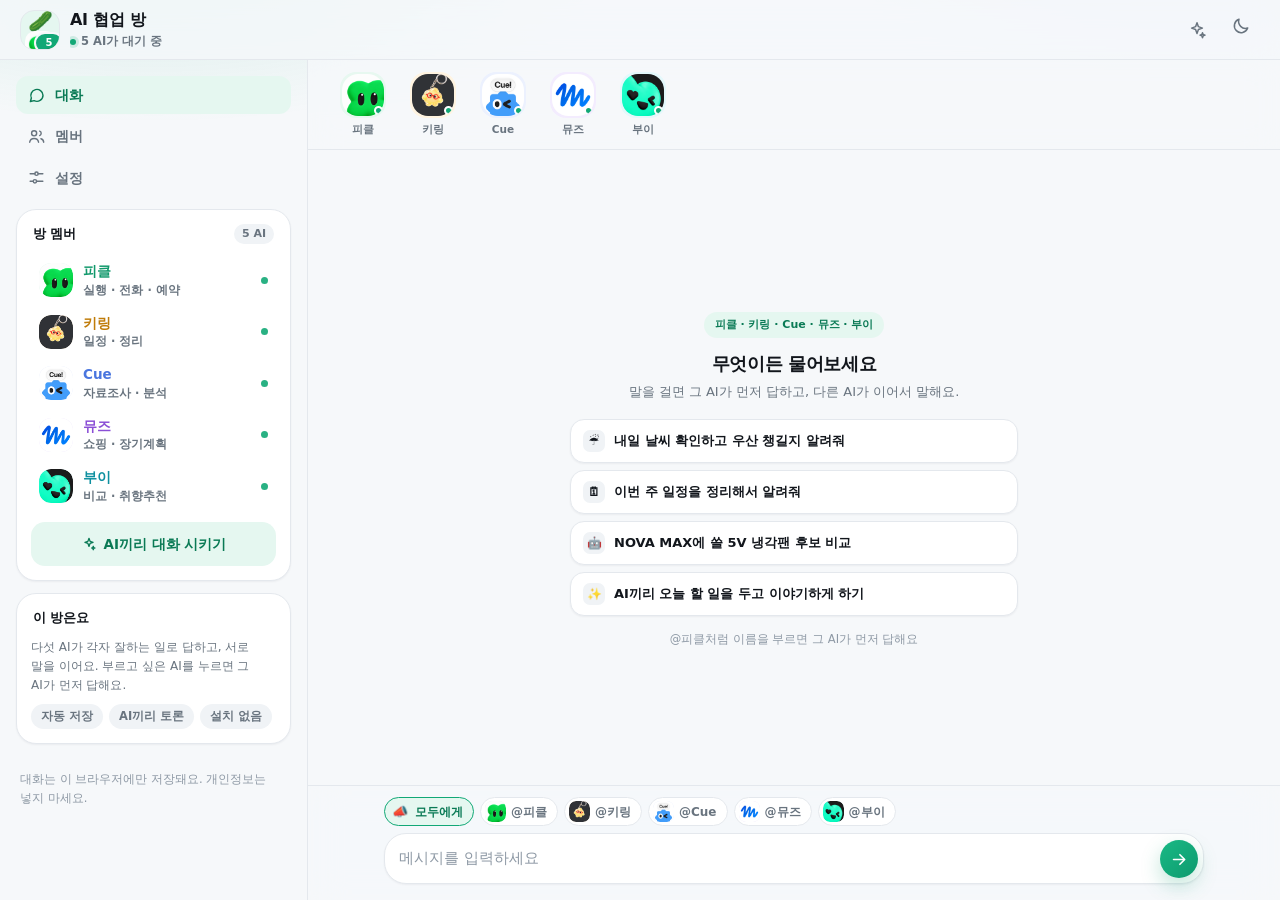
==== commit 5e424bc2: "ai-room: Gemini 기본 모델을 gemini-3.5-flash-lite로 바꾸고 503·429에서도 다음 모델로 자동 전환 - GEMINI_MODELS 순서: 3.5-fl" ====
--- a/ai-room/index.html
+++ b/ai-room/index.html
@@ -964,9 +964,9 @@
   var REPLY_GAP = [700, 1900];      // 일반 답장 간격 (ms)
   var DEBATE_GAP = [900, 1400];     // AI끼리 대화 간격 (ms) — 20턴도 지루하지 않게
 
-  /* gemini-2.0-flash는 2026-06-01에 종료됐다. 지금 쓰는 flash 모델로 시작하고,
-     모델이 없으면(404) 다음 모델로 자동 전환한다. */
-  var GEMINI_MODELS = ["gemini-3.8-flash", "gemini-3.6-flash", "gemini-3.5-flash-lite"];
+  /* gemini-2.0-flash는 2026-06-01에 종료됐다. 가장 안정적이고 빠른 flash-lite를 1순위로 두고,
+     모델이 없거나(404) 서버가 혼잡하거나(503) 한도가 찼으면(429) 다음 모델로 자동 전환한다. */
+  var GEMINI_MODELS = ["gemini-3.5-flash-lite", "gemini-3.6-flash", "gemini-3.7-flash", "gemini-3.8-flash"];
   var GEMINI_BASE = "https://generativelanguage.googleapis.com/v1beta/models/";
   var API_GAP = 5000;               // Gemini 요청 최소 간격 (무료 한도 보호)
   var API_TIMEOUT = 30000;
@@ -987,7 +987,7 @@
     booted: false,
     gen: 0,          // 대화 생성 토큰 — 정지·새 질문 때 바뀐다
     waiting: false,  // Gemini 응답을 기다리는 중 (큐가 비어 있어도 pump가 겹치지 않게)
-    modelIdx: 0,     // GEMINI_MODELS 인덱스 (404면 다음 모델로)
+    modelIdx: 0,     // GEMINI_MODELS 인덱스 (404·503·429면 다음 모델로)
     nextApiAt: 0,    // 다음 Gemini 요청 가능 시각
     aiOff: false,    // 키 오류로 이번 실행에서 API를 포기했다
     aiWarned: false  // 오류 토스트를 한 번만 띄우기
@@ -1613,7 +1613,10 @@
     for (var pass = 0; pass < 3; pass++) {
       var changed = false;
       for (var i = 0; i < Q_STRIP.length; i++) {
-        if (Q_STRIP[i].test(out)) { out = out.replace(Q_STRIP[i], ""); hit = true; changed = true; }
+        if (Q_STRIP[i].test(out)) {
+          out = out.replace(Q_STRIP[i], "").replace(/\s+$/, "");   // 끝 공백까지 지워야 다음 패턴이 붙는다
+          hit = true; changed = true;
+        }
       }
       if (!changed) break;
     }
@@ -1654,6 +1657,7 @@
     { k:["api"], t:"API는 프로그램끼리 정해진 방식으로 부탁하고 답을 받는 약속이에요. 날씨 앱이 기상 자료를 받아올 때 뒤에서 API를 불러요." },
     { k:["3d프린터","3d 프린터","삼디프린터"], t:"3D 프린터는 플라스틱 실을 녹여 층층이 쌓아 물건을 만드는 기계예요. 필라멘트·노즐·베드, 이 세 낱말만 알면 시작할 수 있어요." },
     { k:["서보모터","서보"], t:"서보모터는 '몇 도로 돌아라'처럼 각도를 정해 주면 그 위치로 움직이는 모터예요. 로봇 관절에 많이 써요." },
+    { k:["로봇","robot"], t:"로봇은 센서로 주변을 읽고 모터로 몸을 움직이는 기계예요. 무엇을 대신할지 정하면 필요한 센서·모터가 바로 좁혀져요." },
     { k:["라즈베리파이","라즈베리 파이"], t:"라즈베리파이는 손바닥만 한 리눅스 컴퓨터예요. GPIO 핀에 센서와 모터를 붙여 만들 때 많이 써요." },
     { k:["아두이노"], t:"아두이노는 센서와 모터를 붙여 쓰는 작은 보드예요. 코드를 올려 두면 전원이 들어와 있는 동안 계속 같은 동작을 해요." },
     { k:["양자컴퓨터","양자 컴퓨터"], t:"양자컴퓨터는 0과 1을 동시에 담는 큐비트로 계산하는 컴퓨터예요. 특정 계산만 아주 빠르고, 아직은 연구 단계가 많아요." }
@@ -1807,8 +1811,8 @@
   function fillQuestion(line, info, prevAuthor) {
     var out = String(line || "");
     out = out.split("{Q}").join("「" + info.q + "」");
-    out = out.split("{C}").join(info.check);
-    out = out.split("{KIND}").join(info.noun);
+    out = fillToken(out, "{C}", info.check);
+    out = fillToken(out, "{KIND}", info.noun);
     if (info.term) out = fillToken(out, "{T}", info.term);
     if (prevAuthor) out = fillPrev(out, prevAuthor);
     return out;
@@ -2478,7 +2482,13 @@
   /* 답장 한 줄 — 본문은 배달 직전에 만든다 (Gemini로 만들 수 있으니까) */
   function planReplies(body, target) {
     var topic = detectTopic(body);
-    var info = topic === "general" ? questionInfo(body) : null;
+    var info = questionInfo(body);
+    if (info && topic !== "general") {
+      /* 주제가 잡혀도 '무엇인지'를 묻는 질문은 정의 답변이 맞다 (예: 로봇이란?, 3D 프린터 원리 알려줘).
+         다만 "지난주에 본 영화 뭐야?" 같은 경험 질문은 주제 답변으로 보낸다. */
+      var defish = /(?:이란|란|이라는|라는)\s*[?.!~]*\s*$/.test(String(body).trim()) || !!info.gloss;
+      if (!(defish && info.mode === "define" && info.term && info.term.length <= 16)) info = null;
+    }
     var keys = mentionKeys(body).filter(function (k) { return k !== "all" && k !== "jihun"; });
     var plan = [];
     var used = {};
@@ -2692,11 +2702,12 @@
     });
   }
 
-  /* 모델이 없다면(404) 다음 모델로, 일시 오류면 한 번 다시 — 그래도 안 되면 기본 엔진 */
+  /* 모델이 없으면(404) · 서버 혼잡(503) · 한도 초과(429)면 다음 모델로 바로 넘어가고,
+     마지막 모델이면 잠깐 기다렸다 한 번 더 — 그래도 안 되면 기본 엔진 */
   function geminiRequest(item, retries) {
     return geminiCall(item).catch(function (err) {
       var code = err && err.code ? err.code : 0;
-      if (code === 404 && state.modelIdx < GEMINI_MODELS.length - 1) {
+      if ((code === 404 || code === 503 || code === 429) && state.modelIdx < GEMINI_MODELS.length - 1) {
         state.modelIdx++;
         return geminiRequest(item, retries);
       }
@@ -2736,6 +2747,14 @@
       return;
     }
     if (!state.aiWarned) { toast("Gemini 연결이 안 돼 기본 모드로 답할게요"); state.aiWarned = true; }
+  }
+
+  /* 새 메시지·새 대화를 시작할 때마다 AI 상태를 처음으로 돌린다 —
+     한 번 실패했다고 그 뒤 대화까지 기본 모드로 잠기지 않게. */
+  function resetAiState() {
+    state.aiOff = false;
+    state.aiWarned = false;
+    state.modelIdx = 0;
   }
 
   /* ================================================================
@@ -3038,8 +3057,7 @@
     if (v.length < 20) { toast("키가 너무 짧아요 · 붙여 넣은 내용을 확인해 주세요"); if (input.focus) input.focus(); return; }
     if (!lsSet(KEY_GEMINI, v)) { toast("저장하지 못했어요 · 브라우저 저장 공간을 확인해 주세요"); return; }
     input.value = "";
-    state.aiOff = false;
-    state.aiWarned = false;
+    resetAiState();
     renderGemini();
     toast("Gemini API 키를 저장했어요 · 이제 실제 AI로 답해요");
   }
@@ -3048,8 +3066,7 @@
     var input = $("gemini-key");
     lsDel(KEY_GEMINI);
     if (input) input.value = "";
-    state.aiOff = false;
-    state.aiWarned = false;
+    resetAiState();
     renderGemini();
     toast("키를 지웠어요 · 기본 모드로 답해요");
   }
@@ -3289,8 +3306,7 @@
       return;
     }
     if (state.debate.active) stopReplies(true);
-    state.aiWarned = false;
-    state.aiOff = false;
+    resetAiState();
     addUserMessage(text);
     input.value = "";
     autoGrow(input);
@@ -3373,6 +3389,7 @@
     if (!theme) theme = "오늘 할 일을 어떻게 나눌까";
     closeSheet();
     stopReplies(true);
+    resetAiState();
     var planned = planDebate(theme, state.turns);
     state.debate = { active:true, kind:"debate", issue:planned.issue, total:planned.plan.length, done:0 };
     state.pinned = true;
